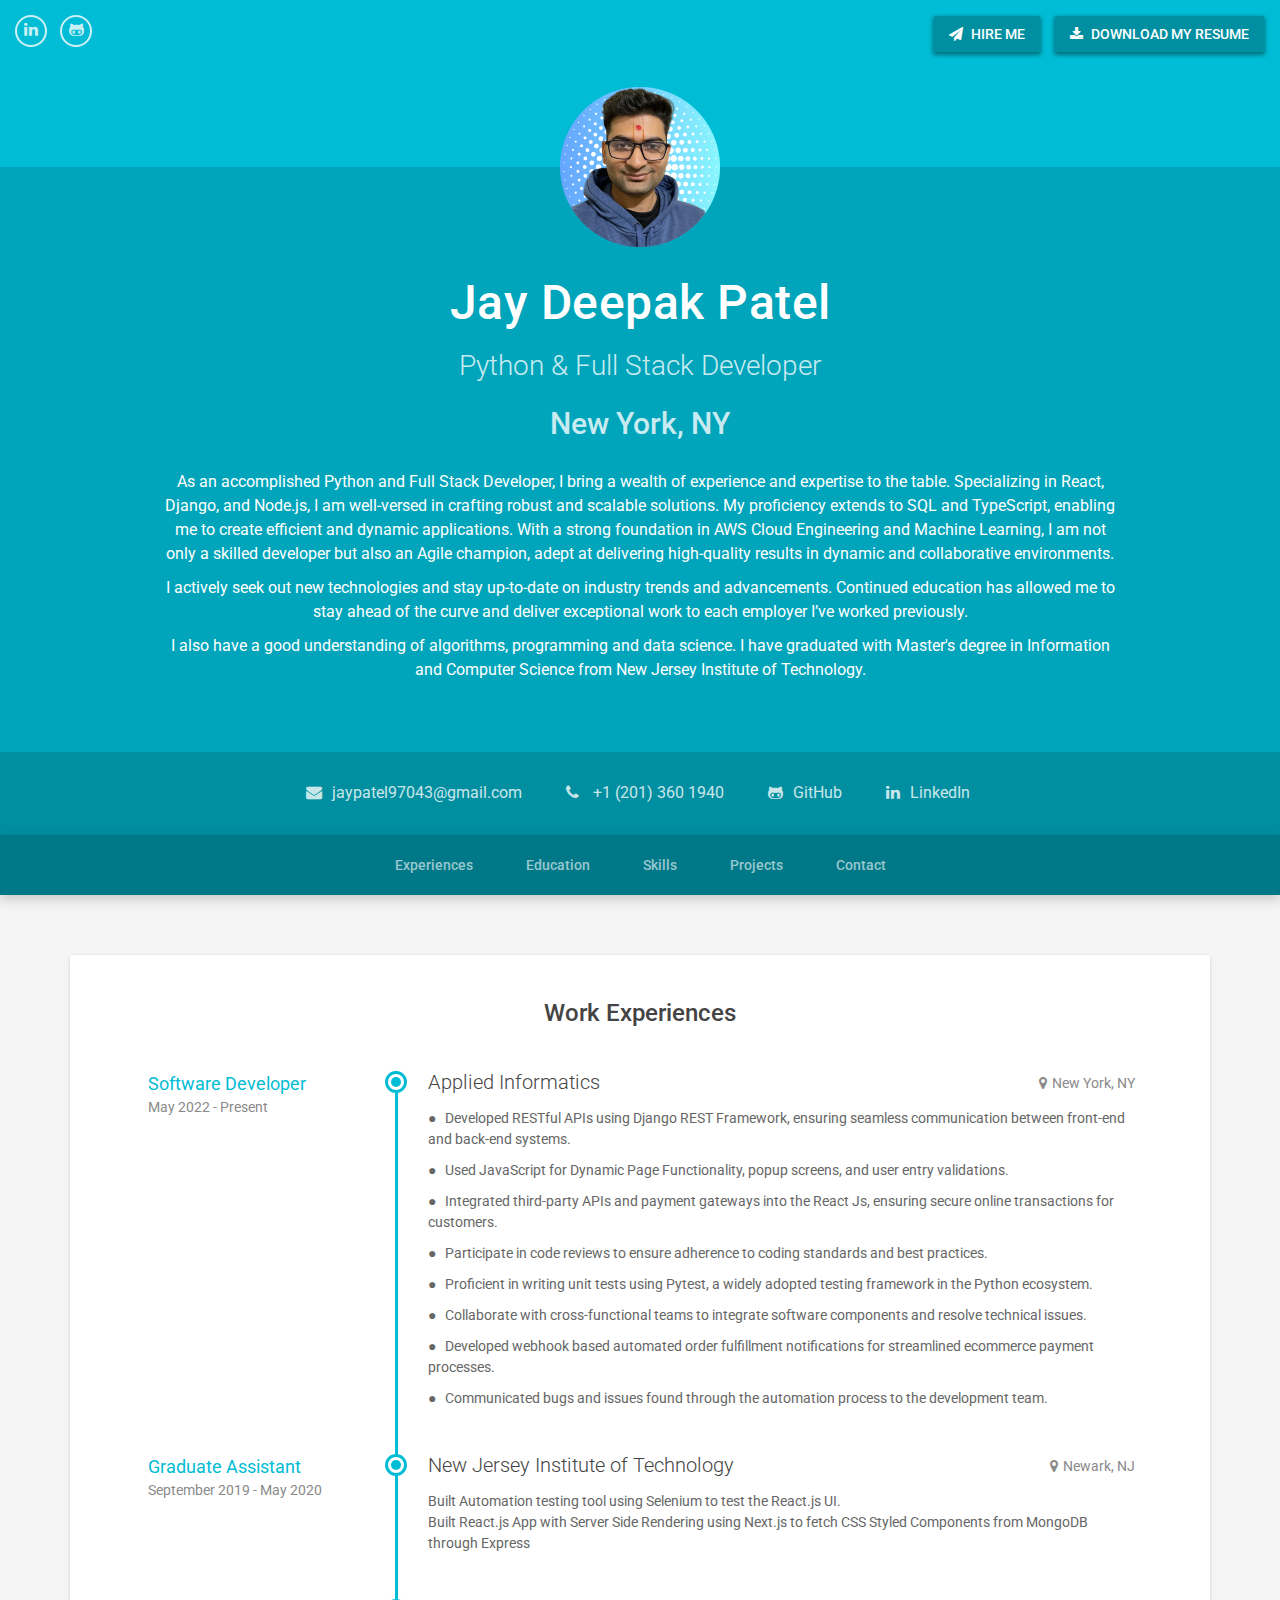
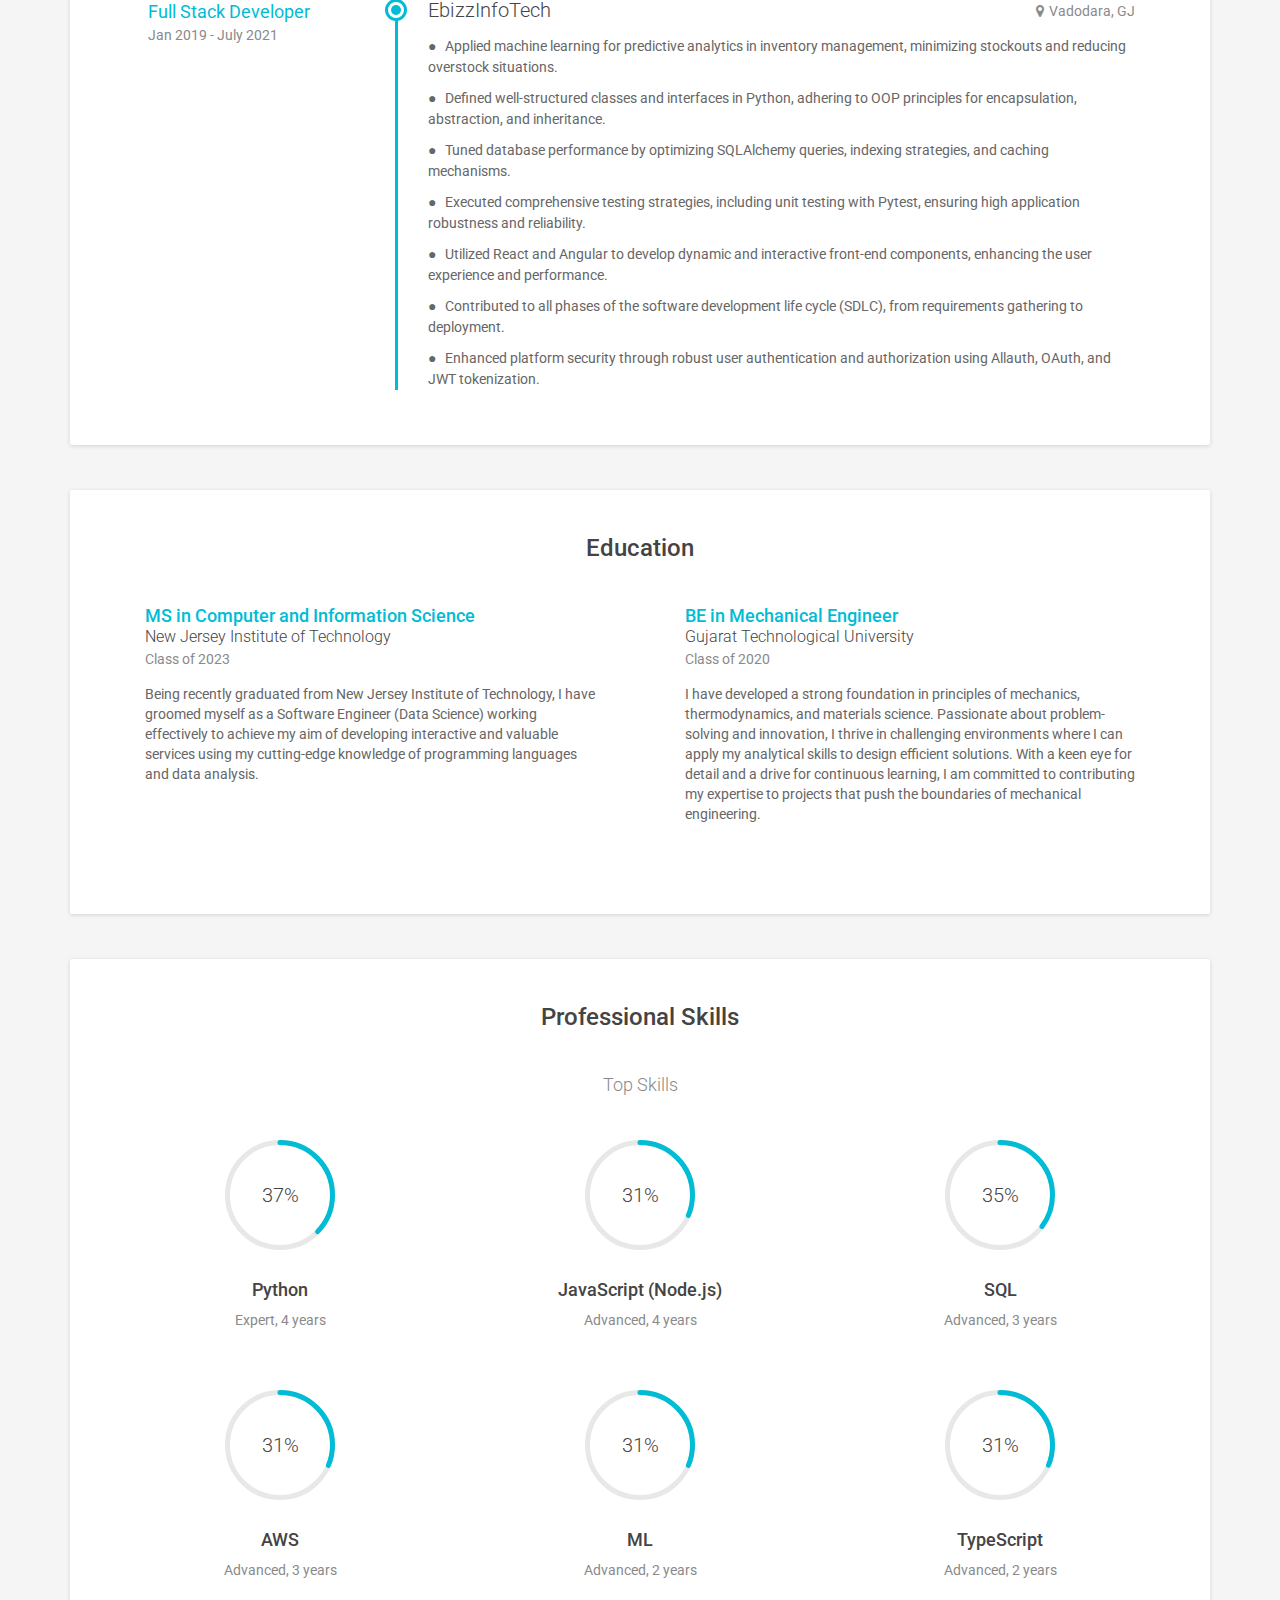
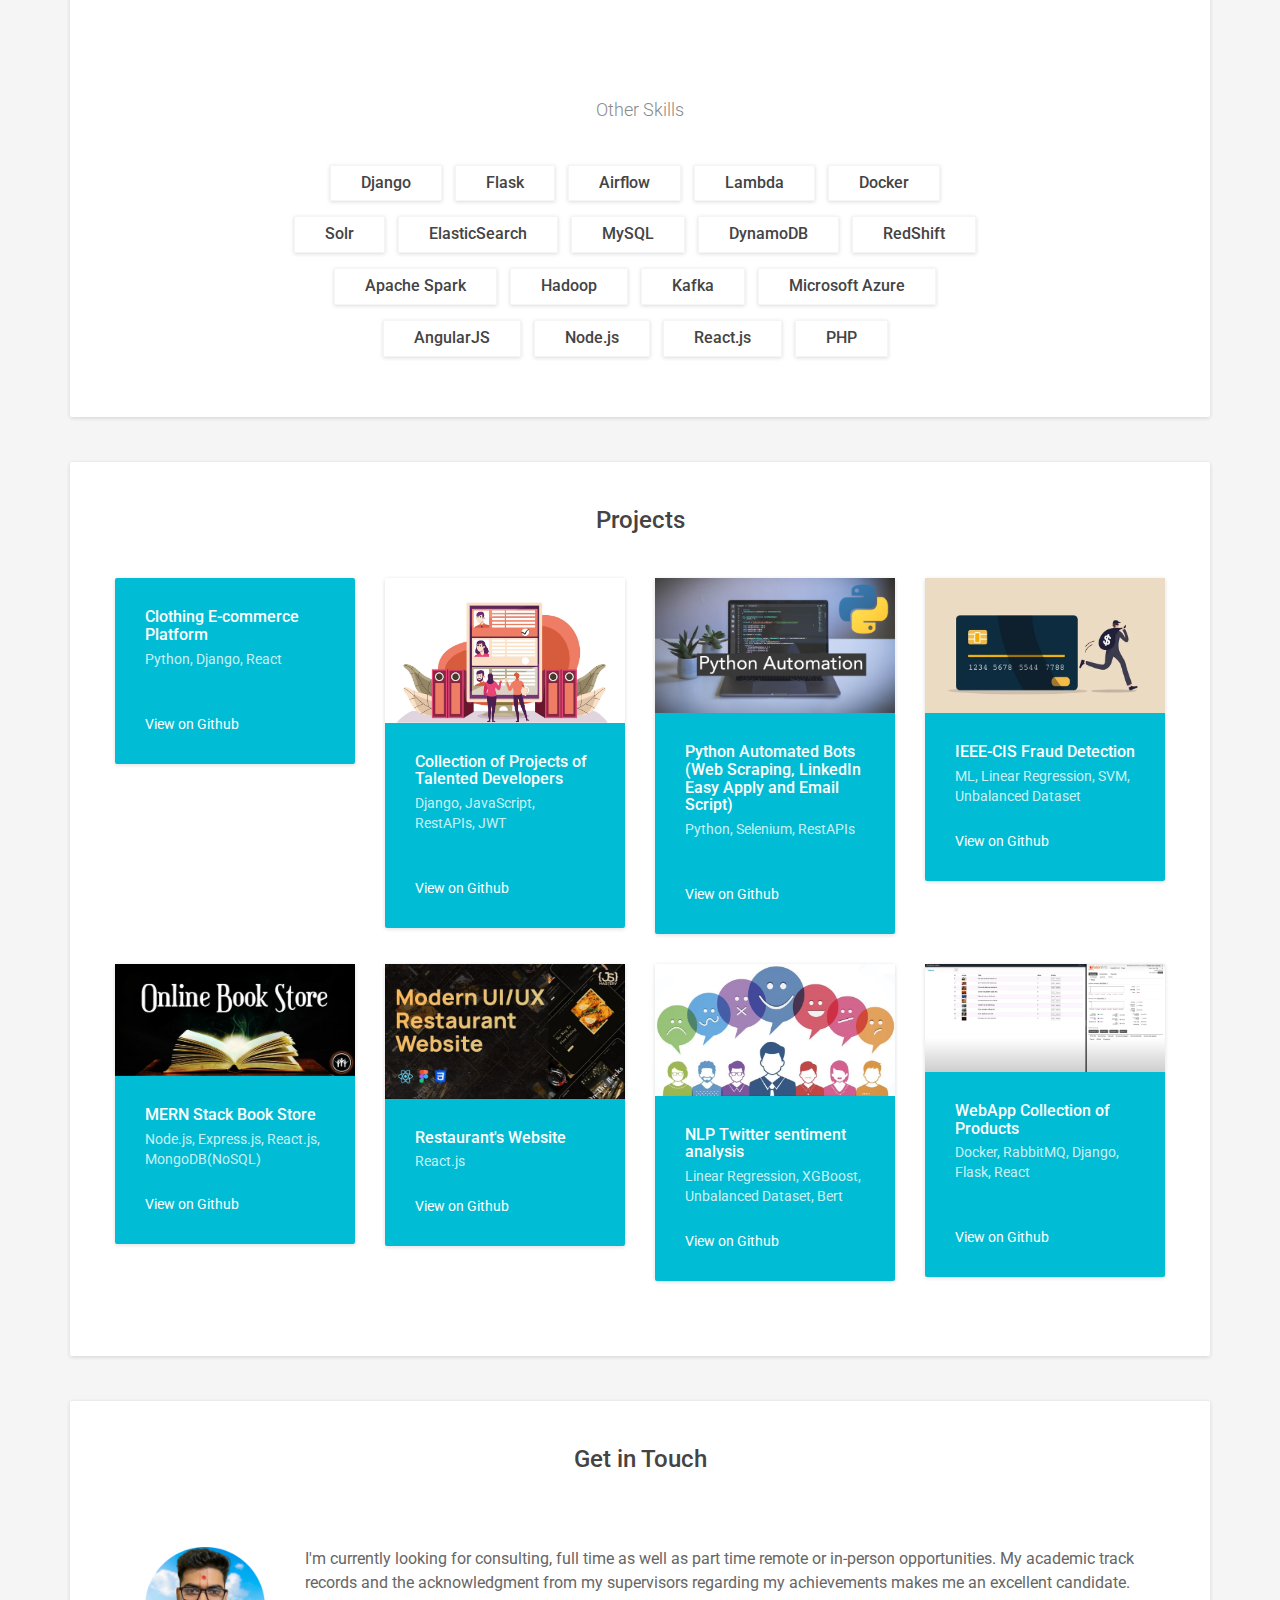
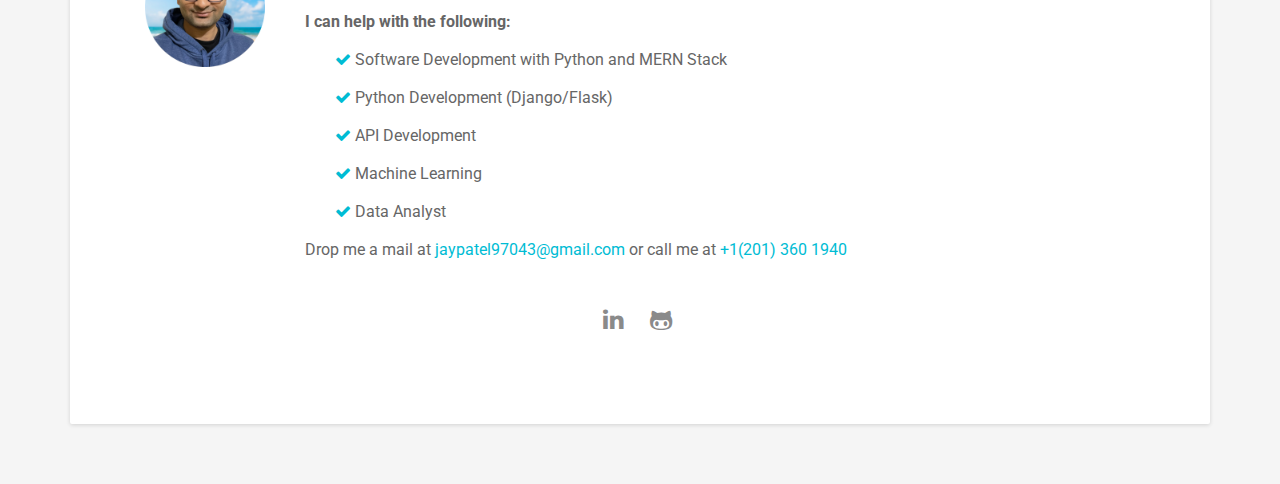
==== index.html @ b61241a7 "feature" ====
<!DOCTYPE html>
<html lang="en"> 
<head>
    <title>Jay Patel Portfolio</title>
    <!-- Meta -->
    <meta charset="utf-8">
    <meta http-equiv="X-UA-Compatible" content="IE=edge">
    <meta name="viewport" content="width=device-width, initial-scale=1.0">
    <meta name="description" content="Responsive Resume/CV     ／Portfolio Template">
    <meta name="author" content="Hardik Jivani at PeopleReign">    
    <link rel="shortcut icon" href="favicon.ico">  
    <link href='https://fonts.googleapis.com/css?family=Roboto:400,500,400italic,300italic,300,500italic,700,700italic,900,900italic' rel='stylesheet' type='text/css'>
    <!-- Global CSS -->
    <link rel="stylesheet" href="assets/plugins/bootstrap/css/bootstrap.min.css">   
    <!-- Plugins CSS -->
    <link rel="stylesheet" href="assets/plugins/font-awesome/css/font-awesome.css">

    <!-- Theme CSS -->  
    <link id="theme-style" rel="stylesheet" href="assets/css/styles.css">
</head> 
<body>
    <header class="header">
        <div class="top-bar container-fluid">
            <div class="actions">
                <a class="btn hidden-xs" href="mailto:jaypatel97043@gmail.com"><i class="fa fa-paper-plane" aria-hidden="true"></i> Hire Me</a>
                <a class="btn" href="assets/Jay_patel_Resume.pdf" target="_blank"><i class="fa fa-download" aria-hidden="true"></i> Download My Resume</a>
            </div><!--//actions-->
            <ul class="social list-inline">
                <li><a href="https://www.linkedin.com/in/jayp96/" target="_blank"><i class="fa fa-linkedin" aria-hidden="true"></i></a></li>
                <li><a href="https://github.com/jaypatel123" target="_blank"><i class="fa fa-github-alt" aria-hidden="true"></i></a></li>
            </ul><!--//social-->
        </div><!--//top-bar-->

        <div class="intro">
            <div class="container text-center">
                <img class="profile-image" src="assets/images/jaypatel1.png" alt="">
                <h1 class="name">Jay Deepak Patel</h1>
                <div class="title">
                  <p>Python & Full Stack Developer</p>
                  <h2> New York, NY </h2>
                </div>
                <div class="profile">
                    <p>As an accomplished Python and Full Stack Developer, 
                        I bring a wealth of experience and expertise to the table. Specializing in React, Django, and Node.js, 
                        I am well-versed in crafting robust and scalable solutions. 
                        My proficiency extends to SQL and TypeScript, 
                        enabling me to create efficient and dynamic applications. 
                        With a strong foundation in AWS Cloud Engineering and Machine Learning, 
                        I am not only a skilled developer but also an Agile champion, 
                        adept at delivering high-quality results in dynamic and collaborative environments.
                    </p>
                    <p>
                        I actively seek out new technologies and stay up-to-date 
                        on industry trends and advancements. 
                        Continued education has allowed me to stay ahead of the curve 
                        and deliver exceptional work to each employer I’ve worked previously.
                    </p>
                    <p>
                        I also have a good understanding of algorithms, 
                        programming and data science. 
                        I have graduated with Master's degree in Information and 
                        Computer Science from New Jersey Institute of Technology.
                    </p>
                </div><!--//profile-->
            </div><!--//container-->
        </div><!--//intro-->
        <div class="contact-info">
            <div class="container text-center">
                <ul class="list-inline">
                    <li class="email"><i class="fa fa-envelope"></i><a href="mailto:jaypatel97043@gmail.com">jaypatel97043@gmail.com</a></li>
                    <li><i class="fa fa-phone"></i> <a href="tel: +12013601940">+1 (201) 360 1940</a></li>
                    <li class="website"><i class="fa fa-github-alt"></i><a href="https://github.com/jaypatel123" target="_blank">GitHub</a></li>
                    <li class="website"><i class="fa fa-linkedin"></i><a href="https://www.linkedin.com/in/jayp96/" target="_blank">LinkedIn</a></li>
                </ul>
            </div><!--//container-->
        </div><!--//contact-info-->

        <div class="page-nav-space-holder hidden-xs">
            <div id="page-nav-wrapper" class="page-nav-wrapper text-center">
                <div class="container">
                    <ul id="page-nav" class="nav page-nav list-inline">
                        <li><a class="scrollto" href="#experiences-section">Experiences</a></li>
                        <li><a class="scrollto" href="#education-section">Education</a></li>
                        <li><a class="scrollto" href="#skills-section">Skills</a></li>
                        <li><a class="scrollto" href="#portfolio-section">Projects</a></li>
                        <li><a class="scrollto" href="#contact-section">Contact</a></li>
                    </ul><!--//page-nav-->
                </div>
            </div><!--//page-nav-wrapper-->
        </div>

    </header><!--//header-->

    <div class="wrapper container">
        <section id="experiences-section" class="experiences-section section">
            <h2 class="section-title">Work Experiences</h2>
            <div class="timeline">

                <div class="item">
                    <div class="work-place">
                        <h3 class="place">Applied Informatics</h3>
                        <div class="location"><i class="fa fa-map-marker" aria-hidden="true"></i>New York, NY</div>
                    </div>
                    <div class="job-meta">
                        <div class="title">Software Developer</div>
                        <div class="time">May 2022 - Present</div>
                    </div><!--//job-meta-->
                    <div class="job-desc">
                        <p>● &nbsp; Developed RESTful APIs using Django REST Framework, ensuring seamless communication between front-end and back-end systems.</p>
                        <p>● &nbsp; Used JavaScript for Dynamic Page Functionality, popup screens, and user entry validations.</p>
                        <p>● &nbsp; Integrated third-party APIs and payment gateways into the React Js, ensuring secure online transactions for customers.</p>
                        <p>● &nbsp; Participate in code reviews to ensure adherence to coding standards and best practices.</p>
                        <p>● &nbsp; Proficient in writing unit tests using Pytest, a widely adopted testing framework in the Python ecosystem.</p>
                        <p>● &nbsp; Collaborate with cross-functional teams to integrate software components and resolve technical issues.</p>
                        <p>● &nbsp; Developed webhook based automated order fulfillment notifications for streamlined ecommerce payment processes.</p>
                        <p>● &nbsp; Communicated bugs and issues found through the automation process to the development team.</p>
                    </div><!--//job-desc-->
                </div><!--//item-->

                <div class="item">
                    <div class="work-place">
                        <h3 class="place">New Jersey Institute of Technology</h3>
                        <div class="location"><i class="fa fa-map-marker" aria-hidden="true"></i>Newark, NJ</div>
                    </div>
                    <div class="job-meta">
                        <div class="title">Graduate Assistant</div>
                        <div class="time">September 2019 - May 2020</div>
                    </div><!--//job-meta-->
                    <div class="job-desc">
                        <p>Built Automation testing tool using Selenium to test the React.js UI. 
                            <br>Built React.js App with Server Side Rendering using Next.js to fetch CSS Styled Components from MongoDB through Express</p> 
                    </div><!--//job-desc-->
                </div><!--//item-->


                <div class="item">
                    <div class="work-place">
                        <h3 class="place">EbizzInfoTech</h3>
                        <div class="location"><i class="fa fa-map-marker" aria-hidden="true"></i>Vadodara, GJ</div>
                    </div>
                    <div class="job-meta">
                        <div class="title">Full Stack Developer</div>
                        <div class="time">Jan 2019 - July 2021</div>
                    </div><!--//job-meta-->
                    <div class="job-desc">
                        <p>● &nbsp; Applied machine learning for predictive analytics in inventory management, minimizing stockouts and reducing overstock situations.</p>
                        <p>● &nbsp; Defined well-structured classes and interfaces in Python, adhering to OOP principles for encapsulation, abstraction, and inheritance.</p>
                        <p>● &nbsp; Tuned database performance by optimizing SQLAlchemy queries, indexing strategies, and caching mechanisms.</p>
                        <p>● &nbsp; Executed comprehensive testing strategies, including unit testing with Pytest, ensuring high application robustness and reliability.</p>
                        <p>● &nbsp; Utilized React and Angular to develop dynamic and interactive front-end components, enhancing the user experience and performance.</p>
                        <p>● &nbsp; Contributed to all phases of the software development life cycle (SDLC), from requirements gathering to deployment.</p>
                        <p>● &nbsp; Enhanced platform security through robust user authentication and authorization using Allauth, OAuth, and JWT tokenization.</p>
                    </div><!--//job-desc-->
                </div><!--//item--> 
            </div><!--//timeline-->
        </section><!--//section-->

        <section id="education-section" class="education-section section">
            <h2 class="section-title">Education</h2>
            <div class="row">
                <div class="item col-xs-12 col-sm-6">
                    <div class="item-inner">
                        <h3 class="degree">MS in Computer and Information Science</h3>
                        <div class="education-body">
                            New Jersey Institute of Technology
                        </div><!--//education-body-->
                        <div class="time">Class of 2023</div>
                        <div class="desc">
                            Being recently graduated from New Jersey Institute of Technology, I have groomed myself as a Software Engineer (Data Science) working effectively to achieve my aim of developing interactive and valuable services using my cutting-edge knowledge of programming languages and data analysis. 
                        </div>
                    </div><!--//item-inner-->
                </div><!--//item-->
                <div class="item col-xs-12 col-sm-6">
                    <div class="item-inner">
                        <h3 class="degree">BE in Mechanical Engineer</h3>
                        <div class="education-body">
                            Gujarat Technological University
                        </div><!--//education-body-->
                        <div class="time">Class of 2020</div>
                        <div class="desc">
                            I have developed a strong foundation in principles of mechanics, thermodynamics, and materials science. Passionate about problem-solving and innovation, I thrive in challenging environments where I can apply my analytical skills to design efficient solutions. With a keen eye for detail and a drive for continuous learning, I am committed to contributing my expertise to projects that push the boundaries of mechanical engineering.
                        </div>
                    </div><!--//item-inner-->
                </div><!--//item-->
            </div><!--//row-->
        </section><!--//section-->
        <section id="skills-section" class="skills-section section text-center">
            <h2 class="section-title">Professional Skills</h2>
            <div class="top-skills">
                <h3 class="subtitle">Top Skills</h3>
                <div class="row">
                    <div class="item col-xs-12 col-sm-4">
                        <div class="item-inner">
                            <div class="chart-easy-pie text-center">
                                <div class="chart-theme-1 chart" data-percent="95"><span>95</span>%</div>
                            </div>
                            <h4 class="skill-name">Python</h4>
                            <div class="level">Expert, 4 years</div>                        
                        </div><!--//item-inner-->
                    </div><!--//item-->
                    <div class="item col-xs-12 col-sm-4">
                        <div class="item-inner">
                            <div class="chart-easy-pie text-center">
                                <div class="chart-theme-1 chart" data-percent="80"><span>90</span>%</div>
                            </div>
                            <h4 class="skill-name">JavaScript (Node.js)</h4>
                            <div class="level">Advanced, 4 years</div>
                        </div><!--//item-inner-->
                    </div><!--//item-->
                    <div class="item col-xs-12 col-sm-4">
                        <div class="item-inner">
                            <div class="chart-easy-pie text-center">
                                <div class="chart-theme-1 chart" data-percent="90"><span>90</span>%</div>
                            </div>
                            <h4 class="skill-name">SQL</h4>
                            <div class="level">Advanced, 3 years</div>

                        </div><!--//item-inner-->
                    </div><!--//item-->
                    <div class="item col-xs-12 col-sm-4">
                        <div class="item-inner">
                            <div class="chart-easy-pie text-center">
                                <div class="chart-theme-1 chart" data-percent="80"><span>80</span>%</div>
                            </div>
                            <h4 class="skill-name">AWS</h4>
                            <div class="level">Advanced, 3 years</div>
                        </div><!--//item-inner-->
                    </div><!--//item-->
                    <div class="item col-xs-12 col-sm-4">
                        <div class="item-inner">
                            <div class="chart-easy-pie text-center">
                                <div class="chart-theme-1 chart" data-percent="80"><span>80</span>%</div>
                            </div>
                            <h4 class="skill-name">ML</h4>
                            <div class="level">Advanced, 2 years</div>
                        </div><!--//item-inner-->
                    </div><!--//item-->
                    <div class="item col-xs-12 col-sm-4">
                        <div class="item-inner">
                            <div class="chart-easy-pie text-center">
                                <div class="chart-theme-1 chart" data-percent="80"><span>80</span>%</div>
                            </div>
                            <h4 class="skill-name">TypeScript</h4>
                            <div class="level">Advanced, 2 years</div>
                        </div><!--//item-inner-->
                    </div><!--//item-->
                </div><!--//row-->
            </div><!--//top-skills-->

            <div class="other-skills">
                <h3 class="subtitle">Other Skills</h3>
                <div class="misc-skills">
                    <span class="skill-tag">Django</span>
                    <span class="skill-tag">Flask</span>
                    <span class="skill-tag">Airflow</span>
                    <span class="skill-tag">Lambda</span>
                    <span class="skill-tag">Docker</span>
                    <br>
                    <span class="skill-tag">Solr</span>
                    <span class="skill-tag">ElasticSearch</span>
                    <span class="skill-tag">MySQL</span>
                    <span class="skill-tag">DynamoDB</span>
                    <span class="skill-tag">RedShift</span>
                    <br>
                    <span class="skill-tag">Apache Spark</span>
                    <span class="skill-tag">Hadoop</span>
                    <span class="skill-tag">Kafka</span>
                    <span class="skill-tag">Microsoft Azure</span>
                    <br>
                    <span class="skill-tag">AngularJS</span>
                    <span class="skill-tag">Node.js</span>
                    <span class="skill-tag">React.js</span>
                    <span class="skill-tag">PHP</span>
                </div>
            </div><!--//other-skills-->

        </section><!--//skills-section-->


        <section id="portfolio-section" class="portfolio-section section">
            <h2 class="section-title">Projects</h2>

            <div class="items-wrapper isotope row">
                <div class="item frontend col-md-3 col-xs-6 ">
                    <div class="item-inner">
                        <figure class="figure">
                            <img class="img-responsive" src="assets/images/portfolio/1 e-commerce.jpg" alt="" />
                        </figure>
                        <div class="content text-left">
                            <h3 class="sub-title">Clothing E-commerce Platform</h3>
                            <div class="meta">Python, Django, React</div><br>
                            <div class="action"><a href="https://github.com/Jaypatel123/Django-E-commerce" target="_blank">View on Github</a></div>
                        </div><!--//content-->    
                    </div><!--//item-inner-->
                </div><!--//item-->
                <div class="item backend col-md-3 col-xs-6 ">
                    <div class="item-inner">
                        <figure class="figure">
                            <img class="img-responsive" src="assets/images/portfolio/2 Developer search.png" alt="" />
                        </figure>
                        <div class="content text-left">
                            <h3 class="sub-title">Collection of Projects of Talented Developers </h3>
                            <div class="meta">Django, JavaScript, RestAPIs, JWT</div><br>
                            <div class="action"><a href="https://github.com/Jaypatel123/dev-search" target="_blank">View on Github</a></div>
                        </div><!--//content-->    
                    </div><!--//item-inner-->
                </div><!--//item-->
                <div class="item backend col-md-3 col-xs-6">
                    <div class="item-inner">
                        <figure class="figure">
                            <img class="img-responsive" src="assets/images/portfolio/3 Python automation.jpeg" alt="" />
                        </figure>
                        <div class="content text-left">
                            <h3 class="sub-title">Python Automated Bots (Web Scraping, LinkedIn Easy Apply and Email Script)</h3>
                            <div class="meta">Python, Selenium, RestAPIs</div><br>
                            <div class="action"><a href="https://github.com/Jaypatel123" target="_blank">View on Github</a></div>
                        </div><!--//content-->    
                    </div><!--//item-inner-->
                </div><!--//item-->
                <div class="item frontend col-md-3 col-xs-6 ">
                    <div class="item-inner">
                        <figure class="figure">
                            <img class="img-responsive" src="assets/images/portfolio/7 ML-credit-card-fraud.webp" alt="" />
                        </figure>
                        <div class="content text-left">
                            <h3 class="sub-title">IEEE-CIS Fraud Detection</h3>
                            <div class="meta">ML, Linear Regression, SVM, Unbalanced Dataset</div>
                            <div class="action"><a href="https://github.com/Jaypatel123/machine-Learning-Project-On-Credit-Fraud-Detection" target="_blank" >View on Github</a></div>
                        </div><!--//content-->    
                    </div><!--//item-inner-->
                </div><!--//item-->

            </div>
            <div class="items-wrapper isotope row">
                <div class="item frontend col-md-3 col-xs-6 ">
                    <div class="item-inner">
                        <figure class="figure">
                            <img class="img-responsive" src="assets/images/portfolio/8 ONline-book-store.jpg" alt="" />
                        </figure>
                        <div class="content text-left">
                            <h3 class="sub-title">MERN Stack Book Store</h3>
                            <div class="meta">Node.js, Express.js, React.js, MongoDB(NoSQL)</div>
                            <div class="action"><a href="https://github.com/Jaypatel123/BookStore-Application" target="_blank" >View on Github</a></div>
                        </div><!--//content-->    
                    </div><!--//item-inner-->
                </div><!--//item-->
                <div class="item frontend col-md-3 col-xs-6 ">
                    <div class="item-inner">
                        <figure class="figure">
                            <img class="img-responsive" src="assets/images/portfolio/5 React Restaurant.jpeg" alt="" />
                        </figure>
                        <div class="content text-left">
                            <h3 class="sub-title">Restaurant's Website</h3>
                            <div class="meta">React.js</div>
                            <div class="action"><a href="https://github.com/Jaypatel123/Restaurant" target="_blank" >View on Github</a></div>
                        </div><!--//content-->    
                    </div><!--//item-inner-->
                </div><!--//item-->
                <div class="item frontend col-md-3 col-xs-6 ">
                    <div class="item-inner">
                        <figure class="figure">
                            <img class="img-responsive" src="assets/images/portfolio/6 NLP-Tweets.jpeg" alt="" />
                        </figure>
                        <div class="content text-left">
                            <h3 class="sub-title">NLP Twitter sentiment analysis</h3>
                            <div class="meta">Linear Regression, XGBoost, Unbalanced Dataset, Bert</div>
                            <div class="action"><a href="https://github.com/Jaypatel123/NLP_Project" target="_blank" >View on Github</a></div>
                        </div><!--//content-->    
                    </div><!--//item-inner-->
                </div><!--//item-->

                <div class="item backend frontend col-md-3 col-xs-6 ">
                    <div class="item-inner">
                        <figure class="figure">
                            <img class="img-responsive" src="assets/images/portfolio/4 WebApp.png" alt="" />
                        </figure>
                        <div class="content text-left">
                            <h3 class="sub-title">WebApp Collection of Products</h3>
                            <div class="meta">Docker, RabbitMQ, Django, Flask, React</div><br>
                            <div class="action"><a href="https://github.com/Jaypatel123/WEB-APP--Django-Flask-React-Docker-RabbitMQ-" target="_blank">View on Github</a></div>
                        </div><!--//content-->    
                    </div><!--//item-inner-->
                </div><!--//item-->


            </div><!--//item-wrapper-->

        </section><!--//section-->

        <section id="contact-section" class="contact-section section">
            <h2 class="section-title">Get in Touch</h2>
            <div class="intro">
                <img class="profile-image" src="assets/images/jaypatel2.png" alt="">
                <div class="dialog">
                    <p>I'm currently looking for consulting, full time as well as part time remote or in-person opportunities. My academic track records and the acknowledgment from my supervisors regarding my achievements makes me an excellent candidate.</p>                    
                    <p><strong>I can help with the following:</strong></p>
                    <ul class="list-unstyled service-list">
                        <li><i class="fa fa-check" aria-hidden="true"></i> Software Development with Python and MERN Stack</li>
                        <li><i class="fa fa-check" aria-hidden="true"></i> Python Development (Django/Flask)</li>
                        <li><i class="fa fa-check" aria-hidden="true"></i> API Development </li>
                        <li><i class="fa fa-check" aria-hidden="true"></i> Machine Learning </li>
                        <li><i class="fa fa-check" aria-hidden="true"></i> Data Analyst</li>
                    </ul>
                    <p>Drop me a mail at <a href="mailto:hardik.jivani@nyu.edu">jaypatel97043@gmail.com</a> or call me at <a href="tel:+12013601940">+1(201) 360 1940</a></p>

                </div><!--//diaplog-->
            </div><!--//intro-->
                    <h2 class="section-title">
                            <ul class="social list-inline">
                            <li><a href="https://www.linkedin.com/in/hardikaj96/" target="_blank"><i class="fa fa-linkedin" aria-hidden="true"></i></a></li>
                            <li><a href="https://github.com/hardikaj96" target="_blank"><i class="fa fa-github-alt" aria-hidden="true"></i></a></li>
                        </ul><!--//social-->
                    </h2>

        </section><!--//section-->

    </div><!--//wrapper-->

    <!-- *****CONFIGURE STYLE (REMOVE ON YOUR PRODUCTION SITE)****** -->  


    <!-- Javascript -->          
    <script type="text/javascript" src="assets/plugins/jquery-1.12.4.min.js"></script>
    <script type="text/javascript" src="assets/plugins/bootstrap/js/bootstrap.min.js"></script>  
    <script type="text/javascript" src="assets/plugins/back-to-top.js"></script>
    <script type="text/javascript" src="assets/plugins/jquery-scrollTo/jquery.scrollTo.min.js"></script> 
    <script type="text/javascript" src="assets/plugins/easy-pie-chart/dist/jquery.easypiechart.min.js"></script>
    <script type="text/javascript" src="assets/plugins/imagesloaded.pkgd.min.js"></script> 
    <script type="text/javascript" src="assets/plugins/isotope.pkgd.min.js"></script>  

    <!-- custom js -->
    <script type="text/javascript" src="assets/js/main.js"></script>

    <!-- Style Switcher (REMOVE ON YOUR PRODUCTION SITE) -->
    <script src="assets/js/demo/style-switcher.js"></script>     


</body>
</html>
---- assets/css/styles.css ----
/*   
 * Template Name: Sphere - Responsive website template for CV/Resume/Portfolio
 * Version: 1.0
 * Author: Xiaoying Riley at 3rd Wave Media
 * Website: http://themes.3rdwavemedia.com/
 * Twitter: @3rdwave_themes
*/
/* ======= Base ======= */
body {
  font-family: 'Roboto', sans-serif;
  color: #666;
  background: #f5f5f5;
  font-size: 14px;
  -webkit-font-smoothing: antialiased;
  -moz-osx-font-smoothing: grayscale;
  color: #444;
  overflow-x: hidden;
}
h1,
h2,
h3,
h4,
h5,
h6 {
  font-weight: 500;
}
a {
  color: #00BCD4;
  -webkit-transition: all 0.4s ease-in-out;
  -moz-transition: all 0.4s ease-in-out;
  -ms-transition: all 0.4s ease-in-out;
  -o-transition: all 0.4s ease-in-out;
}
a:hover {
  text-decoration: underline;
  color: #007888;
}
a:focus {
  text-decoration: none;
}
p {
  line-height: 1.5;
}
.btn,
a.btn {
  background: #008fa1;
  color: #fff;
  padding: 8px 15px;
  -webkit-border-radius: 2px;
  -moz-border-radius: 2px;
  -ms-border-radius: 2px;
  -o-border-radius: 2px;
  border-radius: 2px;
  -moz-background-clip: padding;
  -webkit-background-clip: padding-box;
  background-clip: padding-box;
  -webkit-box-shadow: 0 2px 4px 0 rgba(0, 0, 0, 0.4);
  -moz-box-shadow: 0 2px 4px 0 rgba(0, 0, 0, 0.4);
  box-shadow: 0 2px 4px 0 rgba(0, 0, 0, 0.4);
  text-transform: uppercase;
  font-weight: 500;
  font-size: 14px;
}
.btn:hover,
a.btn:hover {
  color: #fff;
  background: #00a5bb;
}
#topcontrol {
  -webkit-transition: all 0.4s ease-in-out;
  -moz-transition: all 0.4s ease-in-out;
  -ms-transition: all 0.4s ease-in-out;
  -o-transition: all 0.4s ease-in-out;
  background: #008fa1;
  color: #fff;
  text-align: center;
  display: inline-block;
  z-index: 30;
  width: 36px;
  height: 36px;
  -webkit-border-radius: 50%;
  -moz-border-radius: 50%;
  -ms-border-radius: 50%;
  -o-border-radius: 50%;
  border-radius: 50%;
  -moz-background-clip: padding;
  -webkit-background-clip: padding-box;
  background-clip: padding-box;
  -webkit-box-shadow: 0 6px 10px 0 rgba(0, 0, 0, 0.3);
  -moz-box-shadow: 0 6px 10px 0 rgba(0, 0, 0, 0.3);
  box-shadow: 0 6px 10px 0 rgba(0, 0, 0, 0.3);
}
#topcontrol:hover {
  background: #007888;
  color: #fff;
}
#topcontrol .fa {
  position: relative;
  top: 3px;
  font-size: 25px;
  font-weight: normal;
}
.header {
  background: #00BCD4;
  color: #fff;
}
.header a {
  color: #fff;
}
.header .top-bar {
  position: relative;
  padding-top: 15px;
  padding-bottom: 120px;
}
.header .social {
  margin-bottom: 0;
}
.header .social a {
  color: rgba(255, 255, 255, 0.8);
  display: inline-block;
  text-align: center;
  width: 32px;
  height: 32px;
  -webkit-border-radius: 50%;
  -moz-border-radius: 50%;
  -ms-border-radius: 50%;
  -o-border-radius: 50%;
  border-radius: 50%;
  -moz-background-clip: padding;
  -webkit-background-clip: padding-box;
  background-clip: padding-box;
  padding-top: 2px;
  font-size: 16px;
  border: 2px solid rgba(255, 255, 255, 0.8);
}
.header .social a:hover {
  color: #fff;
  border-color: #fff;
}
.header .actions {
  position: absolute;
  right: 15px;
  top: 15px;
}
.header .actions .fa {
  margin-right: 5px;
}
.header .actions a {
  margin-right: 10px;
  color: #fff;
}
.header .actions a:last-child {
  margin-right: 0;
}
.header .profile-image {
  position: absolute;
  width: 160px;
  height: 160px;
  top: -80px;
  margin-left: -80px;
  left: 50%;
}
.header .name {
  font-size: 48px;
  margin-bottom: 15px;
  letter-spacing: 0.5px;
}
.header .title {
  font-size: 28px;
  font-weight: 300;
  color: rgba(255, 255, 255, 0.8);
  margin-bottom: 30px;
}
.header .intro {
  background: #00a5bb;
  padding-top: 90px;
  padding-bottom: 60px;
  position: relative;
  font-size: 16px;
}
.header .profile {
  max-width: 950px;
  margin: 0 auto;
}
.profile ul{
  list-style-type: none; /* Remove default bullet points */
  padding-left: 0; /* Remove default padding */
}


.profile ul li:before {
  content: "*  "; /* Add custom bullet point */
  padding-right: 5px; /* Add some space between bullet point and text */
}
.header .contact-info {
  background: #008fa1;
  padding-top: 30px;
  padding-bottom: 30px;
  font-size: 16px;
}
.header .contact-info ul {
  margin-bottom: 0;
}
.header .contact-info li {
  margin-right: 30px;
  color: rgba(255, 255, 255, 0.8);
}
.header .contact-info li a {
  color: rgba(255, 255, 255, 0.8);
}
.header .contact-info li a:hover {
  color: #fff;
}
.header .contact-info li:last-child {
  margin-right: 0;
}
.header .contact-info li .fa {
  margin-right: 10px;
}
/* Page Nav */
.page-nav-space-holder {
  height: 60px;
  position: relative;
}
.page-nav-wrapper {
  background: #007888;
  padding-top: 20px;
  padding-bottom: 20px;
  position: absolute;
  width: 100%;
  left: 0;
  -webkit-box-shadow: 0 4px 12px rgba(0, 0, 0, 0.2);
  -moz-box-shadow: 0 4px 12px rgba(0, 0, 0, 0.2);
  box-shadow: 0 4px 12px rgba(0, 0, 0, 0.2);
}
.page-nav-wrapper.fixed {
  position: fixed;
  top: 0;
  left: 0;
  width: 100%;
  z-index: 100;
  background: #00BCD4;
}
.page-nav-wrapper a {
  color: rgba(255, 255, 255, 0.6);
  text-decoration: none;
  font-weight: 500;
}
.page-nav-wrapper .page-nav {
  margin: 0 auto;
  display: inline-block;
}
.page-nav-wrapper .page-nav li {
  margin-right: 30px;
  display: inline-block;
  background: none;
}
.page-nav-wrapper .page-nav li:hover,
.page-nav-wrapper .page-nav li:active {
  background: none;
}
.page-nav-wrapper .page-nav li.active a {
  color: #fff;
  background: none;
}
.page-nav-wrapper .page-nav li a {
  color: rgba(255, 255, 255, 0.6);
  padding: inherit;
}
.page-nav-wrapper .page-nav li a:hover {
  color: #fff;
}
.page-nav-wrapper .page-nav li a:hover,
.page-nav-wrapper .page-nav li a:active,
.page-nav-wrapper .page-nav li a:focus {
  background: none;
}
.page-nav-wrapper .page-nav li:last-child {
  margin-right: 0;
}
.wrapper {
  padding-top: 60px;
  padding-bottom: 60px;
}
.section {
  -webkit-box-shadow: 0 1px 4px 0 rgba(0, 0, 0, 0.14);
  -moz-box-shadow: 0 1px 4px 0 rgba(0, 0, 0, 0.14);
  box-shadow: 0 1px 4px 0 rgba(0, 0, 0, 0.14);
  padding: 45px;
  background: #fff;
  margin-bottom: 45px;
  -webkit-border-radius: 2px;
  -moz-border-radius: 2px;
  -ms-border-radius: 2px;
  -o-border-radius: 2px;
  border-radius: 2px;
  -moz-background-clip: padding;
  -webkit-background-clip: padding-box;
  background-clip: padding-box;
}
.section:last-child {
  margin-bottom: 0;
}
.section-title {
  margin-top: 0;
  margin-bottom: 45px;
  font-size: 24px;
  text-align: center;
}
.timeline {
  border-left: 3px solid #00BCD4;
  border-bottom-right-radius: 2px;
  border-top-right-radius: 2px;
  position: relative;
  padding: 0 30px;
  margin-left: 280px;
}
.timeline .item {
  position: relative;
  margin-bottom: 45px;
}
.timeline .item:last-child {
  margin-bottom: 0;
}
.timeline .item:before {
  content: "";
  position: absolute;
  left: -43px;
  top: 0;
  display: inline-block;
  width: 22px;
  height: 22px;
  -webkit-border-radius: 50%;
  -moz-border-radius: 50%;
  -ms-border-radius: 50%;
  -o-border-radius: 50%;
  border-radius: 50%;
  -moz-background-clip: padding;
  -webkit-background-clip: padding-box;
  background-clip: padding-box;
  background: #fff;
  border: 3px solid #00BCD4;
}
.timeline .item:after {
  content: "";
  position: absolute;
  left: -37px;
  top: 6px;
  display: inline-block;
  width: 10px;
  height: 10px;
  -webkit-border-radius: 50%;
  -moz-border-radius: 50%;
  -ms-border-radius: 50%;
  -o-border-radius: 50%;
  border-radius: 50%;
  -moz-background-clip: padding;
  -webkit-background-clip: padding-box;
  background-clip: padding-box;
  background: #00BCD4;
  z-index: 10;
}
.timeline .work-place {
  position: relative;
}
.timeline .location {
  position: absolute;
  right: 0;
  top: 2px;
  color: #8a8a8a;
}
.timeline .location .fa {
  margin-right: 5px;
}
.timeline .place {
  margin-top: 0;
  margin-bottom: 15px;
  font-size: 20px;
  font-weight: 300;
}
.timeline .job-meta {
  position: absolute;
  left: -280px;
  top: 0;
}
.timeline .job-meta .title {
  font-size: 18px;
  color: #00BCD4;
}
.timeline .job-meta .time {
  color: #8a8a8a;
}
.timeline .job-desc {
  color: #666;
}
.education-section .item {
  margin-bottom: 45px;
}
.education-section .item-inner {
  padding: 0 30px;
}
.education-section .degree {
  font-size: 18px;
  color: #00BCD4;
  margin-top: 0;
  margin-bottom: 0px;
}
.education-section .education-body {
  font-weight: 500;
  margin-bottom: 0px;
  font-size: 16px;
  font-weight: 300;
}
.education-section .time {
  color: #8a8a8a;
  margin-bottom: 15px;
}
.education-section .desc {
  color: #666;
}
.skills-section .subtitle {
  font-size: 18px;
  color: #8a8a8a;
  margin-top: 0;
  margin-bottom: 45px;
  font-weight: 300;
}
.skills-section .top-skills {
  margin-bottom: 60px;
}
.skills-section .top-skills .item {
  margin-bottom: 45px;
}
.skills-section .level {
  color: #8a8a8a;
  margin-bottom: 15px;
}
.skills-section .desc {
  color: #666;
}
.skills-section .skill-tag {
  -webkit-box-shadow: 0 1px 4px 0 rgba(0, 0, 0, 0.14);
  -moz-box-shadow: 0 1px 4px 0 rgba(0, 0, 0, 0.14);
  box-shadow: 0 1px 4px 0 rgba(0, 0, 0, 0.14);
  padding: 6px 30px;
  display: inline-block;
  margin-right: 10px;
  border: 1px solid #f5f5f5;
  font-weight: 500;
  margin-bottom: 15px;
  font-size: 16px;
}
.chart-easy-pie {
  positon: relative;
}
.chart {
  width: 110px;
  height: 110px;
  vertical-align: middle;
  position: relative;
  margin: 0 auto;
  text-align: center;
  font-size: 20px;
  font-weight: 300;
  margin-bottom: 30px;
}
.chart span {
  line-height: 110px;
}
.chart canvas {
  position: absolute;
  left: 0;
  top: 0;
}
.testimonials-section .testimonials-carousel {
  max-width: 800px;
  margin: 0 auto;
}
.testimonials-section .item {
  padding-left: 60px;
  margin-bottom: 45px;
}
.testimonials-section .quote {
  border-left: none;
  padding: 0;
  font-size: 22px;
  color: #666;
  font-weight: 300;
  position: relative;
}
.testimonials-section .source .name {
  font-size: 16px;
}
.testimonials-section .source .position {
  color: #8a8a8a;
}
.testimonials-section .fa-quote-left {
  position: absolute;
  left: -60px;
  top: 0;
  width: 36px;
  height: 36px;
  display: inline-block;
  background: #00BCD4;
  color: #fff;
  -webkit-border-radius: 50%;
  -moz-border-radius: 50%;
  -ms-border-radius: 50%;
  -o-border-radius: 50%;
  border-radius: 50%;
  -moz-background-clip: padding;
  -webkit-background-clip: padding-box;
  background-clip: padding-box;
  text-align: center;
  padding-top: 10px;
  font-size: 16px;
}
.testimonials-section .carousel-indicators {
  bottom: 0;
  margin-bottom: 0;
}
.testimonials-section .carousel-indicators li {
  background-color: #bdbdbd;
  border: none;
  width: 10px;
  height: 10px;
  margin: 0;
  margin-right: 5px;
}
.testimonials-section .carousel-indicators li.active {
  background-color: #00BCD4;
  width: 10px;
  height: 10px;
  margin: 0;
  margin-right: 5px;
}
.portfolio-section .filters {
  list-style: none;
  margin: 0 auto;
  margin-bottom: 60px;
  text-align: center;
  border-bottom: 1px solid #e8e8e8;
}
.portfolio-section .filters .type {
  margin-right: 30px;
  list-style: none;
  display: inline-block;
  padding: 8px 15px;
  color: #8a8a8a;
  cursor: pointer;
  font-size: 14px;
  text-transform: uppercase;
  font-weight: 500;
}
.portfolio-section .filters .type:last-child {
  margin-right: 0;
}
.portfolio-section .filters .type.active {
  color: #00BCD4;
  border-bottom: 2px solid #00BCD4;
}
.portfolio-section .item {
  margin-bottom: 30px;
}
.portfolio-section .item-inner {
  background: #00BCD4;
  color: #fff;
  -webkit-border-radius: 2px;
  -moz-border-radius: 2px;
  -ms-border-radius: 2px;
  -o-border-radius: 2px;
  border-radius: 2px;
  -moz-background-clip: padding;
  -webkit-background-clip: padding-box;
  background-clip: padding-box;
  position: relative;
  -webkit-box-shadow: 0 1px 4px 0 rgba(0, 0, 0, 0.14);
  -moz-box-shadow: 0 1px 4px 0 rgba(0, 0, 0, 0.14);
  box-shadow: 0 1px 4px 0 rgba(0, 0, 0, 0.14);
}
.portfolio-section .item-inner:hover {
  background: #00c5de;
}
.portfolio-section .item-inner:hover img {
  -webkit-opacity: 0.9;
  -moz-opacity: 0.9;
  opacity: 0.9;
}
.portfolio-section .item-inner .content {
  padding: 30px;
  padding-bottom: 75px;
  position: relative;
}
.portfolio-section .item-inner .content a {
  color: #fff;
}
.portfolio-section .item-inner .content .sub-title {
  font-size: 16px;
  margin-top: 0;
  margin-bottom: 5px;
}
.portfolio-section .item-inner .content .meta {
  color: rgba(255, 255, 255, 0.8);
  font-size: 14px;
}
.portfolio-section .item-inner .content .action {
  position: absolute;
  bottom: 30px;
  left: 30px;
}
.portfolio-section .item-inner .link-mask {
  display: block;
  position: absolute;
  width: 100%;
  height: 100%;
  left: 0;
  top: 0;
}
.contact-section .intro {
  position: relative;
  padding: 30px;
  padding-left: 190px;
  font-size: 16px;
  color: #666;
}
.contact-section .intro .profile-image {
  width: 120px;
  height: 120px;
  position: absolute;
  left: 30px;
}
.contact-section .intro p {
  margin-bottom: 15px;
}
.contact-section .service-list {
  margin-left: 30px;
  margin-bottom: 15px;
}
.contact-section .service-list li {
  margin-bottom: 15px;
}
.contact-section .service-list .fa {
  color: #00BCD4;
}
.contact-section .social {
  margin-bottom: 0;
}
.contact-section .social li {
  margin-right: 10px;
}
.contact-section .social li:last-child {
  margin-right: 0;
}
.contact-section .social a {
  display: inline-block;
  text-align: center;
  font-size: 24px;
  color: #8a8a8a;
}
.contact-section .social a:hover {
  color: #00BCD4;
}
.footer .container {
  padding: 10px;
  color: #8a8a8a;
  letter-spacing: 0.5px;
}
.footer .container a {
  color: #8a8a8a;
}
/* Extra small devices (phones, less than 768px) */
@media (max-width: 767px) {
  .header .social {
    margin: 0 auto;
    text-align: center;
  }
  .header .actions {
    position: static;
    margin: 0 auto;
    margin-bottom: 30px;
    text-align: center;
  }
  .header .actions .btn {
    margin-bottom: 15px;
    font-size: 12px;
    display: inline-block;
    width: 100%;
  }
  .header .actions .btn:last-child {
    margin-bottom: 0;
  }
  .header .name {
    font-size: 36px;
  }
  .header .title {
    font-size: 22px;
  }
  .header .contact-info li {
    margin-right: 0;
    margin-bottom: 15px;
    font-size: 14px;
    width: 100%;
    display: inline-block;
  }
  .header .contact-info li:last-child {
    margin-bottom: 0;
  }
  .section {
    padding: 30px;
  }
  .section-title {
    font-size: 20px;
  }
  .timeline {
    margin-left: 0;
    padding-right: 0;
  }
  .timeline .place {
    margin-bottom: 5px;
  }
  .timeline .job-meta {
    position: static;
    margin-bottom: 15px;
  }
  .education-section .item {
    padding: 0;
  }
  .portfolio-section .filters .type {
    font-size: 12px;
    margin-right: 5px;
    padding: 8px 5px;
  }
  .portfolio-section .item-inner .content {
    padding: 15px;
  }
  .portfolio-section .item-inner .content .sub-title {
    font-size: 14px;
    max-width: 120px;
    overflow: hidden;
    text-overflow: ellipsis;
    white-space: nowrap;
  }
  .portfolio-section .item-inner .content .meta {
    margin-bottom: 30px;
    max-width: 120px;
    overflow: hidden;
    text-overflow: ellipsis;
    white-space: nowrap;
  }
  .portfolio-section .item-inner .content .action {
    position: static;
    font-size: 12px;
  }
  .contact-section .intro {
    padding: 0;
    text-align: center;
  }
  .contact-section .intro .profile-image {
    position: static;
    margin: 0 auto;
    margin-bottom: 30px;
    text-align: center;
  }
  .contact-section .service-list {
    margin-left: 0;
  }
  .contact-section .social {
    margin: 0 auto;
  }
}
/* Small devices (tablets, 768px and up) */
/* Medium devices (desktops, 992px and up) */
/* Large devices (large desktops, 1200px and up) */
/* X-Large devices (large desktops, 1400px and up) */
/* ======= Configure Style (Remove in production) ======= */
.config-trigger {
  position: absolute;
  top: 30px;
  left: -36px;
  width: 36px;
  height: 36px;
  background: #222;
  color: #fff;
  text-align: center;
  -webkit-border-top-right-radius: 0;
  -webkit-border-bottom-right-radius: 0;
  -webkit-border-bottom-left-radius: 4px;
  -webkit-border-top-left-radius: 4px;
  -moz-border-radius-topright: 0;
  -moz-border-radius-bottomright: 0;
  -moz-border-radius-bottomleft: 4px;
  -moz-border-radius-topleft: 4px;
  border-top-right-radius: 0;
  border-bottom-right-radius: 0;
  border-bottom-left-radius: 4px;
  border-top-left-radius: 4px;
  -moz-background-clip: padding;
  -webkit-background-clip: padding-box;
  background-clip: padding-box;
  text-decoration: none;
}
.config-trigger:hover {
  background: #000;
  text-decoration: none;
}
.config-trigger:hover .fa {
  color: #fff;
}
.config-trigger .fa {
  font-size: 22px;
  padding-top: 7px;
  display: block;
  color: rgba(255, 255, 255, 0.8);
}
.config-panel {
  position: absolute;
  top: 160px;
  right: -190px;
  z-index: 30;
  width: 190px;
}
.config-panel .panel-inner {
  position: relative;
  background: #222;
  color: #fff;
  padding: 15px;
  -webkit-border-top-right-radius: 0;
  -webkit-border-bottom-right-radius: 0;
  -webkit-border-bottom-left-radius: 4px;
  -webkit-border-top-left-radius: 4px;
  -moz-border-radius-topright: 0;
  -moz-border-radius-bottomright: 0;
  -moz-border-radius-bottomleft: 4px;
  -moz-border-radius-topleft: 4px;
  border-top-right-radius: 0;
  border-bottom-right-radius: 0;
  border-bottom-left-radius: 4px;
  border-top-left-radius: 4px;
  -moz-background-clip: padding;
  -webkit-background-clip: padding-box;
  background-clip: padding-box;
}
.config-panel .panel-title {
  font-weight: 600;
  margin-bottom: 15px;
  font-size: 14px;
  text-transform: uppercase;
}
.config-panel label {
  color: #fff;
}
.config-panel #color-options {
  margin-bottom: 0px;
}
.config-panel #color-options li a {
  display: block;
  width: 28px;
  height: 20px;
  border: 2px solid transparent;
  margin-bottom: 10px;
}
.config-panel #color-options li a:hover {
  -webkit-opacity: 0.9;
  -moz-opacity: 0.9;
  opacity: 0.9;
  border: 2px solid rgba(255, 255, 255, 0.8);
}
.config-panel #color-options li.active a {
  border: 2px solid #fff;
}
.config-panel #color-options li.theme-1 a {
  background: #00BCD4;
}
.config-panel #color-options li.theme-2 a {
  background-color: #03A9F4;
}
.config-panel #color-options li.theme-3 a {
  background-color: #009688;
}
.config-panel #color-options li.theme-4 a {
  background-color: #4CAF50;
}
.config-panel #color-options li.theme-5 a {
  background-color: #8BC34A;
}
.config-panel #color-options li.theme-6 a {
  background-color: #C0CA33;
}
.config-panel #color-options li.theme-7 a {
  background-color: #FFC107;
}
.config-panel #color-options li.theme-8 a {
  background-color: #FF9800;
}
.config-panel #color-options li.theme-9 a {
  background-color: #FF5722;
}
.config-panel #color-options li.theme-10 a {
  background-color: #795548;
}
.config-panel #color-options li.theme-11 a {
  background-color: #607D8B;
}
.config-panel #color-options li.theme-12 a {
  background-color: #673AB7;
}
.config-panel #color-options li.theme-13 a {
  background-color: #3F51B5;
}
.config-panel #color-options li.theme-14 a {
  background-color: #2196F3;
}
.config-panel #color-options li.theme-15 a {
  background-color: #9C27B0;
}
.config-panel #color-options li.theme-16 a {
  background-color: #E91E63;
}
.config-panel .close {
  position: absolute;
  right: 5px;
  top: 5px;
  color: #fff;
}
.config-panel .close .fa {
  color: #fff;
}
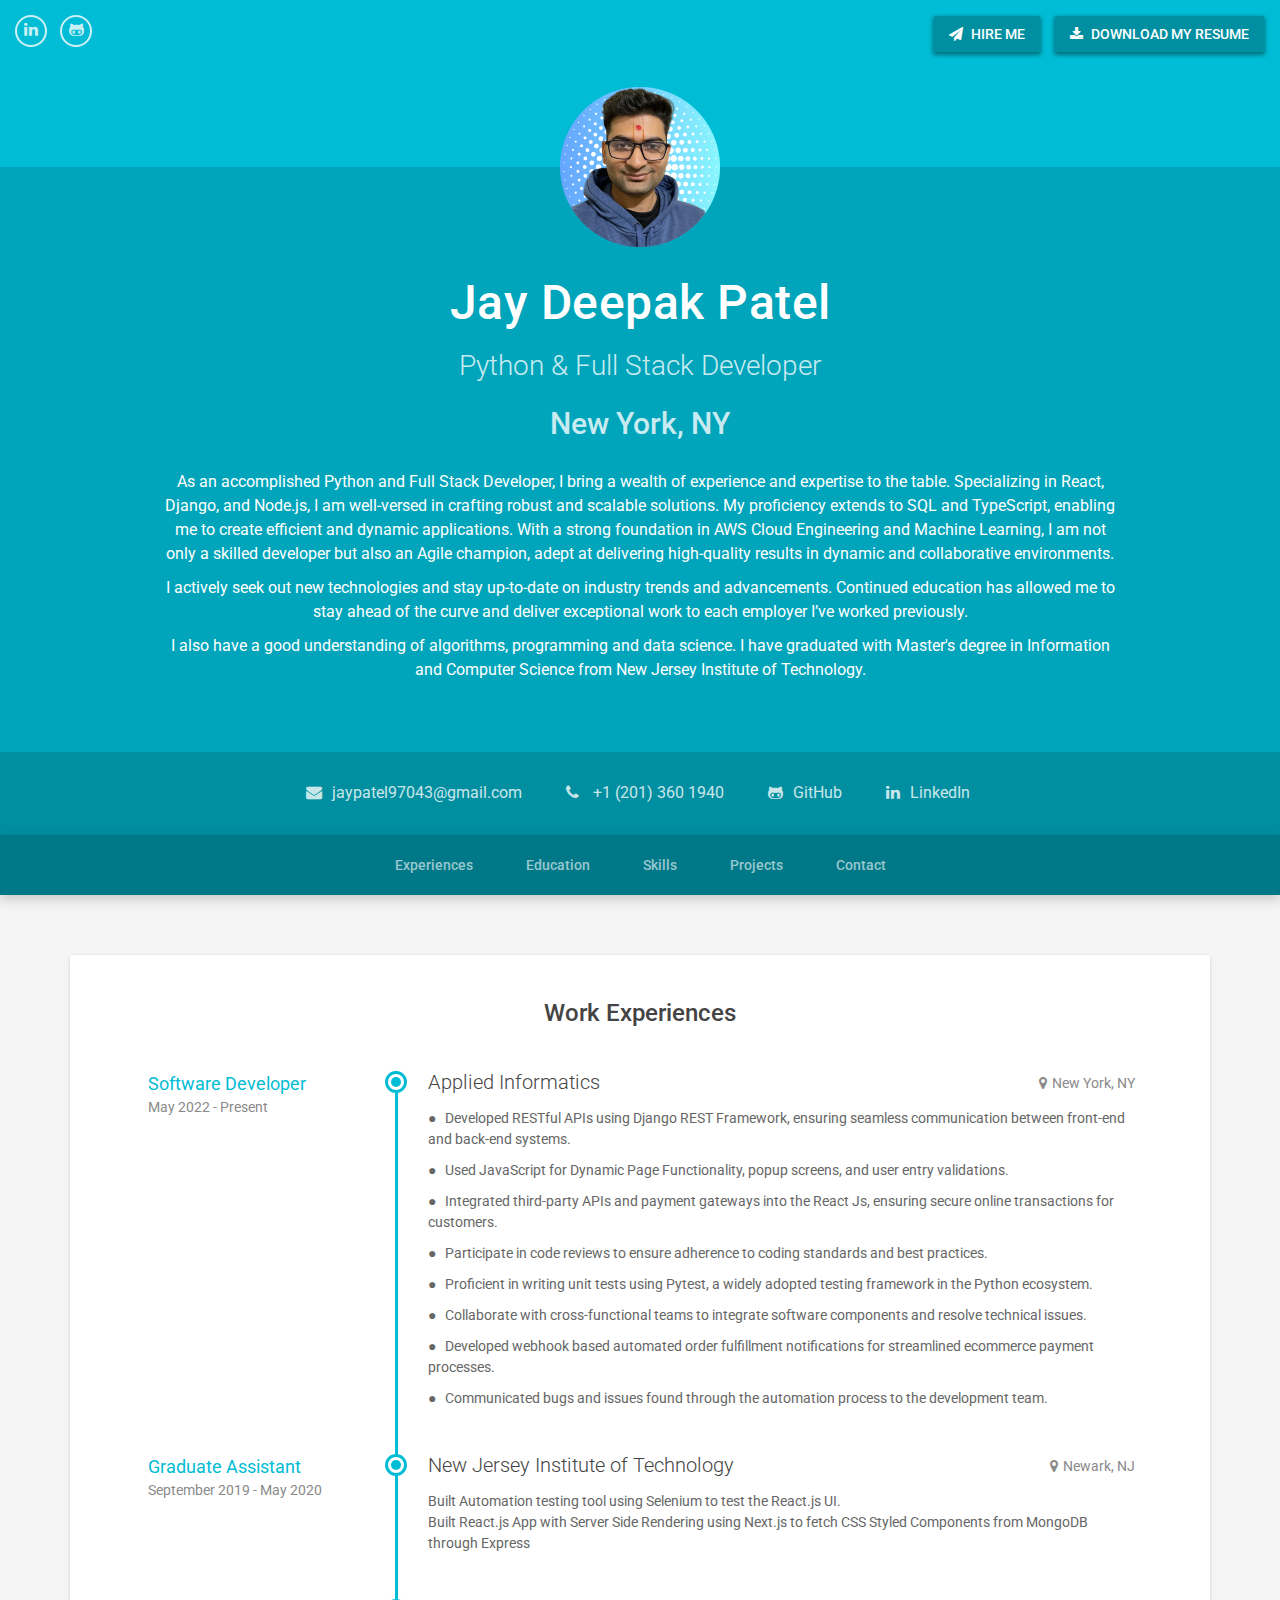
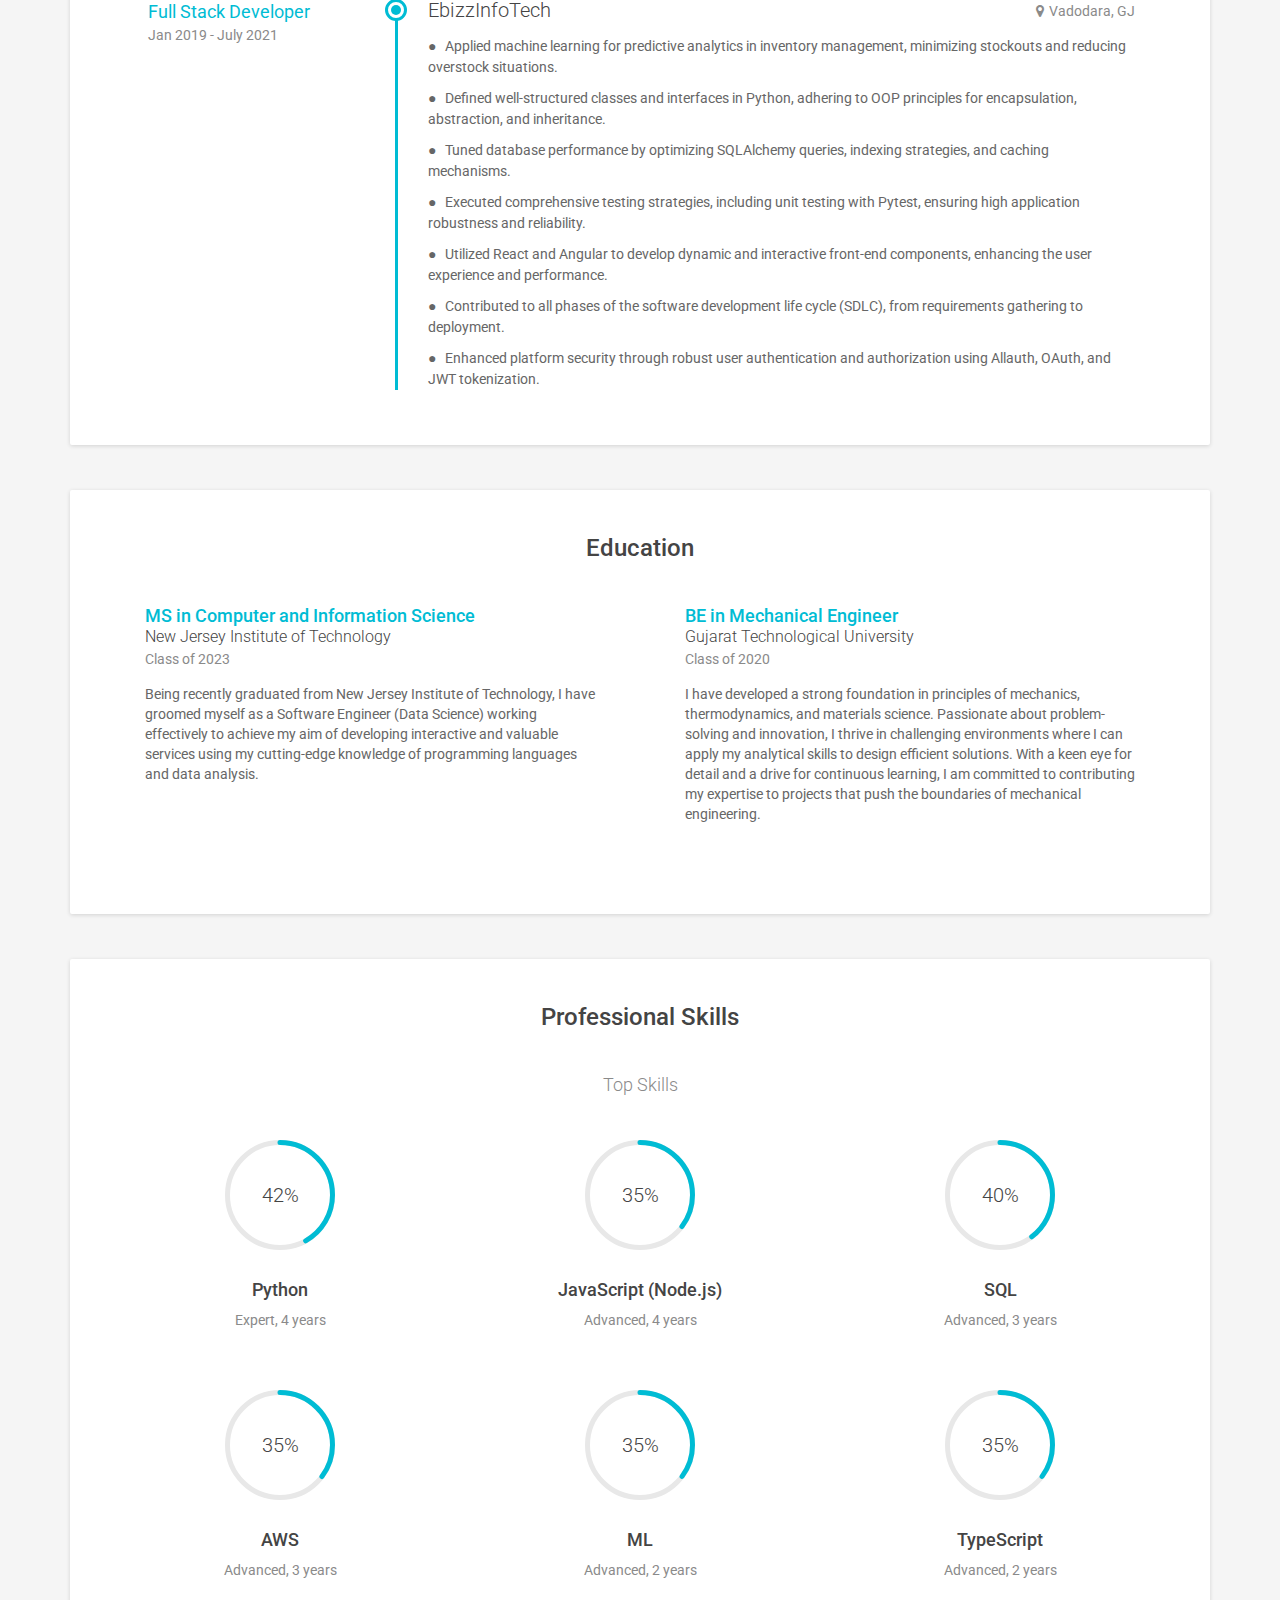
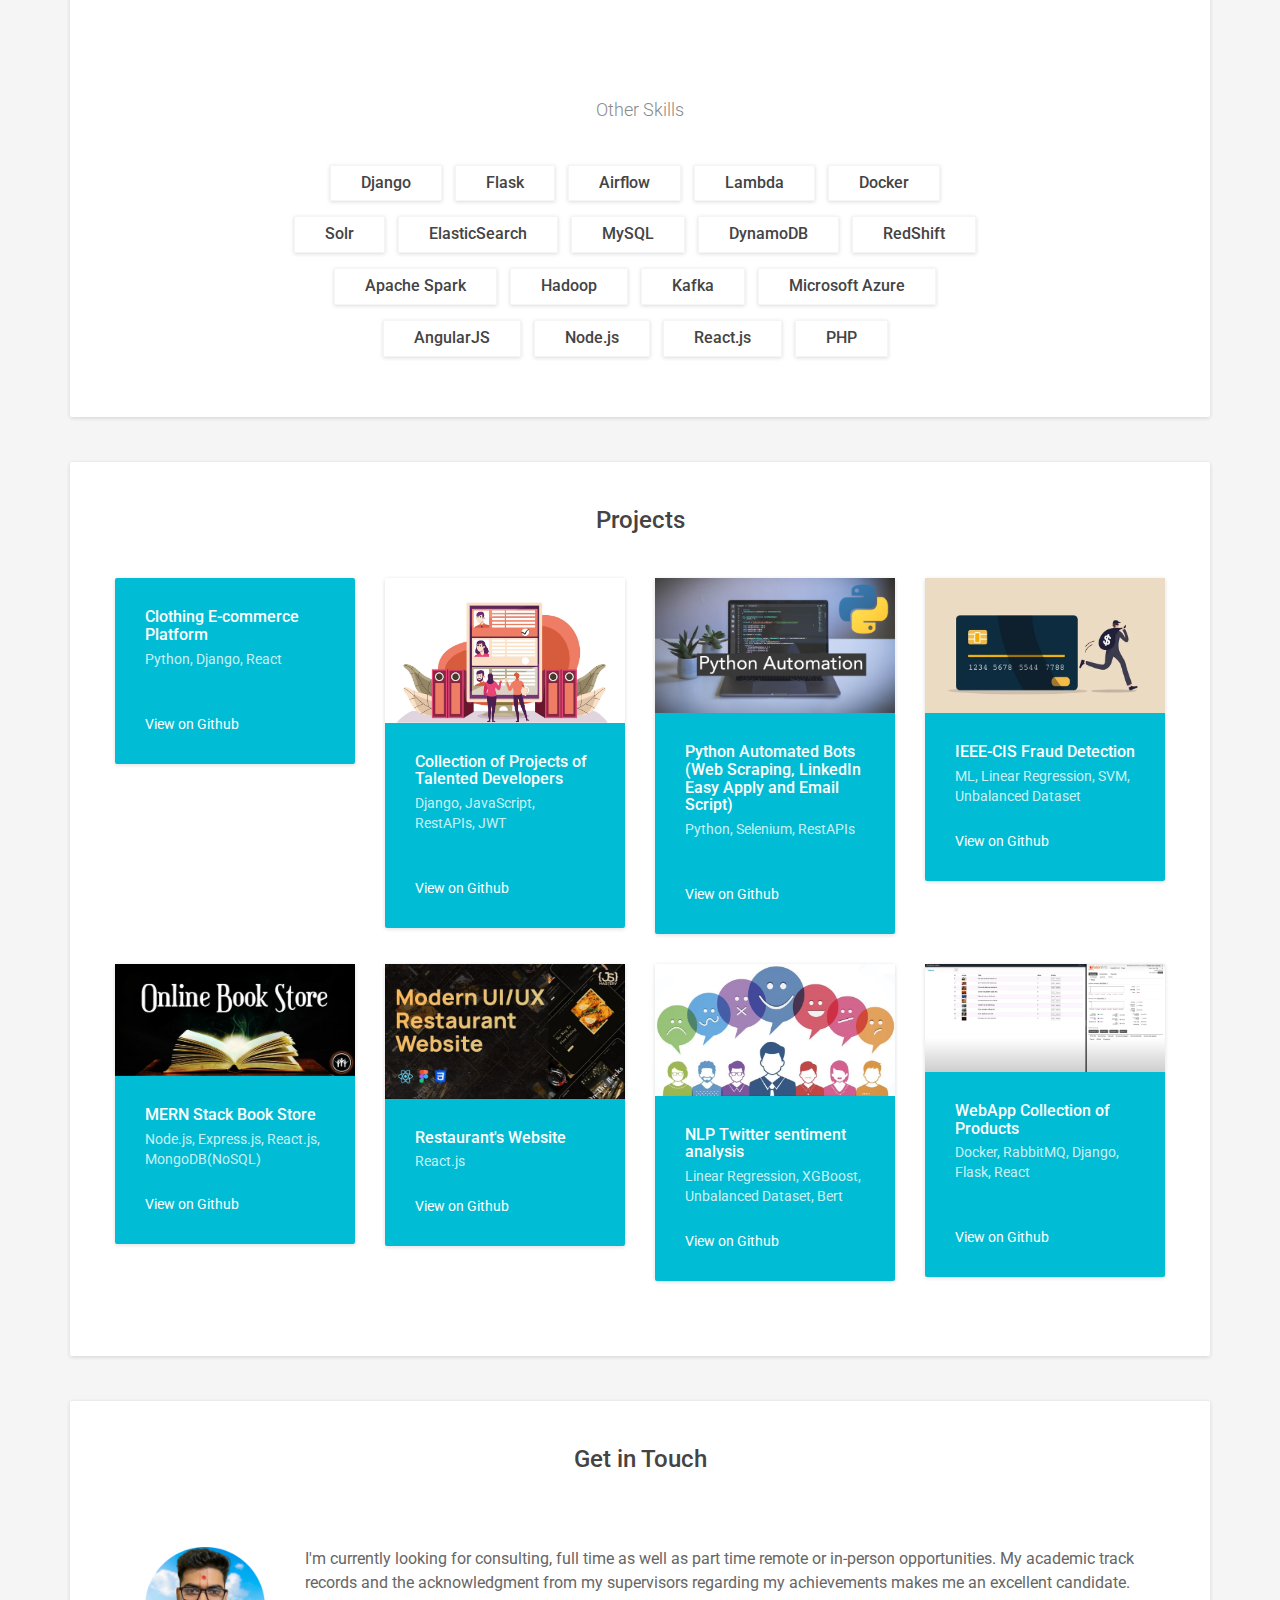
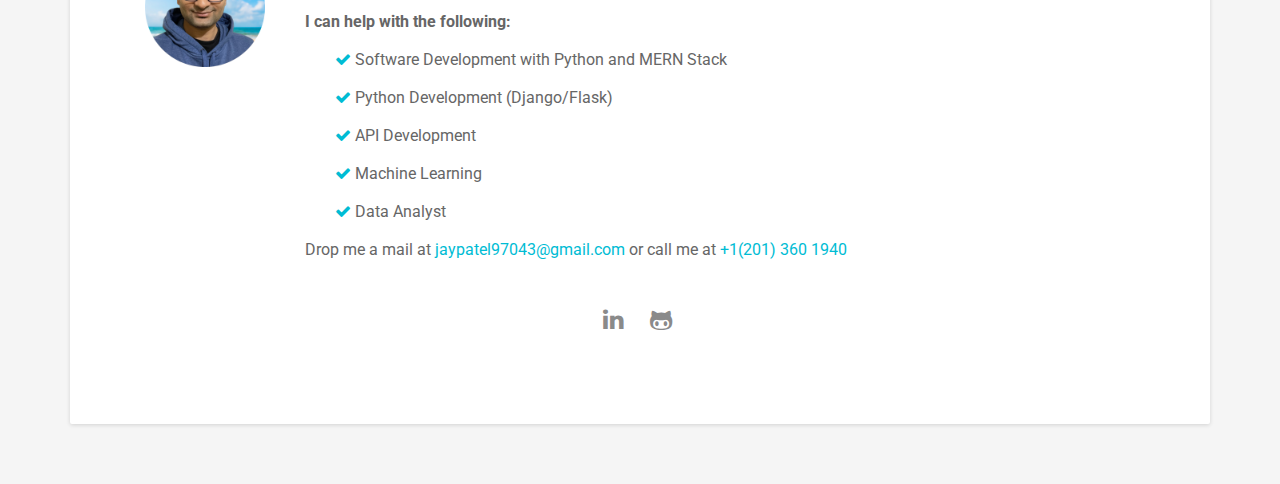
==== commit c5c0cdb7: "customized detailes" ====
--- a/index.html
+++ b/index.html
@@ -401,14 +401,14 @@
                         <li><i class="fa fa-check" aria-hidden="true"></i> Machine Learning </li>
                         <li><i class="fa fa-check" aria-hidden="true"></i> Data Analyst</li>
                     </ul>
-                    <p>Drop me a mail at <a href="mailto:hardik.jivani@nyu.edu">jaypatel97043@gmail.com</a> or call me at <a href="tel:+12013601940">+1(201) 360 1940</a></p>
+                    <p>Drop me a mail at <a href="mailto:jaypatel97043@gmail.com">jaypatel97043@gmail.com</a> or call me at <a href="tel:+12013601940">+1(201) 360 1940</a></p>
 
                 </div><!--//diaplog-->
             </div><!--//intro-->
                     <h2 class="section-title">
                             <ul class="social list-inline">
-                            <li><a href="https://www.linkedin.com/in/hardikaj96/" target="_blank"><i class="fa fa-linkedin" aria-hidden="true"></i></a></li>
-                            <li><a href="https://github.com/hardikaj96" target="_blank"><i class="fa fa-github-alt" aria-hidden="true"></i></a></li>
+                            <li><a href="https://www.linkedin.com/in/jayp96/" target="_blank"><i class="fa fa-linkedin" aria-hidden="true"></i></a></li>
+                            <li><a href="https://github.com/Jaypatel123" target="_blank"><i class="fa fa-github-alt" aria-hidden="true"></i></a></li>
                         </ul><!--//social-->
                     </h2>
 
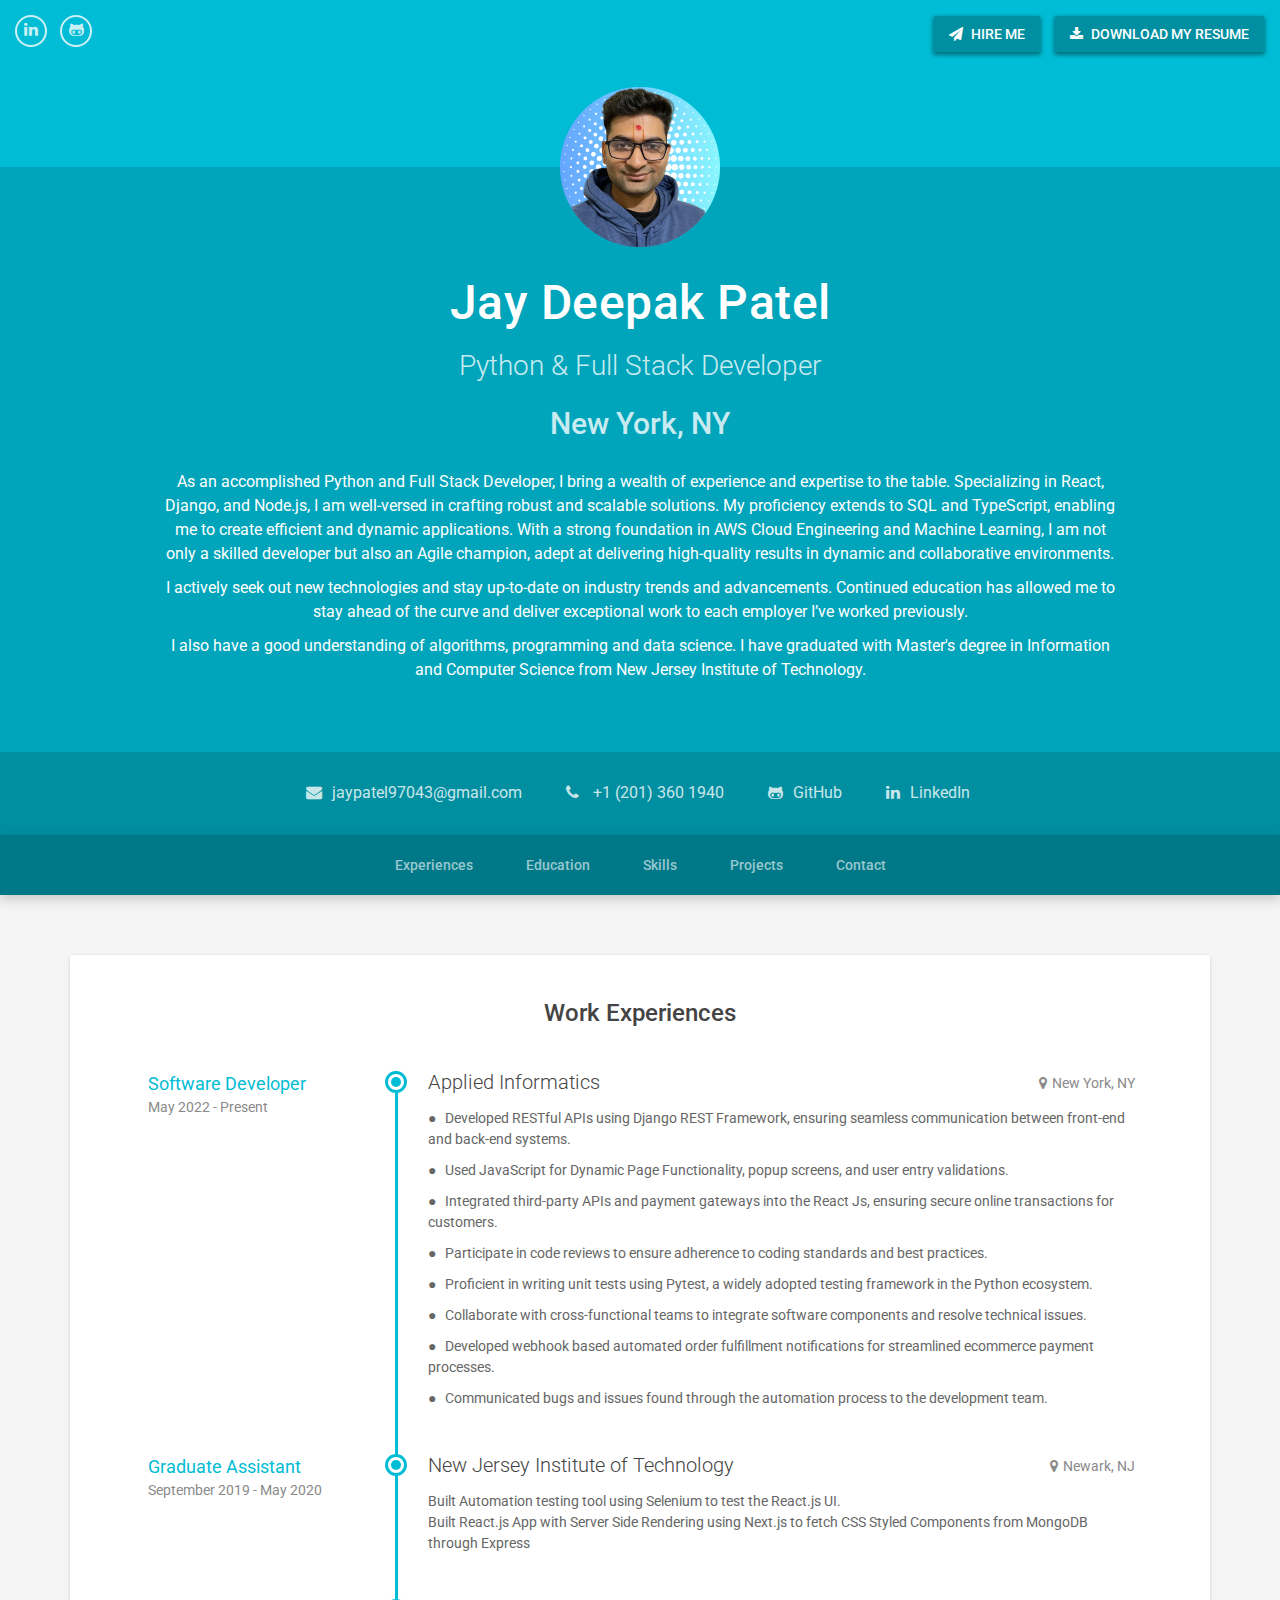
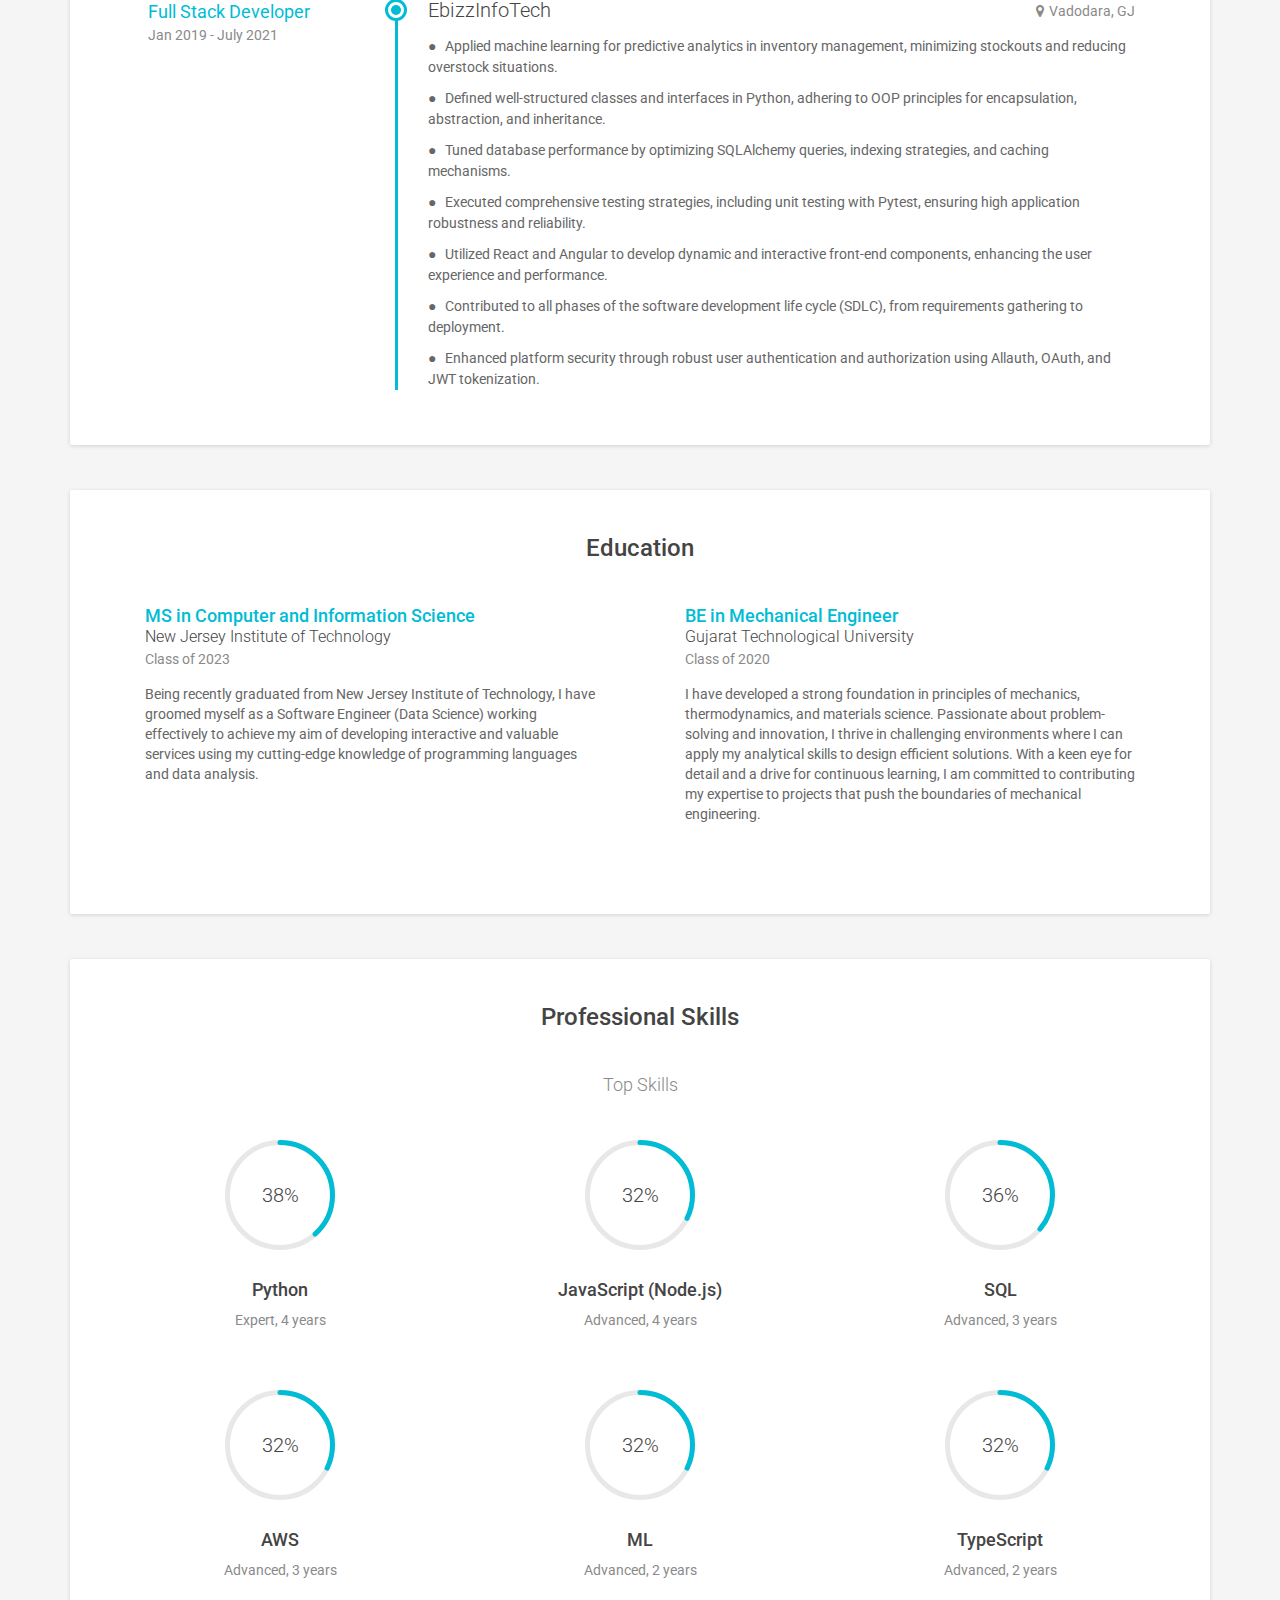
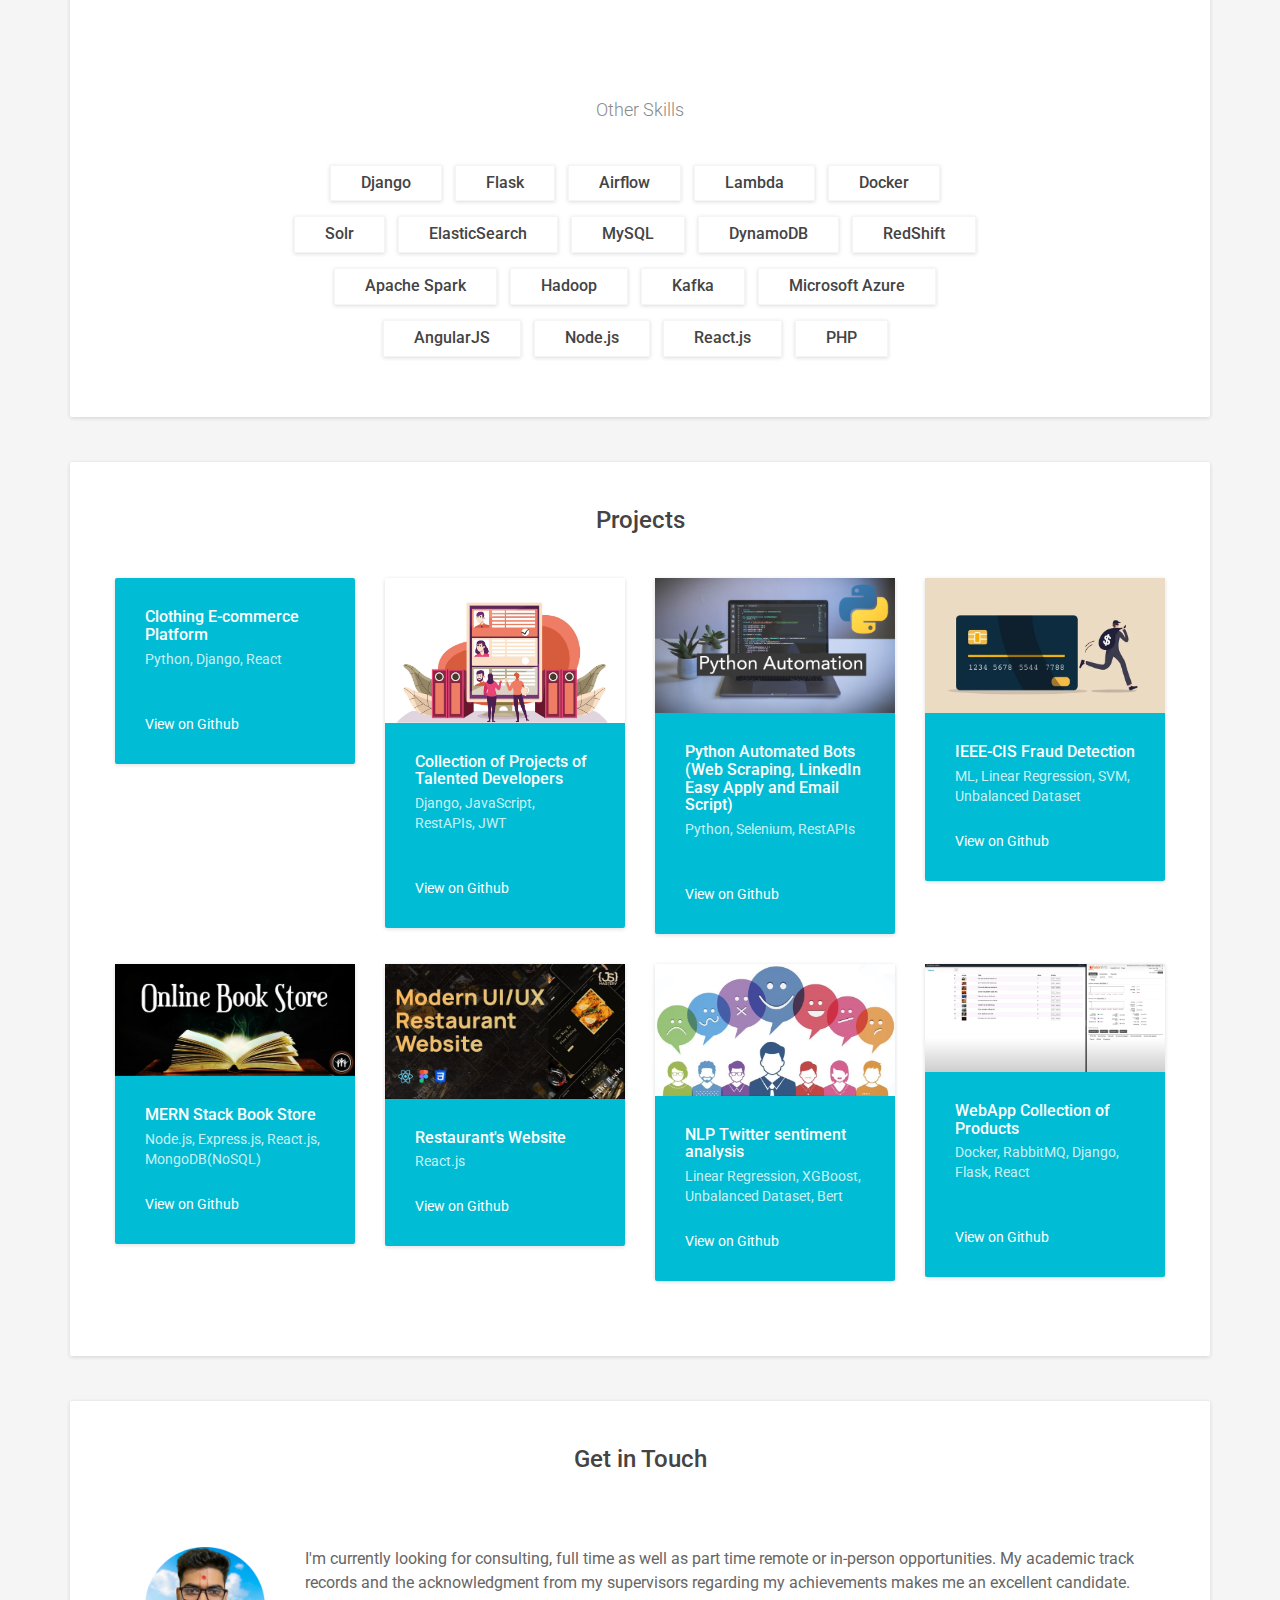
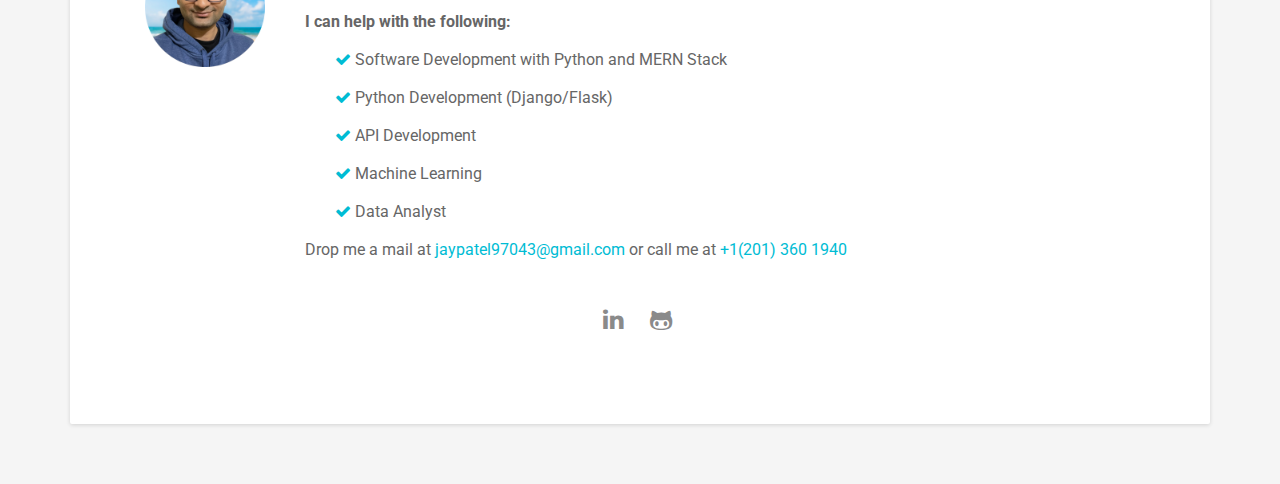
==== commit 1802a4b8: "feature" ====
--- a/index.html
+++ b/index.html
@@ -41,7 +41,8 @@
                 </div>
                 <div class="profile">
                     <p>As an accomplished Python and Full Stack Developer, 
-                        I bring a wealth of experience and expertise to the table. Specializing in React, Django, and Node.js, 
+                        I bring a wealth of experience and expertise to the table. 
+                        Specializing in React, Django, and Node.js, 
                         I am well-versed in crafting robust and scalable solutions. 
                         My proficiency extends to SQL and TypeScript, 
                         enabling me to create efficient and dynamic applications. 
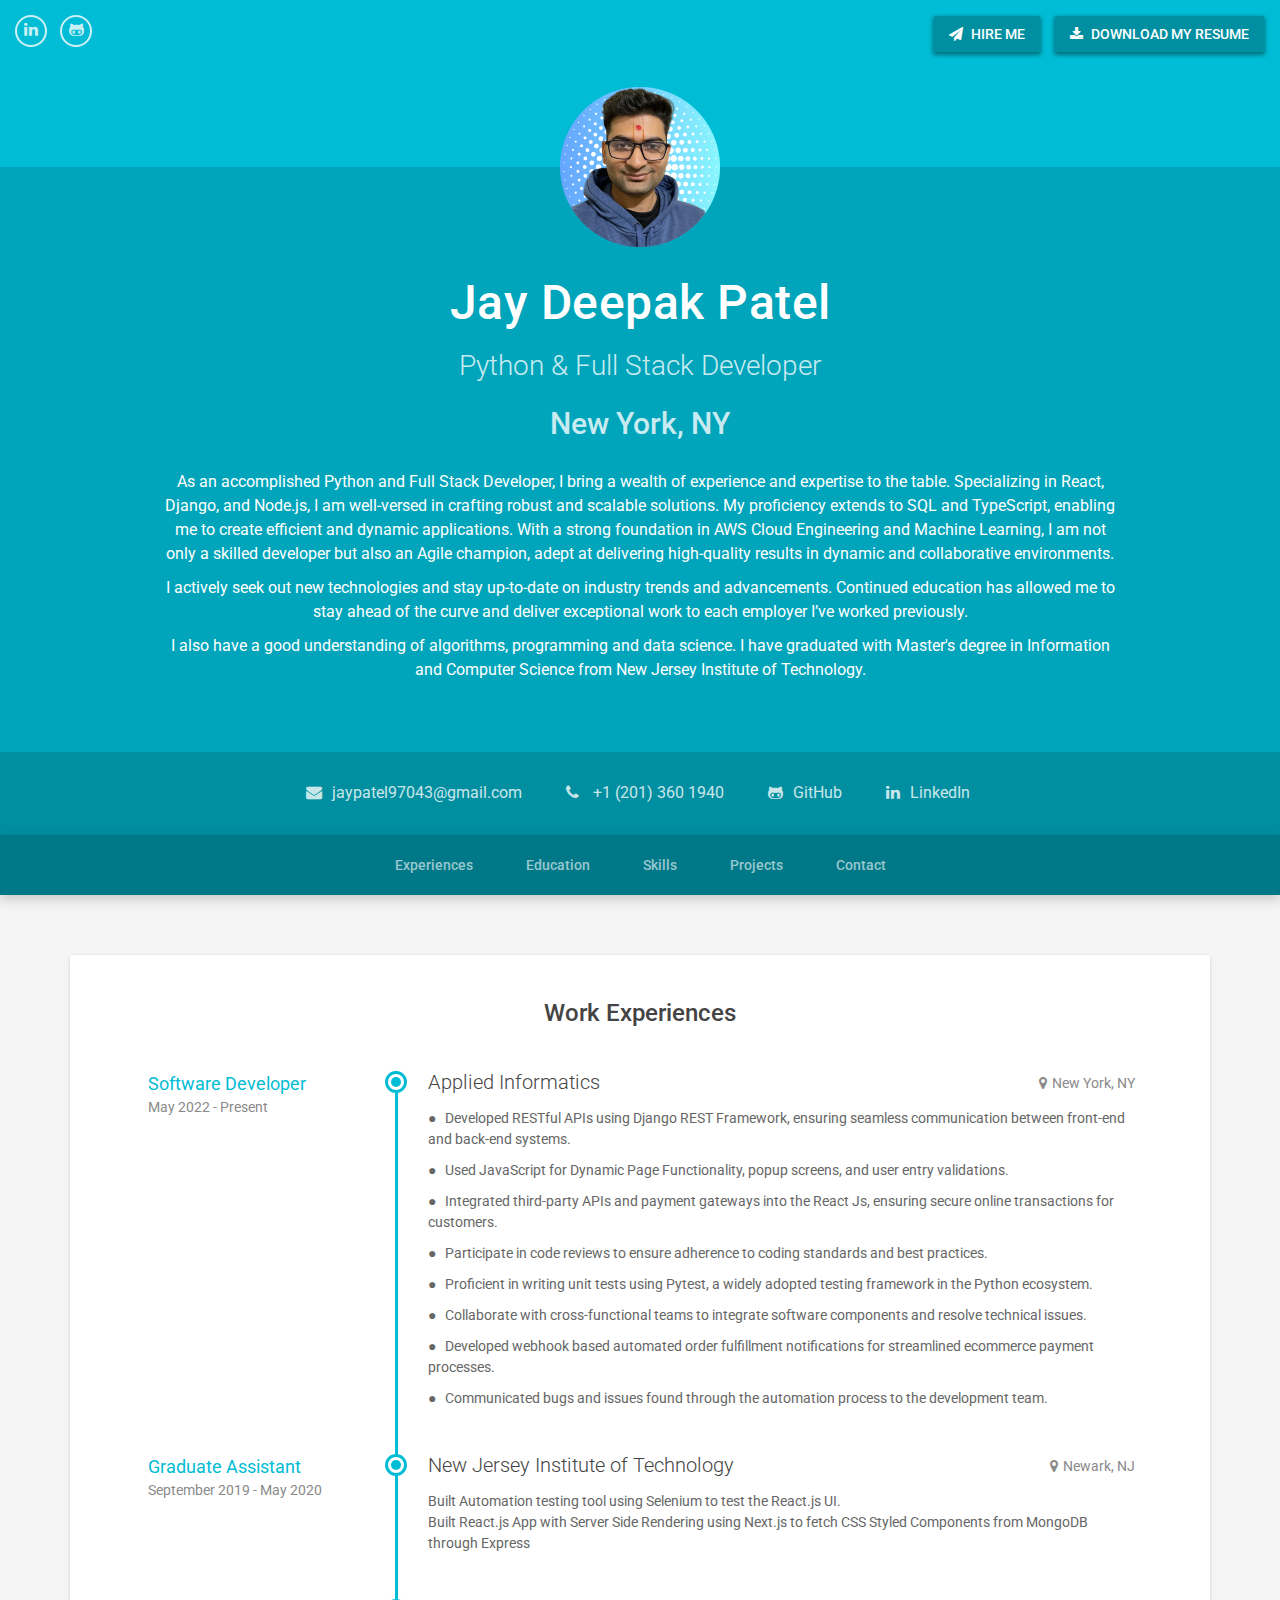
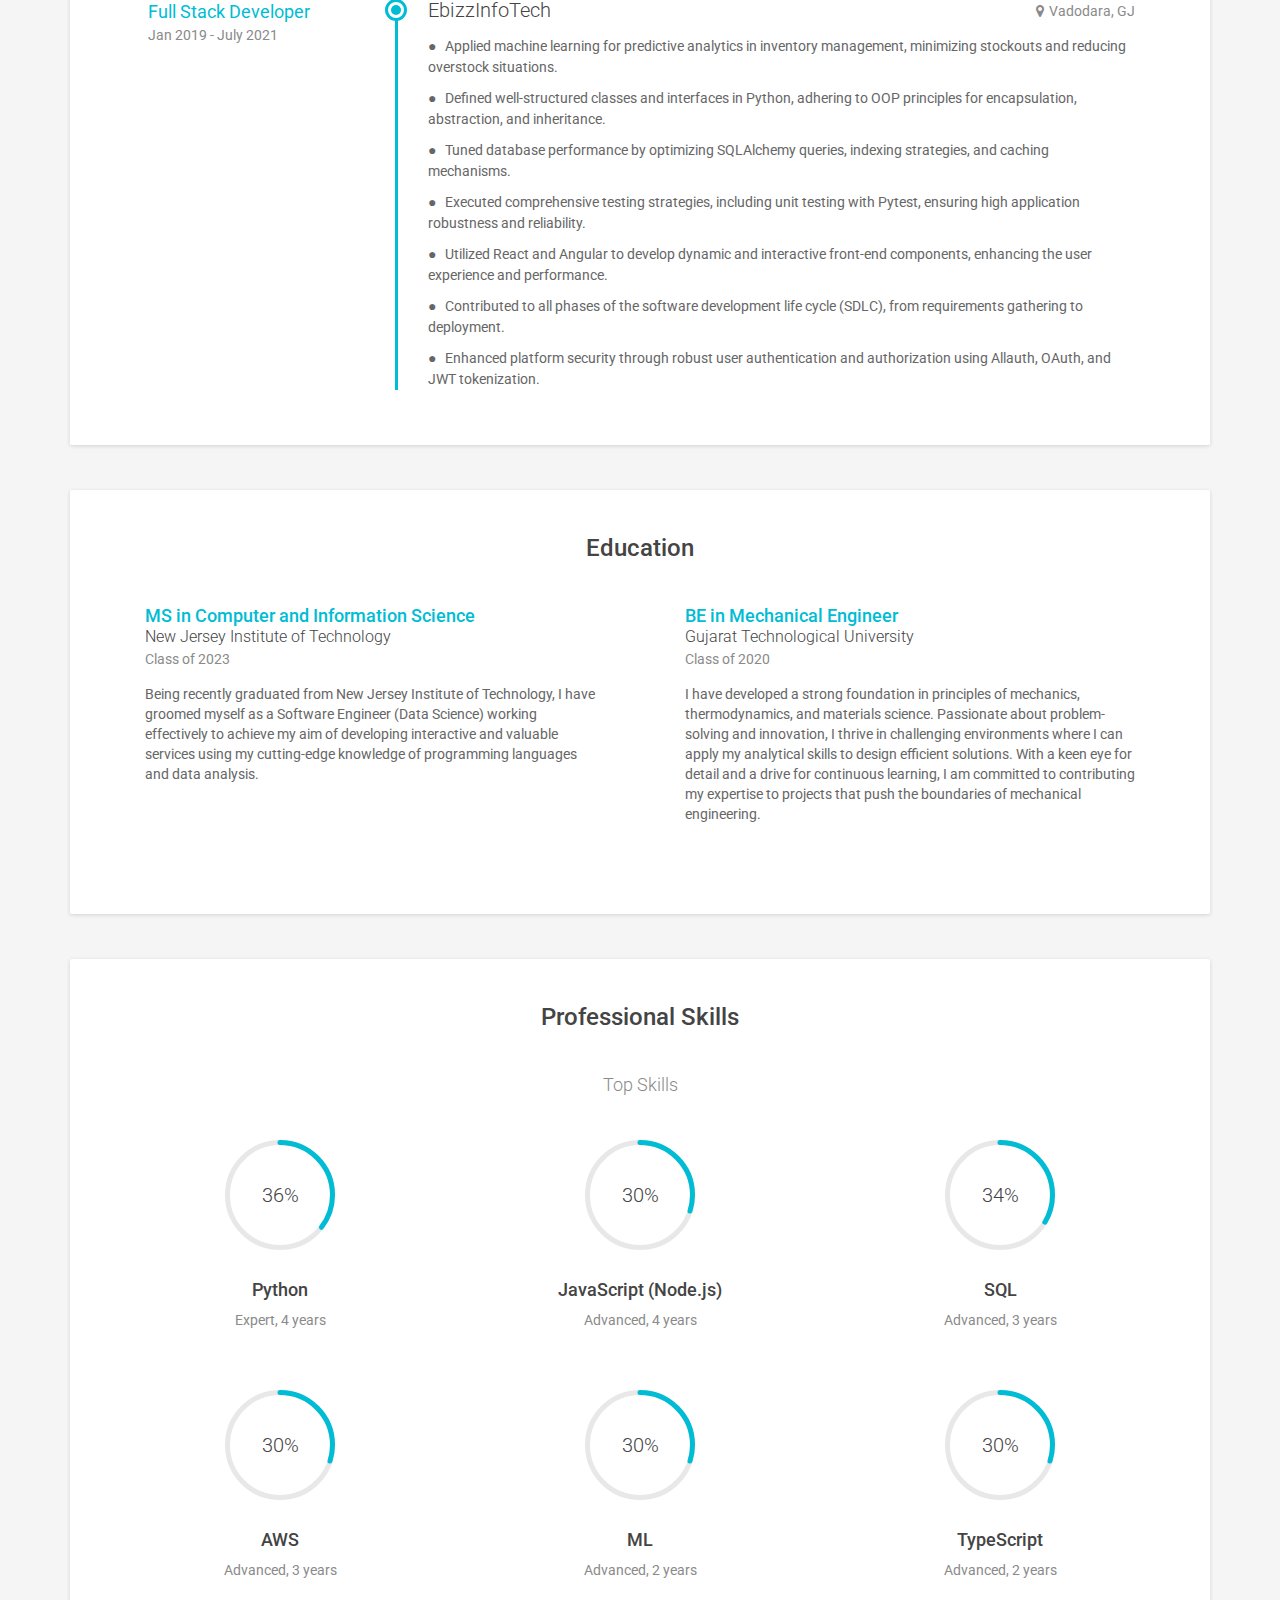
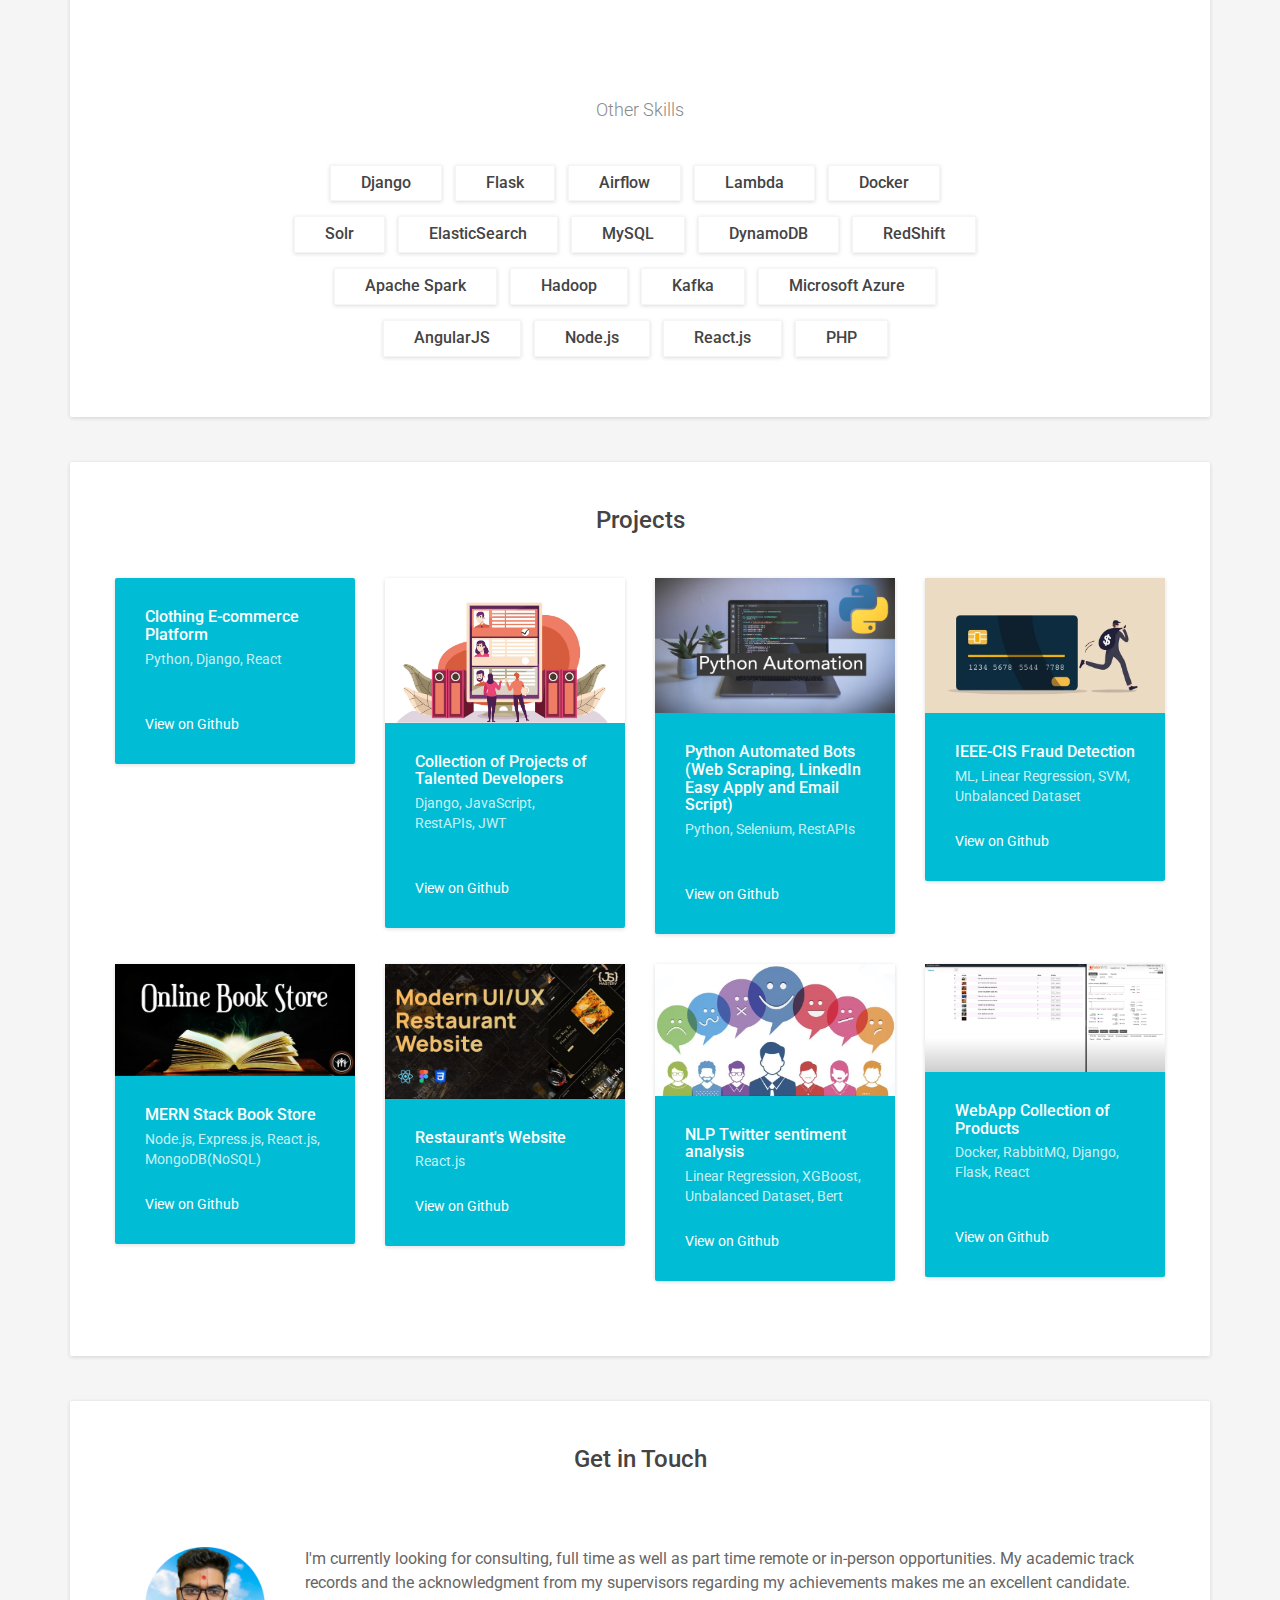
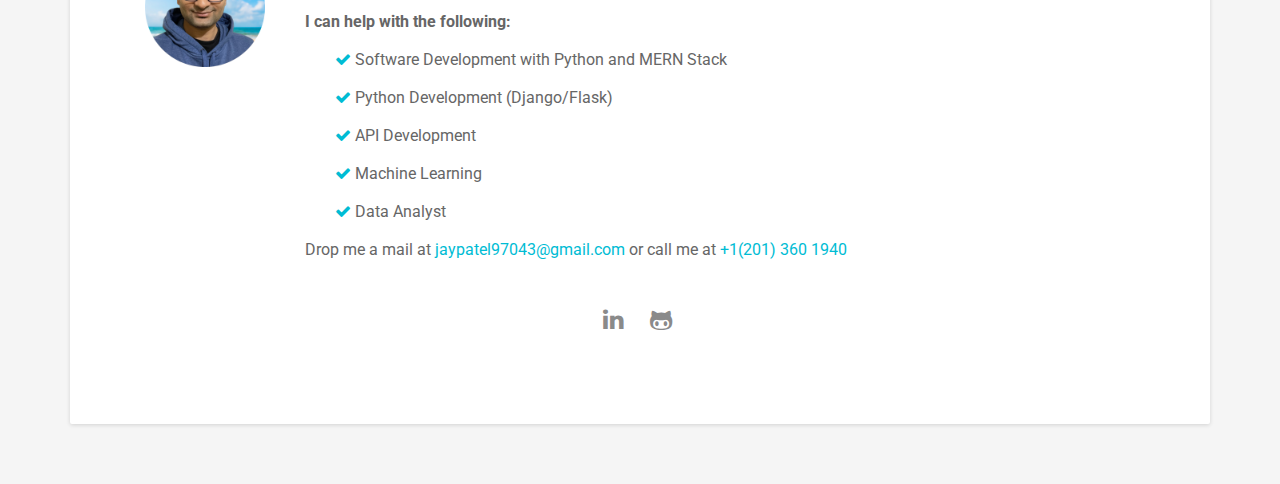
==== commit 2cfc1dd7: "merge it" ====
--- a/index.html
+++ b/index.html
@@ -41,8 +41,7 @@
                 </div>
                 <div class="profile">
                     <p>As an accomplished Python and Full Stack Developer, 
-                        I bring a wealth of experience and expertise to the table. 
-                        Specializing in React, Django, and Node.js, 
+                        I bring a wealth of experience and expertise to the table. Specializing in React, Django, and Node.js, 
                         I am well-versed in crafting robust and scalable solutions. 
                         My proficiency extends to SQL and TypeScript, 
                         enabling me to create efficient and dynamic applications. 
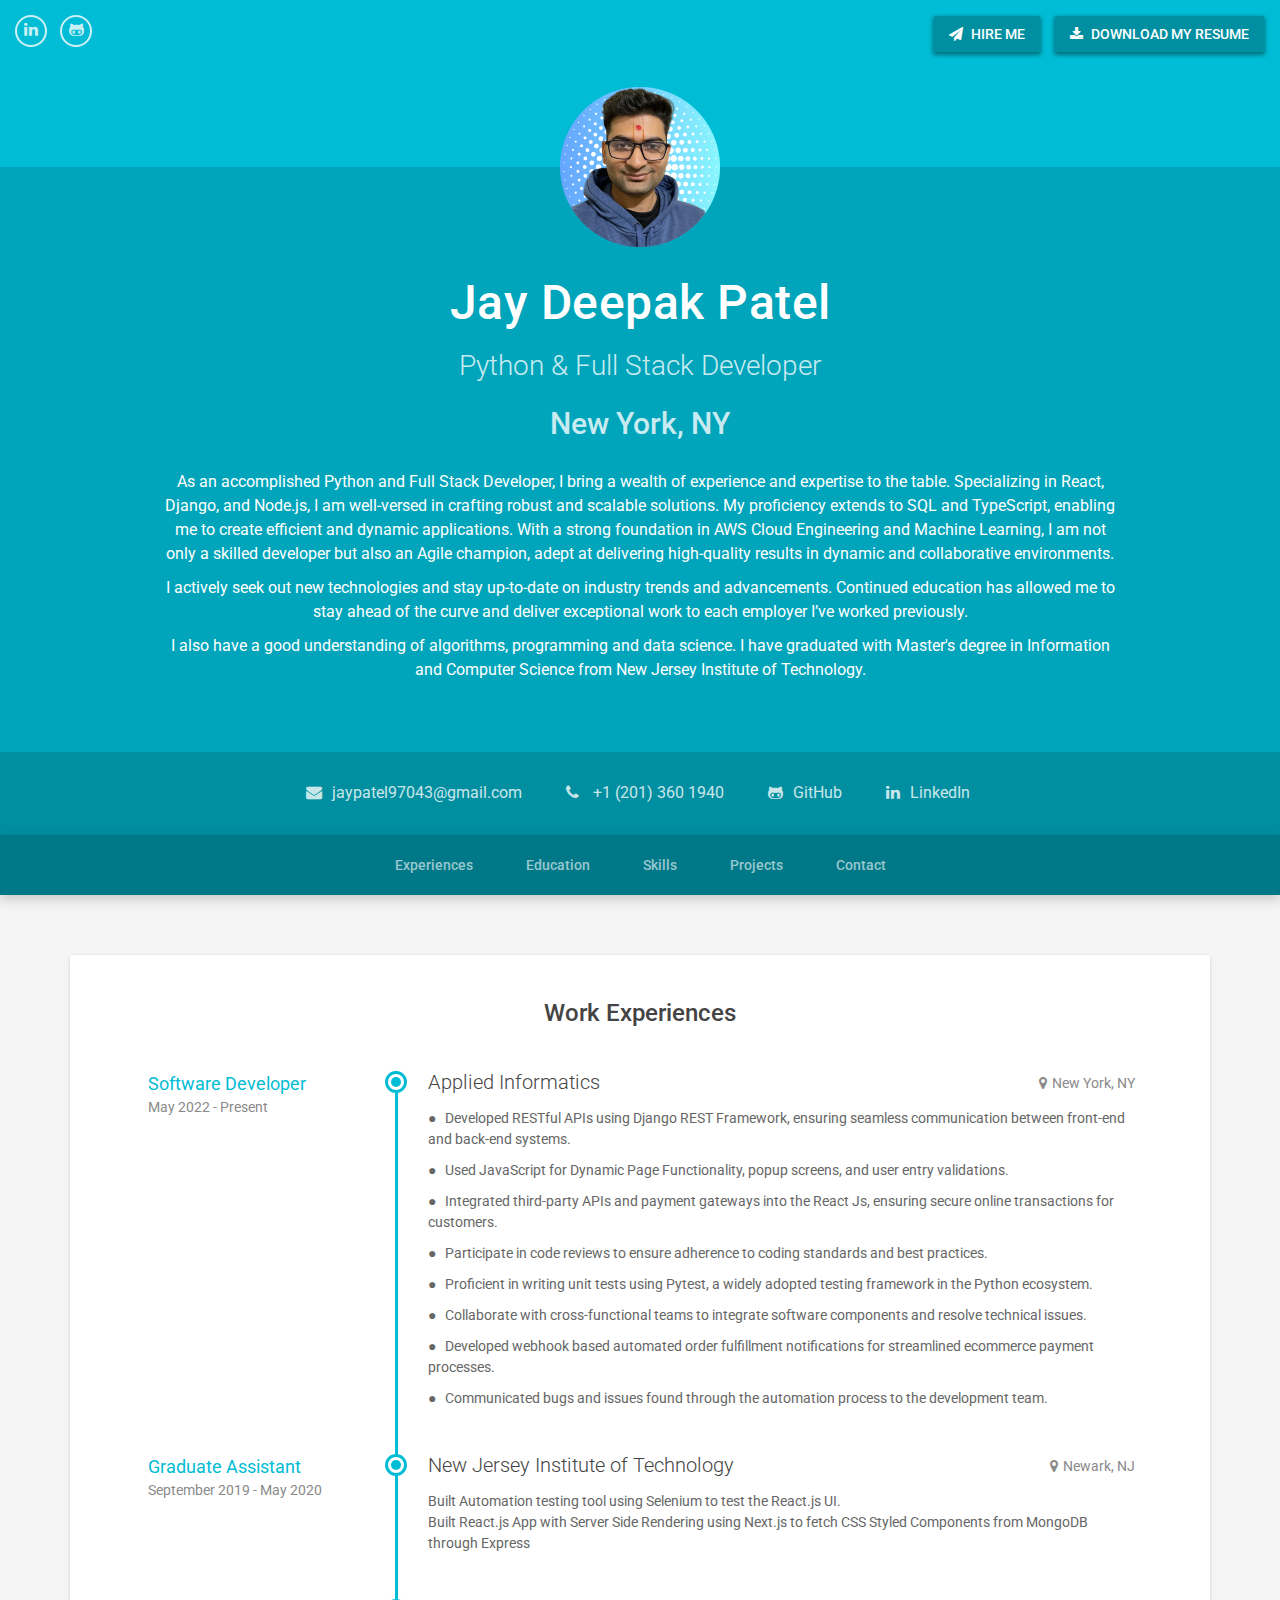
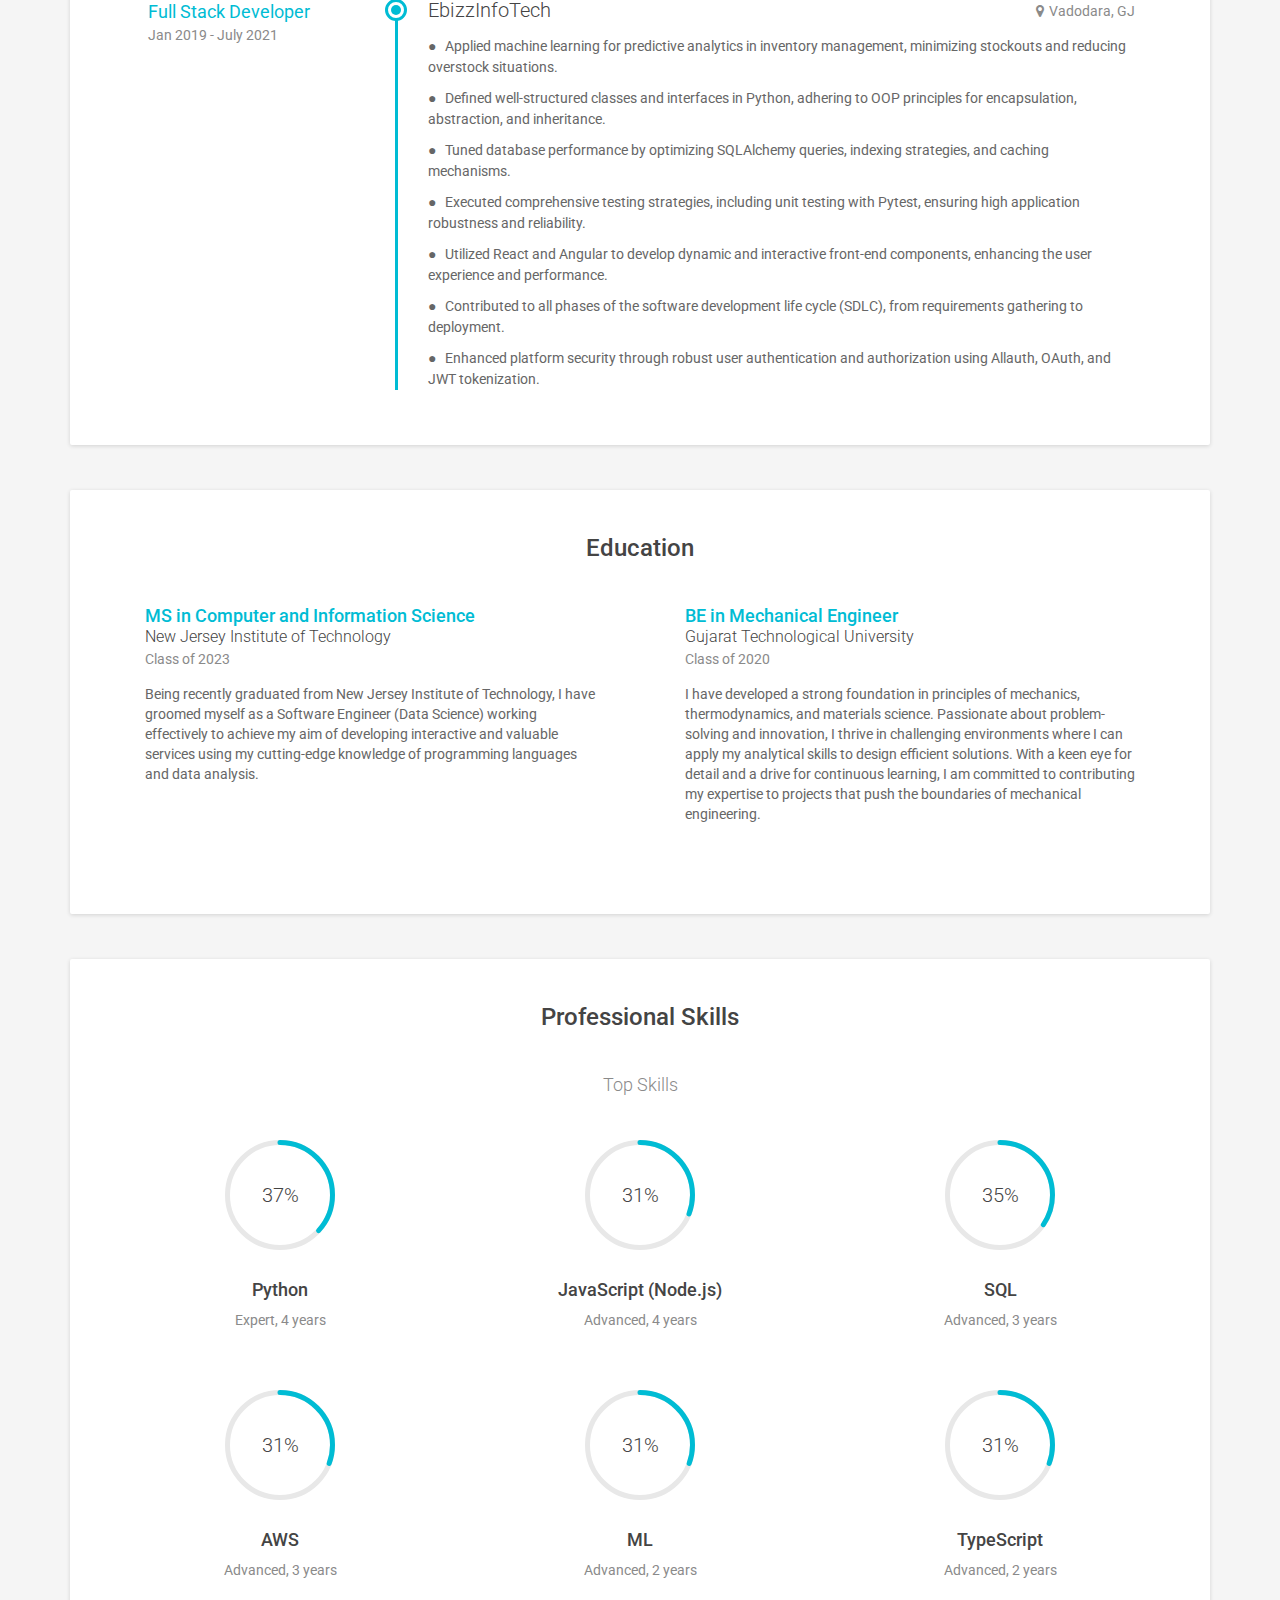
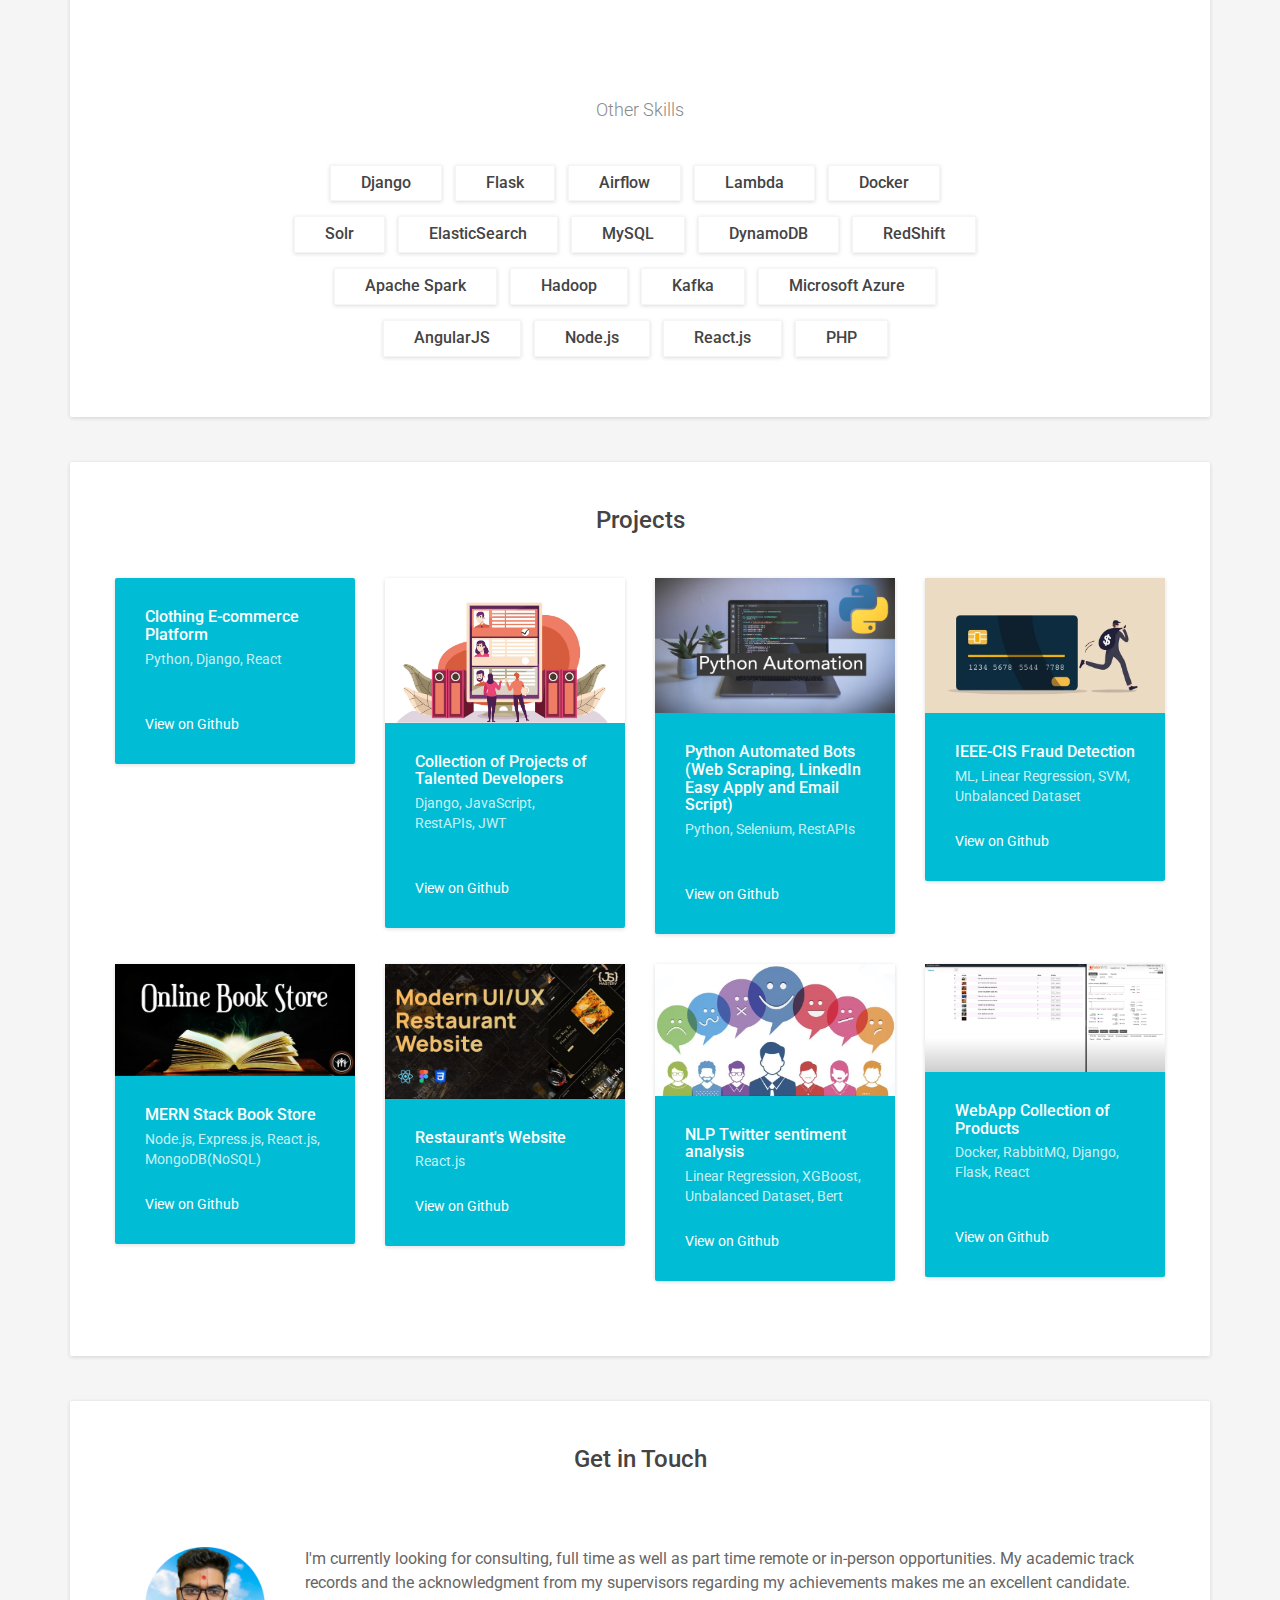
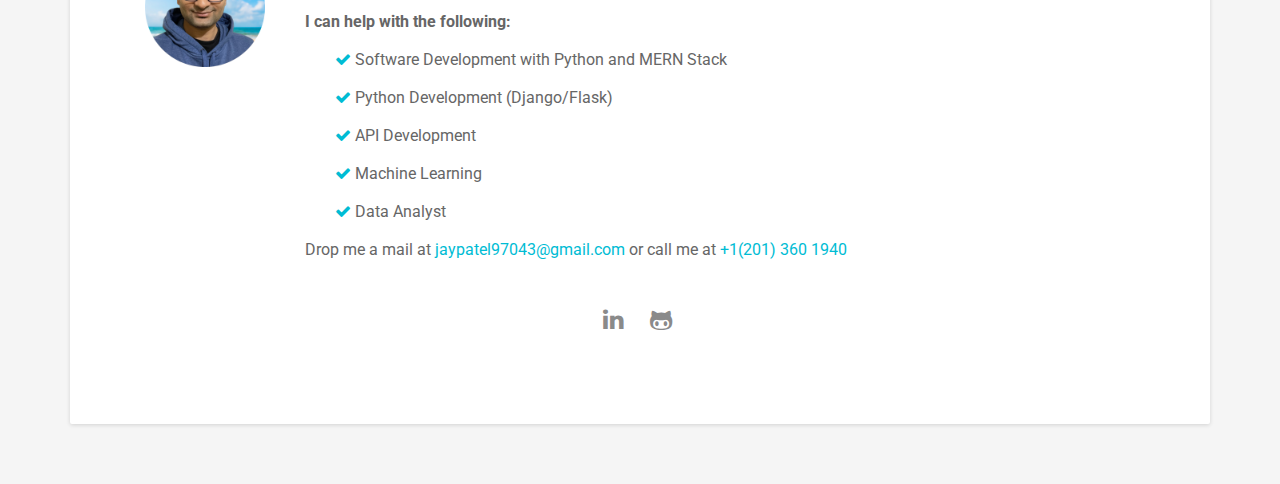
==== commit ae8b1c52: "connecting back git server" ====
--- a/index.html
+++ b/index.html
@@ -7,7 +7,6 @@
     <meta http-equiv="X-UA-Compatible" content="IE=edge">
     <meta name="viewport" content="width=device-width, initial-scale=1.0">
     <meta name="description" content="Responsive Resume/CV     ／Portfolio Template">
-    <meta name="author" content="Hardik Jivani at PeopleReign">    
     <link rel="shortcut icon" href="favicon.ico">  
     <link href='https://fonts.googleapis.com/css?family=Roboto:400,500,400italic,300italic,300,500italic,700,700italic,900,900italic' rel='stylesheet' type='text/css'>
     <!-- Global CSS -->
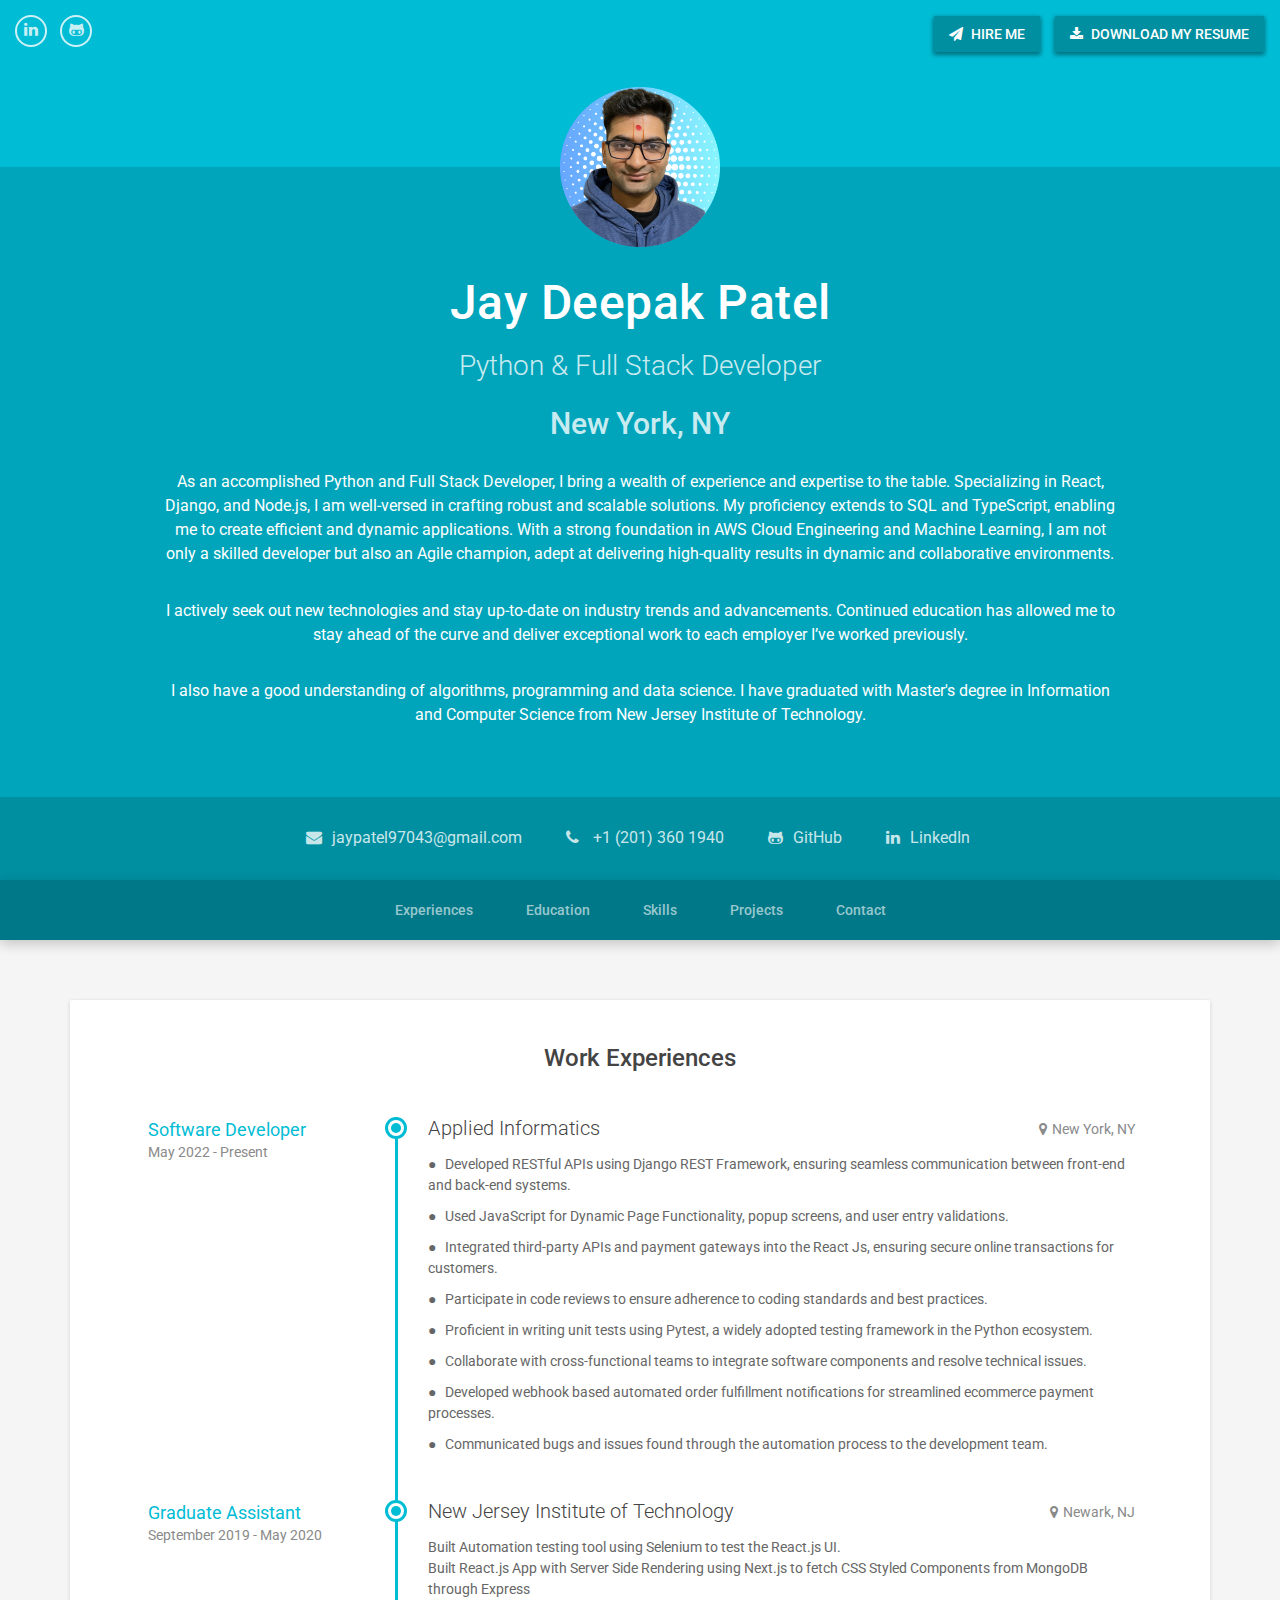
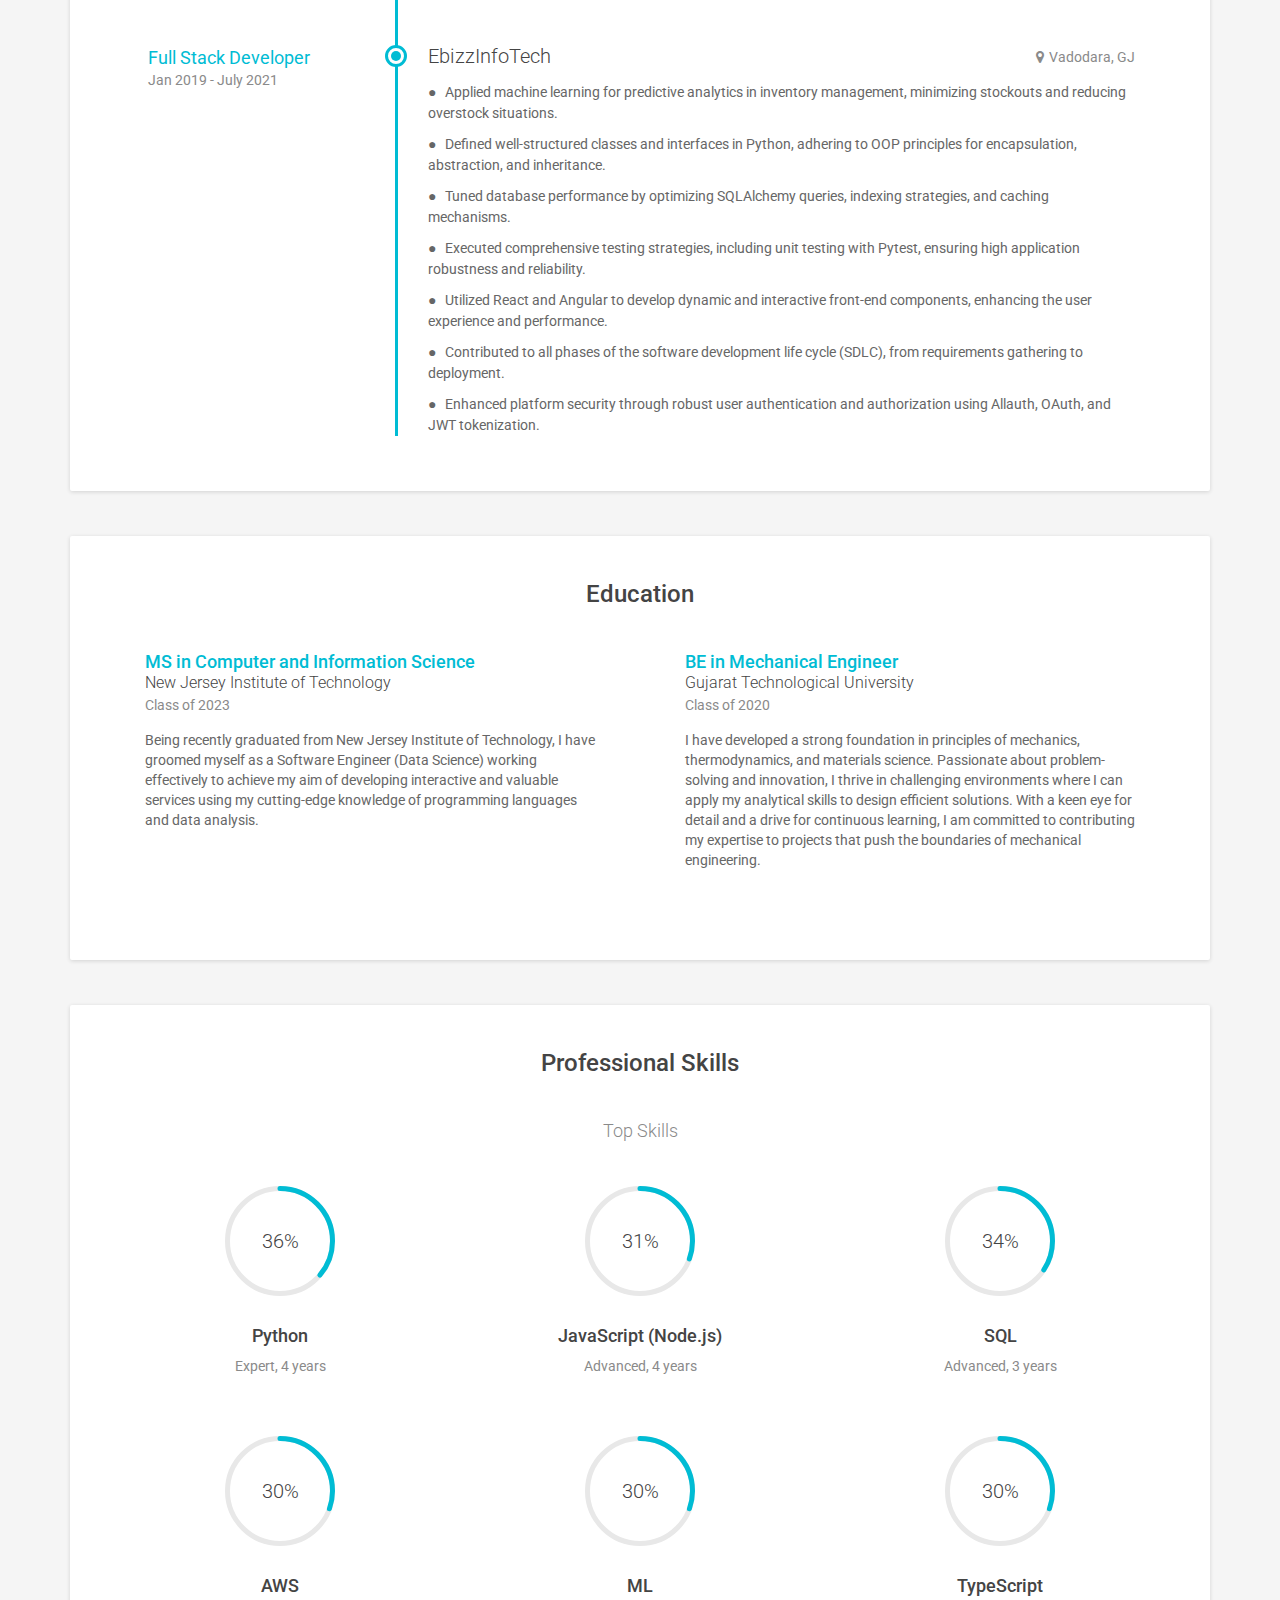
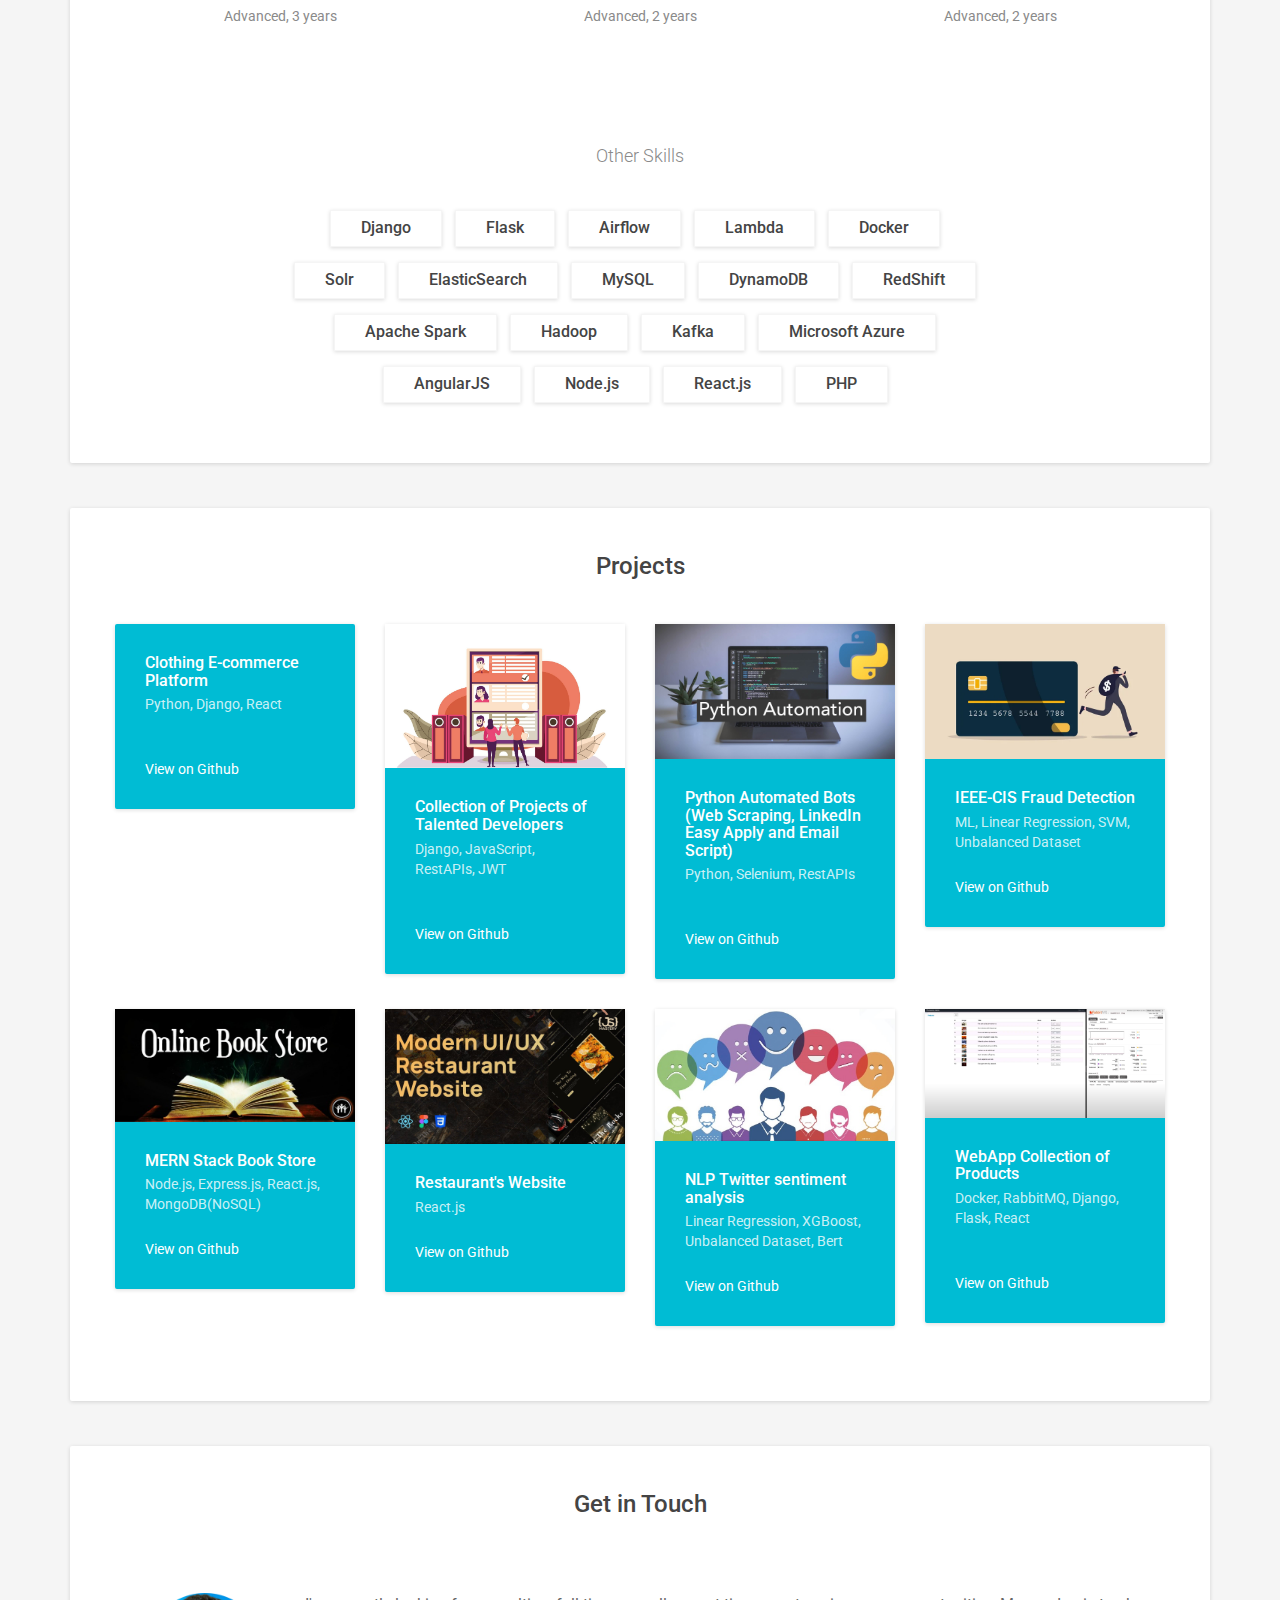
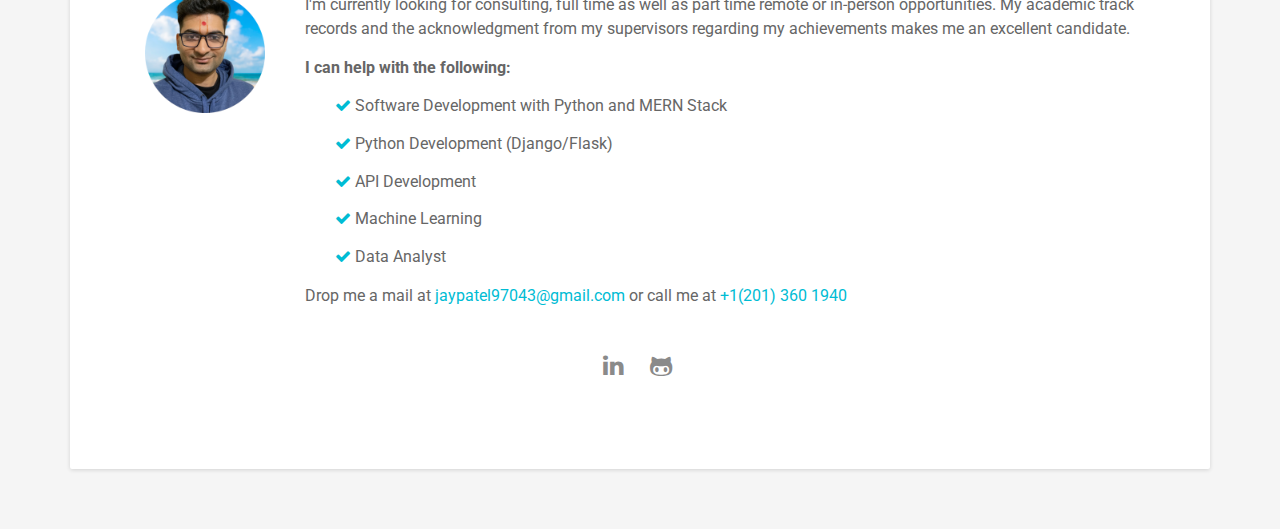
==== commit 7588b4e7: "making changes" ====
--- a/index.html
+++ b/index.html
@@ -48,12 +48,14 @@
                         I am not only a skilled developer but also an Agile champion, 
                         adept at delivering high-quality results in dynamic and collaborative environments.
                     </p>
+                    <br>
                     <p>
                         I actively seek out new technologies and stay up-to-date 
                         on industry trends and advancements. 
                         Continued education has allowed me to stay ahead of the curve 
                         and deliver exceptional work to each employer I’ve worked previously.
                     </p>
+                    <br>
                     <p>
                         I also have a good understanding of algorithms, 
                         programming and data science. 
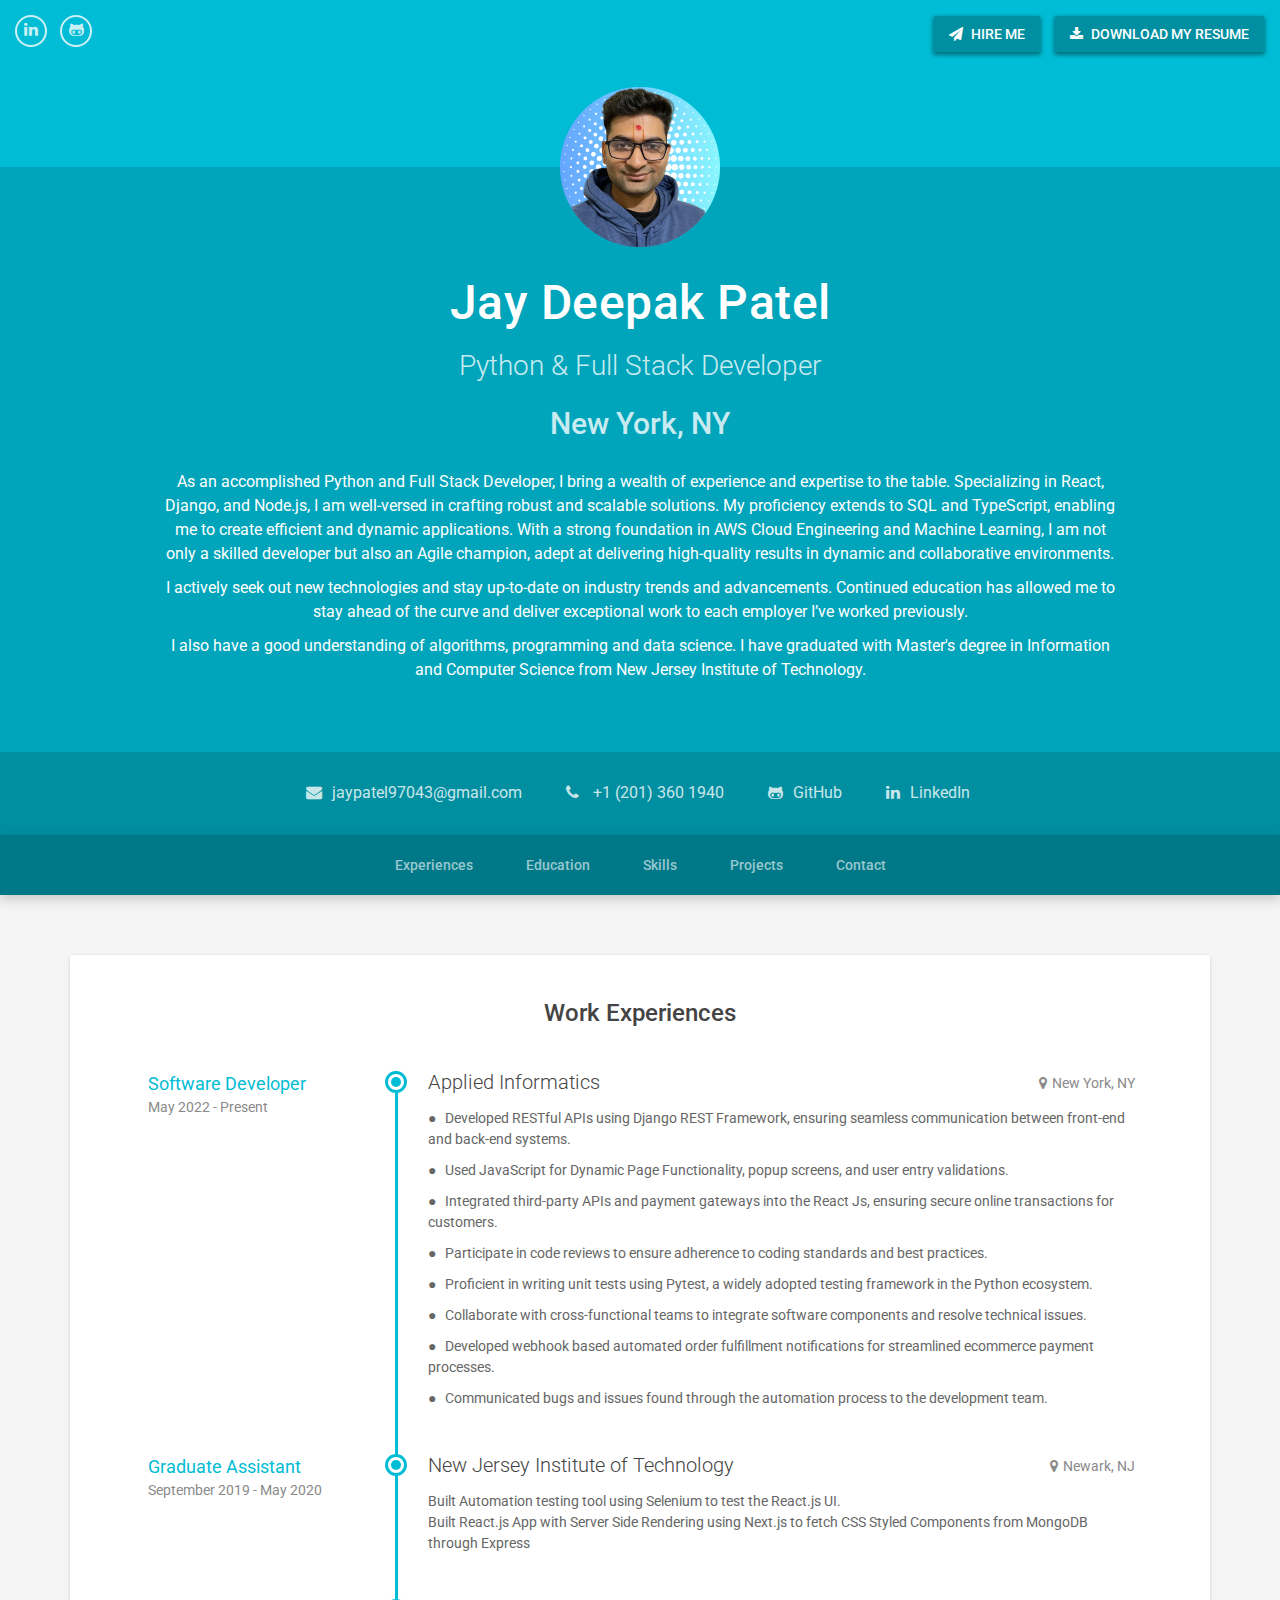
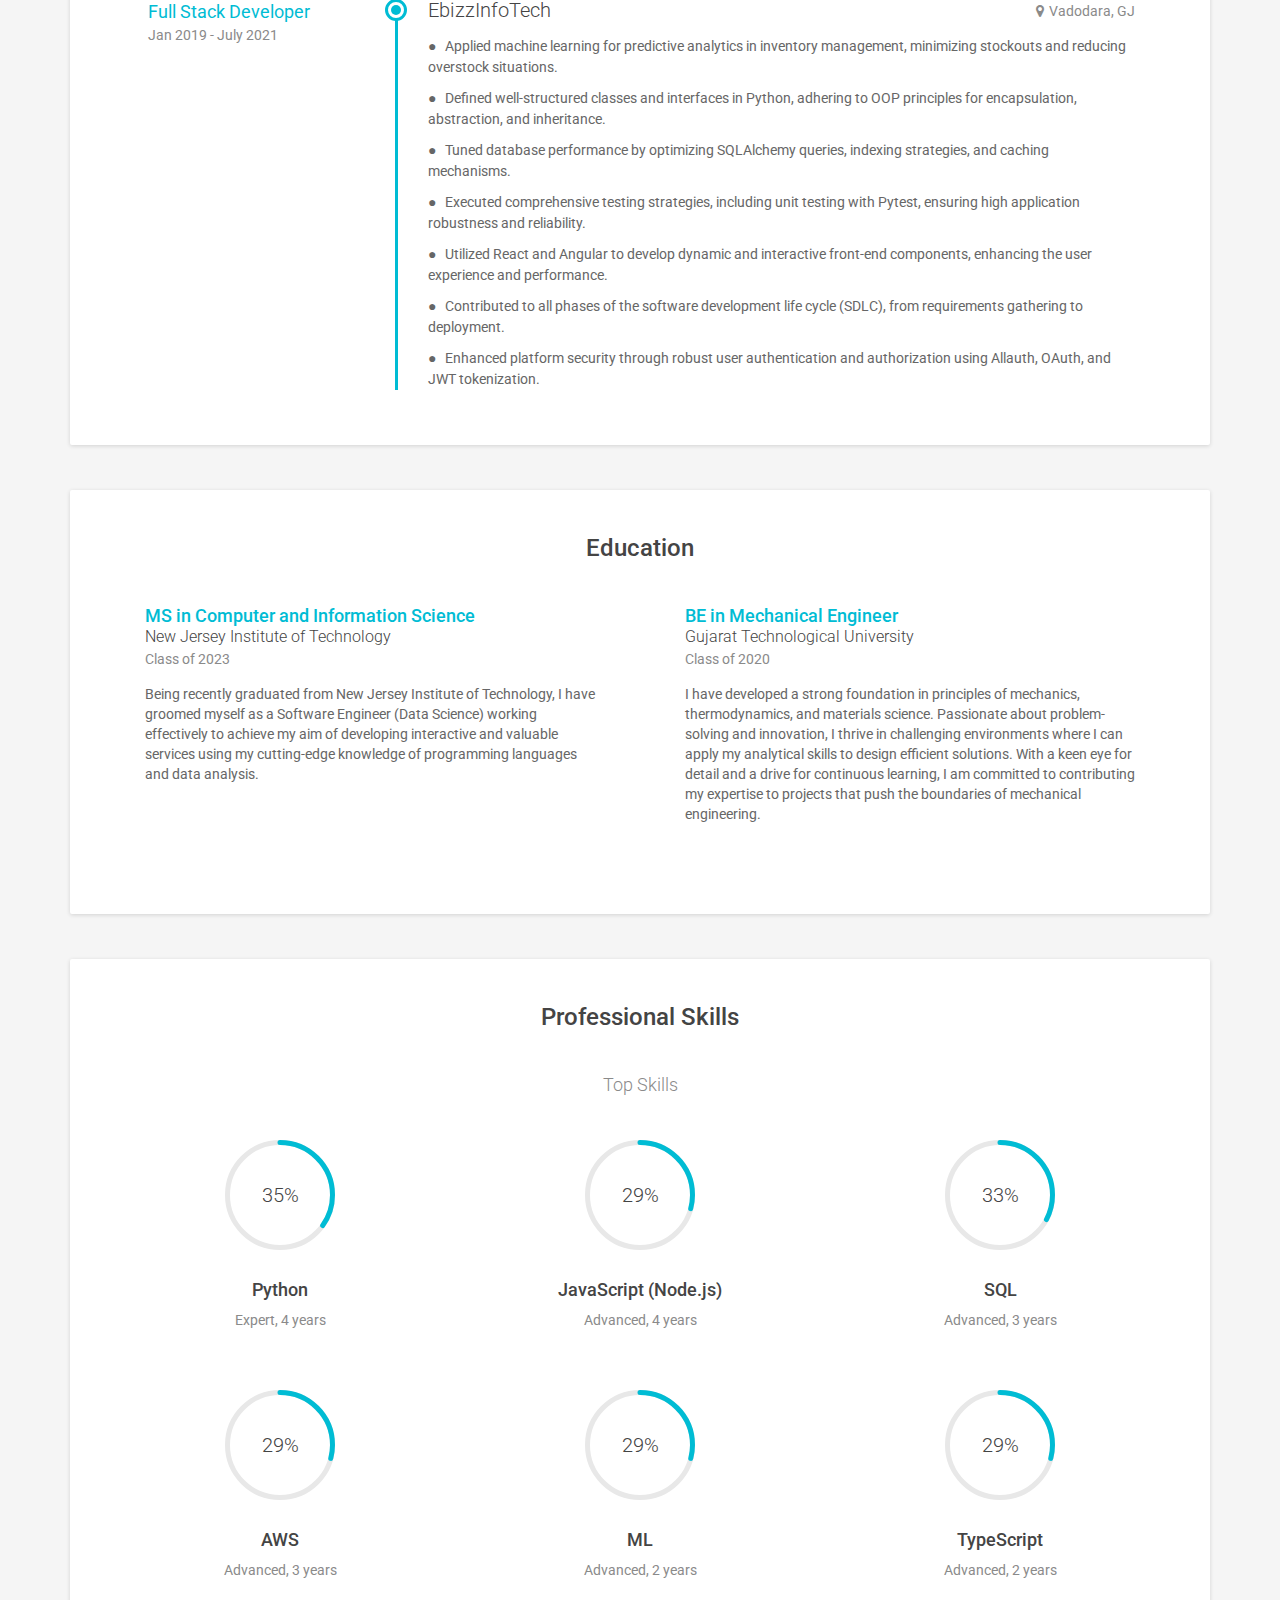
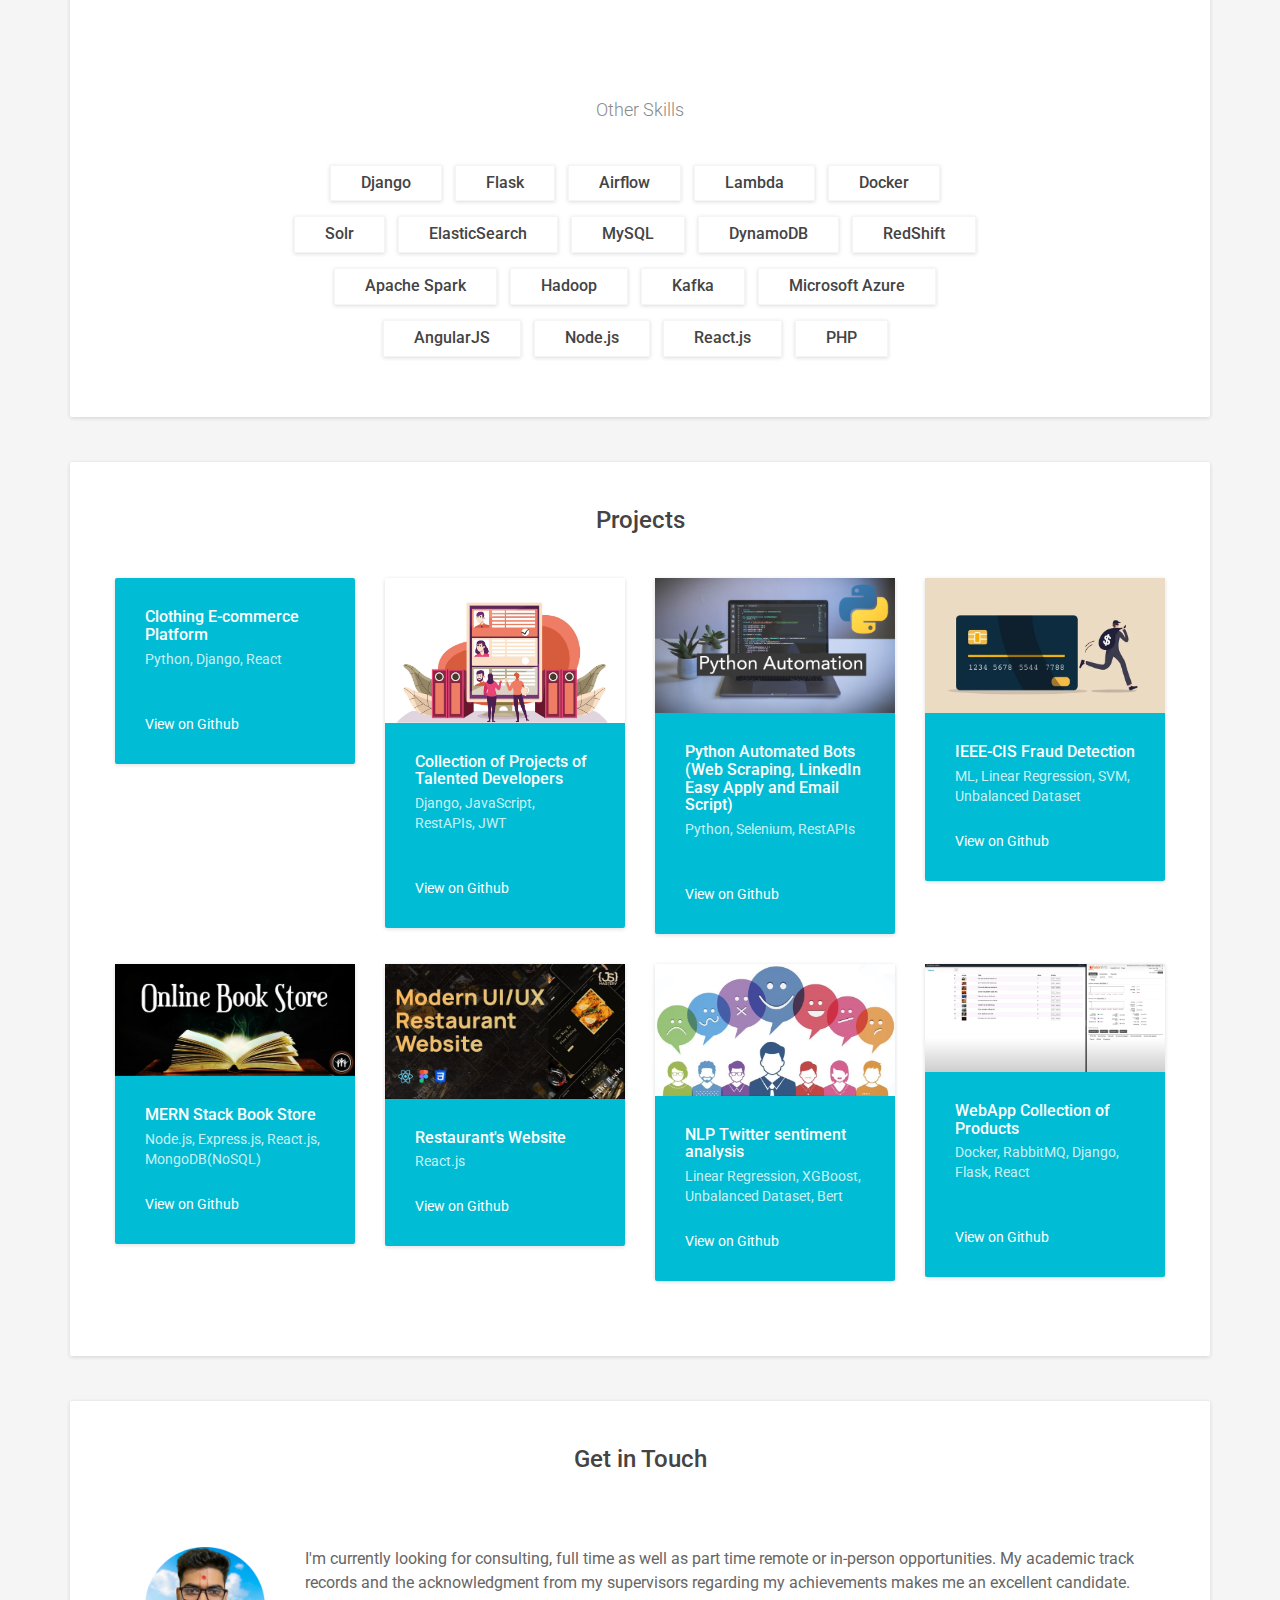
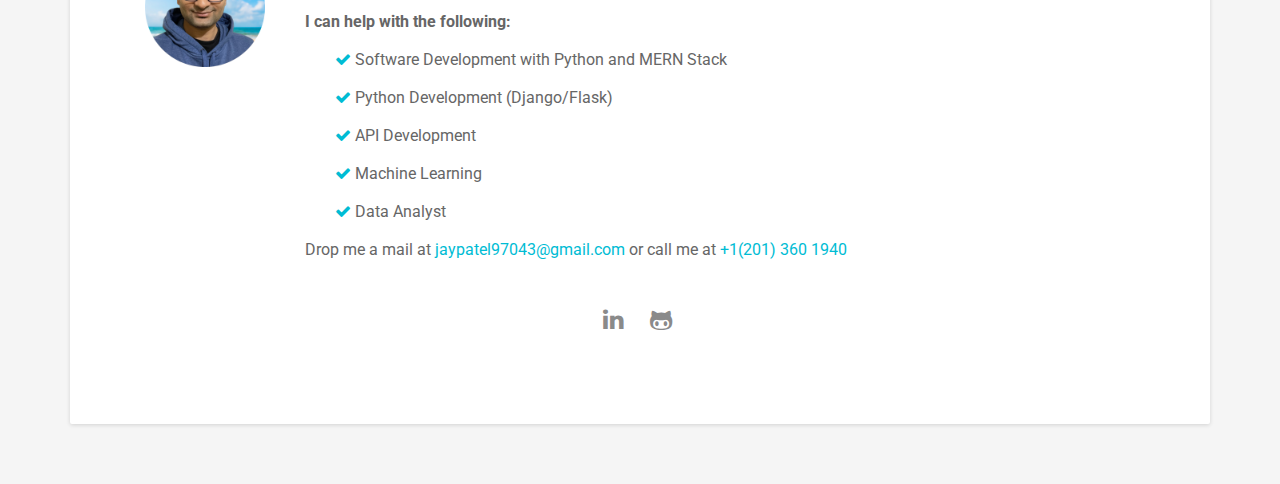
==== commit 2da30961: "removing ugs" ====
--- a/index.html
+++ b/index.html
@@ -48,19 +48,19 @@
                         I am not only a skilled developer but also an Agile champion, 
                         adept at delivering high-quality results in dynamic and collaborative environments.
                     </p>
-                    <br>
+                </div><!--//profile-->
+                <div class="profile">
                     <p>
                         I actively seek out new technologies and stay up-to-date 
                         on industry trends and advancements. 
                         Continued education has allowed me to stay ahead of the curve 
                         and deliver exceptional work to each employer I’ve worked previously.
                     </p>
-                    <br>
+                </div><!--//profile-->
+                <div class="profile">
                     <p>
-                        I also have a good understanding of algorithms, 
-                        programming and data science. 
-                        I have graduated with Master's degree in Information and 
-                        Computer Science from New Jersey Institute of Technology.
+                        I also have a good understanding of algorithms, programming and data science. 
+                        I have graduated with Master's degree in Information and Computer Science from New Jersey Institute of Technology.
                     </p>
                 </div><!--//profile-->
             </div><!--//container-->
--- a/assets/css/styles.css
+++ b/assets/css/styles.css
@@ -182,12 +182,10 @@
   max-width: 950px;
   margin: 0 auto;
 }
-.profile ul{
-  list-style-type: none; /* Remove default bullet points */
-  padding-left: 0; /* Remove default padding */
-}
 
-
+.profile {
+  text-align: center;
+}
 .profile ul li:before {
   content: "*  "; /* Add custom bullet point */
   padding-right: 5px; /* Add some space between bullet point and text */
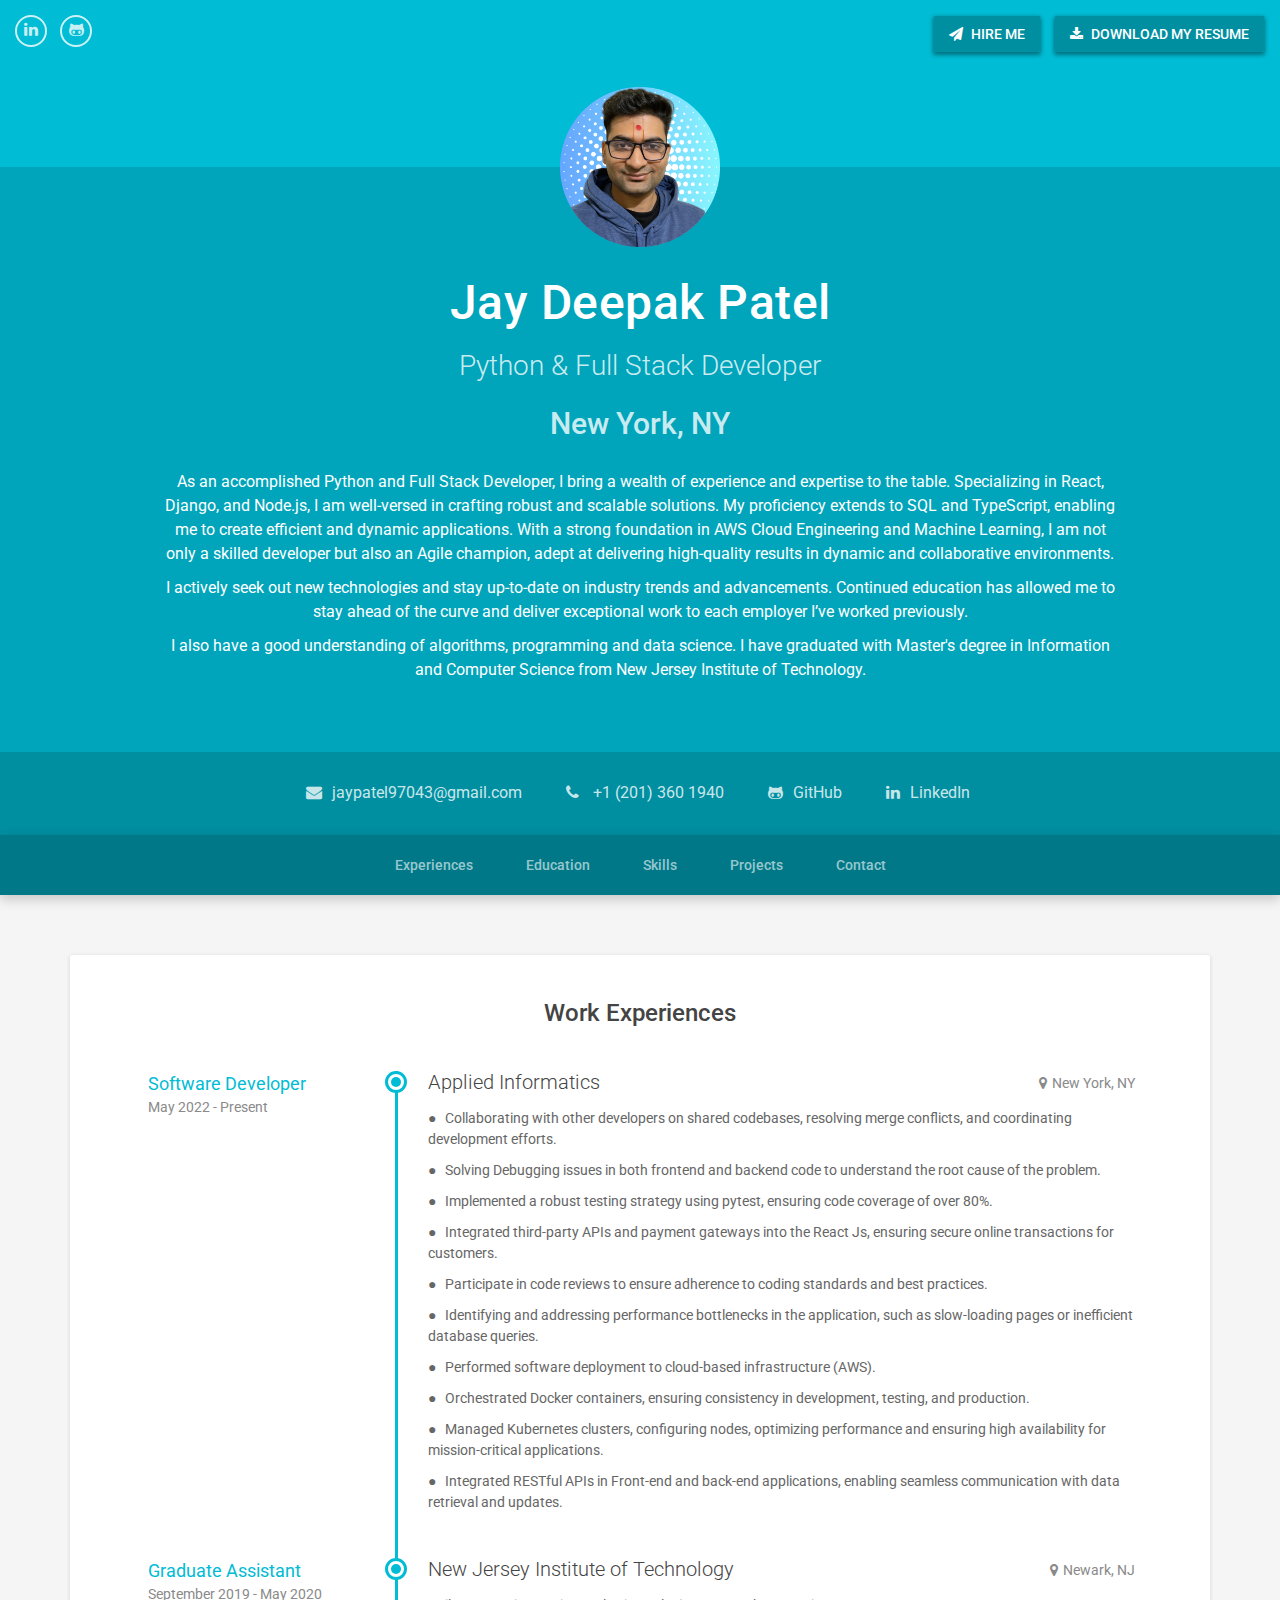
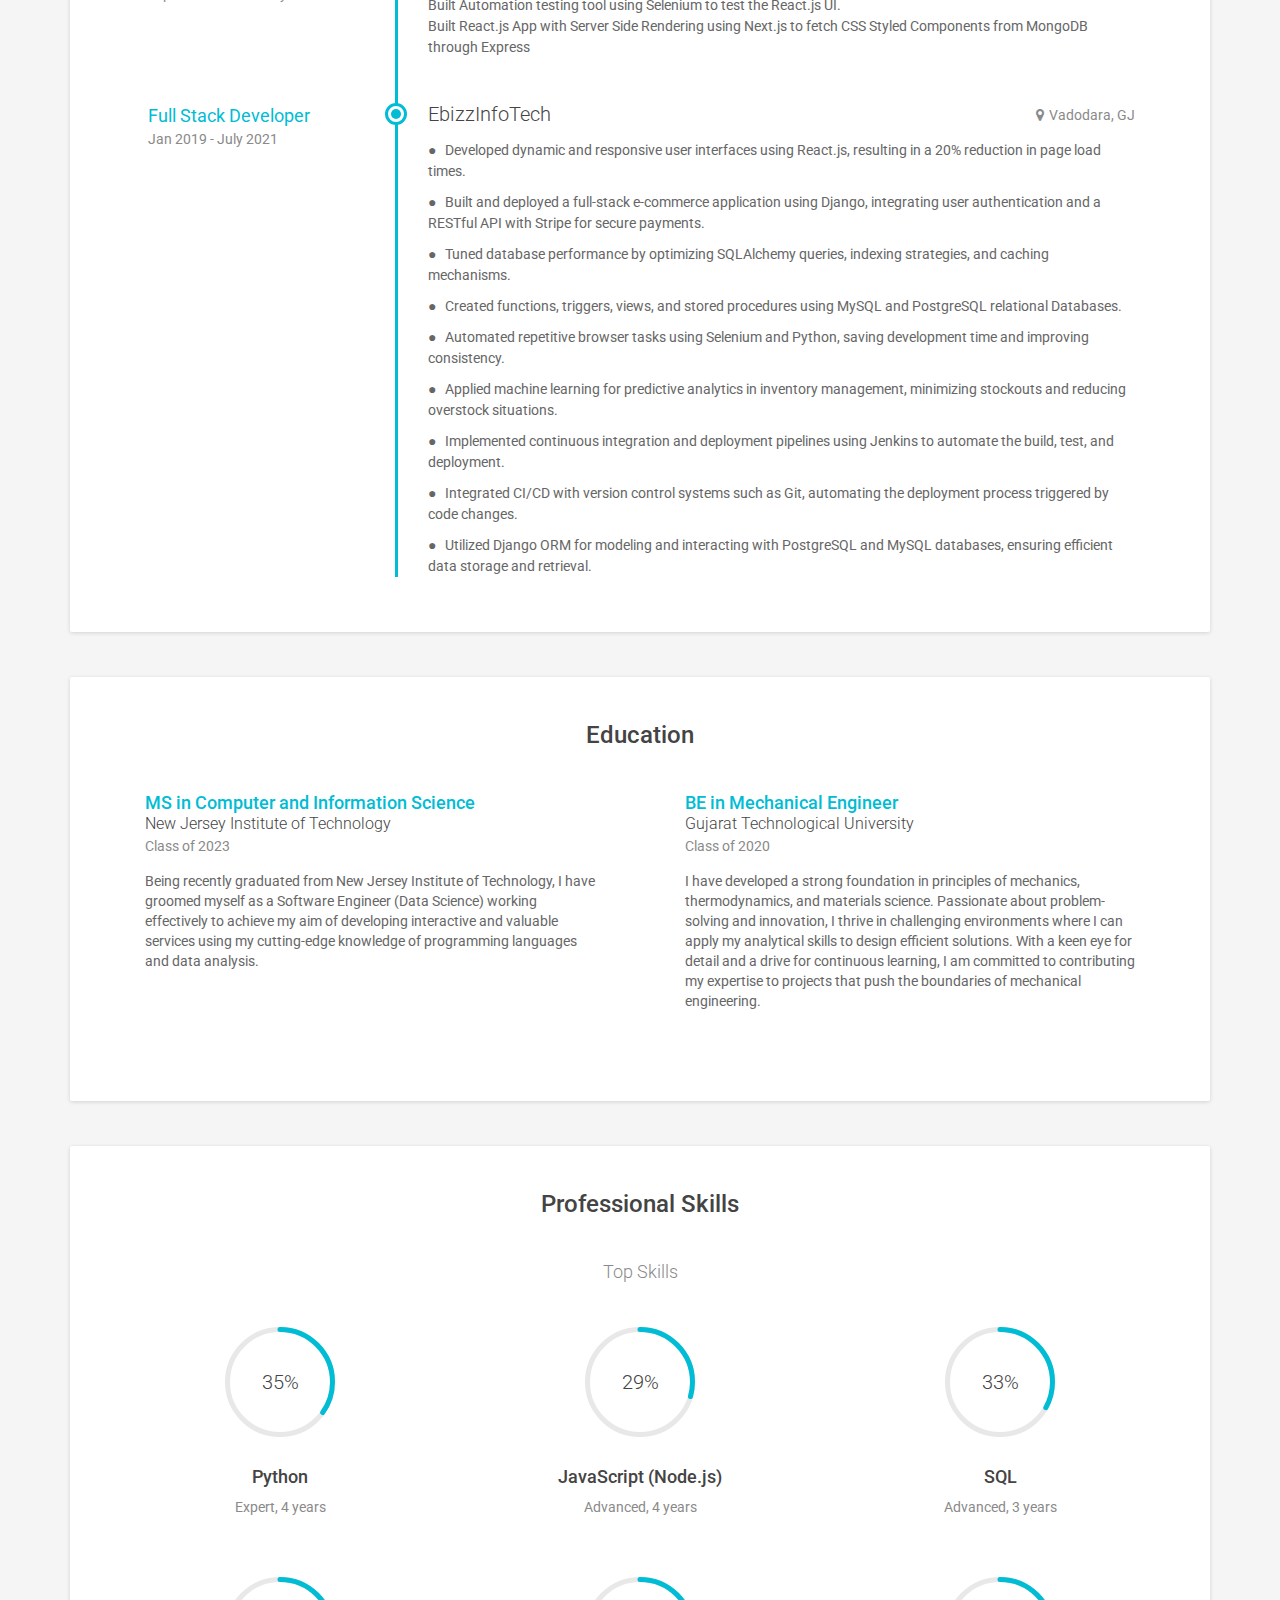
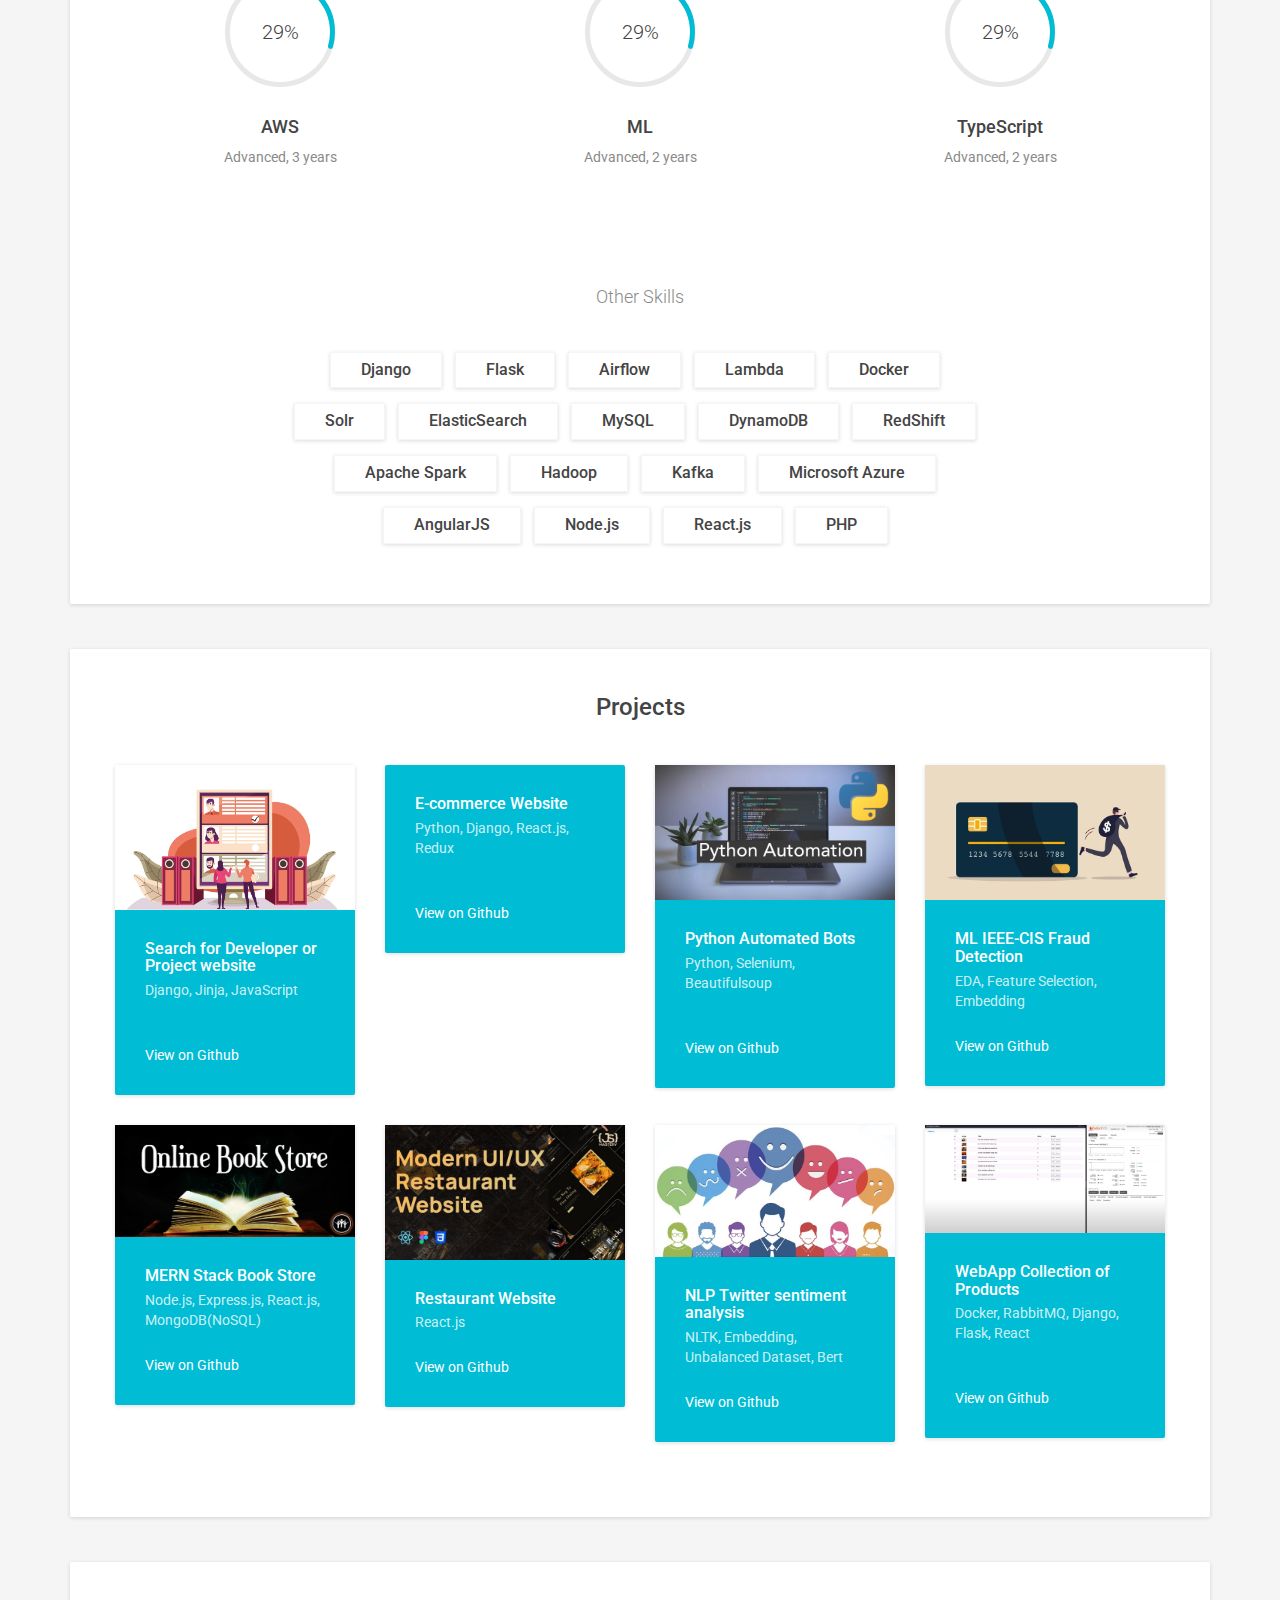
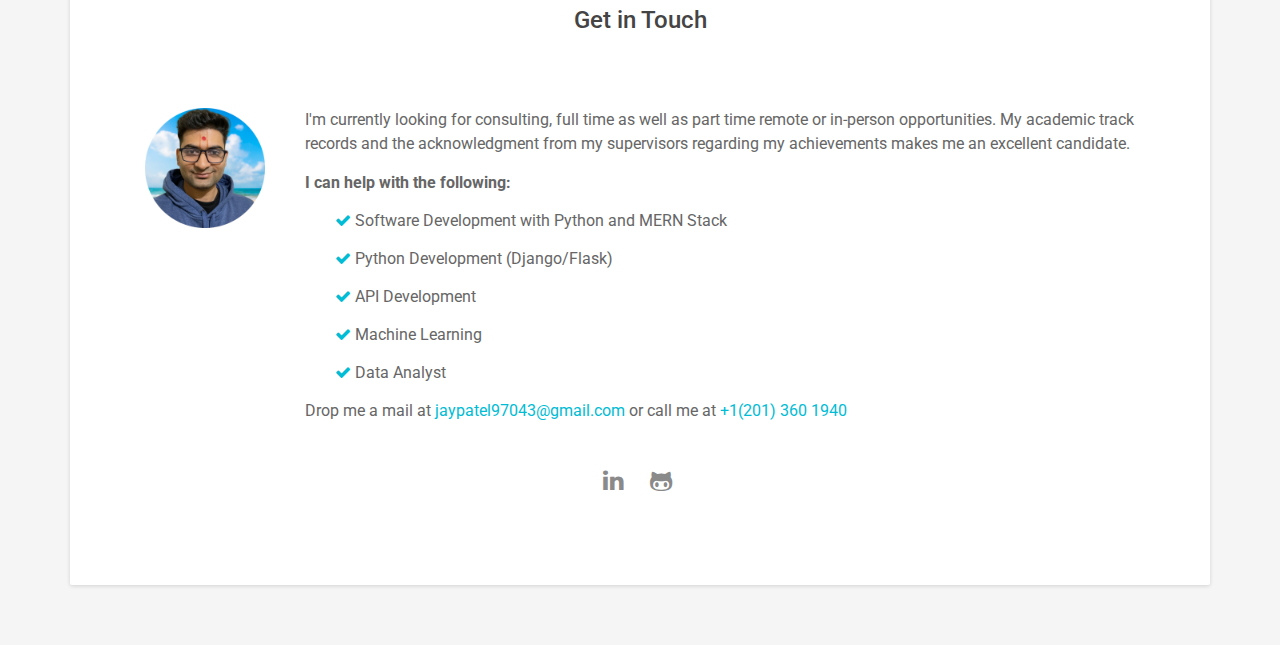
==== commit 7cdba38e: "improvising Details" ====
--- a/index.html
+++ b/index.html
@@ -107,14 +107,16 @@
                         <div class="time">May 2022 - Present</div>
                     </div><!--//job-meta-->
                     <div class="job-desc">
-                        <p>● &nbsp; Developed RESTful APIs using Django REST Framework, ensuring seamless communication between front-end and back-end systems.</p>
-                        <p>● &nbsp; Used JavaScript for Dynamic Page Functionality, popup screens, and user entry validations.</p>
+                        <p>● &nbsp; Collaborating with other developers on shared codebases, resolving merge conflicts, and coordinating development efforts.</p>
+                        <p>● &nbsp; Solving Debugging issues in both frontend and backend code to understand the root cause of the problem.</p>
+                        <p>● &nbsp; Implemented a robust testing strategy using pytest, ensuring code coverage of over 80%.</p>
                         <p>● &nbsp; Integrated third-party APIs and payment gateways into the React Js, ensuring secure online transactions for customers.</p>
                         <p>● &nbsp; Participate in code reviews to ensure adherence to coding standards and best practices.</p>
-                        <p>● &nbsp; Proficient in writing unit tests using Pytest, a widely adopted testing framework in the Python ecosystem.</p>
-                        <p>● &nbsp; Collaborate with cross-functional teams to integrate software components and resolve technical issues.</p>
-                        <p>● &nbsp; Developed webhook based automated order fulfillment notifications for streamlined ecommerce payment processes.</p>
-                        <p>● &nbsp; Communicated bugs and issues found through the automation process to the development team.</p>
+                        <p>● &nbsp; Identifying and addressing performance bottlenecks in the application, such as slow-loading pages or inefficient database queries.</p>
+                        <p>● &nbsp; Performed software deployment to cloud-based infrastructure (AWS).</p>
+                        <p>● &nbsp; Orchestrated Docker containers, ensuring consistency in development, testing, and production.</p>
+                        <p>● &nbsp; Managed Kubernetes clusters, configuring nodes, optimizing performance and ensuring high availability for mission-critical applications.</p>
+                        <p>● &nbsp; Integrated RESTful APIs in Front-end and back-end applications, enabling seamless communication with data retrieval and updates.</p>
                     </div><!--//job-desc-->
                 </div><!--//item-->
 
@@ -144,13 +146,15 @@
                         <div class="time">Jan 2019 - July 2021</div>
                     </div><!--//job-meta-->
                     <div class="job-desc">
+                        <p>● &nbsp; Developed dynamic and responsive user interfaces using React.js, resulting in a 20% reduction in page load times.</p>
+                        <p>● &nbsp; Built and deployed a full-stack e-commerce application using Django, integrating user authentication and a RESTful API with Stripe for secure payments.</p>
+                        <p>● &nbsp; Tuned database performance by optimizing SQLAlchemy queries, indexing strategies, and caching mechanisms.</p>
+                        <p>● &nbsp; Created functions, triggers, views, and stored procedures using MySQL and PostgreSQL relational Databases.</p>
+                        <p>● &nbsp; Automated repetitive browser tasks using Selenium and Python, saving development time and improving consistency.</p>
                         <p>● &nbsp; Applied machine learning for predictive analytics in inventory management, minimizing stockouts and reducing overstock situations.</p>
-                        <p>● &nbsp; Defined well-structured classes and interfaces in Python, adhering to OOP principles for encapsulation, abstraction, and inheritance.</p>
-                        <p>● &nbsp; Tuned database performance by optimizing SQLAlchemy queries, indexing strategies, and caching mechanisms.</p>
-                        <p>● &nbsp; Executed comprehensive testing strategies, including unit testing with Pytest, ensuring high application robustness and reliability.</p>
-                        <p>● &nbsp; Utilized React and Angular to develop dynamic and interactive front-end components, enhancing the user experience and performance.</p>
-                        <p>● &nbsp; Contributed to all phases of the software development life cycle (SDLC), from requirements gathering to deployment.</p>
-                        <p>● &nbsp; Enhanced platform security through robust user authentication and authorization using Allauth, OAuth, and JWT tokenization.</p>
+                        <p>● &nbsp; Implemented continuous integration and deployment pipelines using Jenkins to automate the build, test, and deployment.</p>
+                        <p>● &nbsp; Integrated CI/CD with version control systems such as Git, automating the deployment process triggered by code changes.</p>
+                        <p>● &nbsp; Utilized Django ORM for modeling and interacting with PostgreSQL and MySQL databases, ensuring efficient data storage and retrieval.</p>
                     </div><!--//job-desc-->
                 </div><!--//item--> 
             </div><!--//timeline-->
@@ -282,38 +286,38 @@
             <h2 class="section-title">Projects</h2>
 
             <div class="items-wrapper isotope row">
+                <div class="item backend col-md-3 col-xs-6 ">
+                    <div class="item-inner">
+                        <figure class="figure">
+                            <img class="img-responsive" src="assets/images/portfolio/2 Developer search.png" alt="" />
+                        </figure>
+                        <div class="content text-left">
+                            <h3 class="sub-title">Search for Developer or Project website </h3>
+                            <div class="meta">Django, Jinja, JavaScript</div><br>
+                            <div class="action"><a href="https://github.com/Jaypatel123/dev-search" target="_blank">View on Github</a></div>
+                        </div><!--//content-->    
+                    </div><!--//item-inner-->
+                </div><!--//item-->
                 <div class="item frontend col-md-3 col-xs-6 ">
                     <div class="item-inner">
                         <figure class="figure">
                             <img class="img-responsive" src="assets/images/portfolio/1 e-commerce.jpg" alt="" />
                         </figure>
                         <div class="content text-left">
-                            <h3 class="sub-title">Clothing E-commerce Platform</h3>
-                            <div class="meta">Python, Django, React</div><br>
+                            <h3 class="sub-title">E-commerce Website</h3>
+                            <div class="meta">Python, Django, React.js, Redux </div><br>
                             <div class="action"><a href="https://github.com/Jaypatel123/Django-E-commerce" target="_blank">View on Github</a></div>
                         </div><!--//content-->    
                     </div><!--//item-inner-->
                 </div><!--//item-->
-                <div class="item backend col-md-3 col-xs-6 ">
-                    <div class="item-inner">
-                        <figure class="figure">
-                            <img class="img-responsive" src="assets/images/portfolio/2 Developer search.png" alt="" />
-                        </figure>
-                        <div class="content text-left">
-                            <h3 class="sub-title">Collection of Projects of Talented Developers </h3>
-                            <div class="meta">Django, JavaScript, RestAPIs, JWT</div><br>
-                            <div class="action"><a href="https://github.com/Jaypatel123/dev-search" target="_blank">View on Github</a></div>
-                        </div><!--//content-->    
-                    </div><!--//item-inner-->
-                </div><!--//item-->
                 <div class="item backend col-md-3 col-xs-6">
                     <div class="item-inner">
                         <figure class="figure">
                             <img class="img-responsive" src="assets/images/portfolio/3 Python automation.jpeg" alt="" />
                         </figure>
                         <div class="content text-left">
-                            <h3 class="sub-title">Python Automated Bots (Web Scraping, LinkedIn Easy Apply and Email Script)</h3>
-                            <div class="meta">Python, Selenium, RestAPIs</div><br>
+                            <h3 class="sub-title">Python Automated Bots</h3>
+                            <div class="meta">Python, Selenium, Beautifulsoup</div><br>
                             <div class="action"><a href="https://github.com/Jaypatel123" target="_blank">View on Github</a></div>
                         </div><!--//content-->    
                     </div><!--//item-inner-->
@@ -324,8 +328,8 @@
                             <img class="img-responsive" src="assets/images/portfolio/7 ML-credit-card-fraud.webp" alt="" />
                         </figure>
                         <div class="content text-left">
-                            <h3 class="sub-title">IEEE-CIS Fraud Detection</h3>
-                            <div class="meta">ML, Linear Regression, SVM, Unbalanced Dataset</div>
+                            <h3 class="sub-title">ML IEEE-CIS Fraud Detection</h3>
+                            <div class="meta">EDA, Feature Selection, Embedding</div>
                             <div class="action"><a href="https://github.com/Jaypatel123/machine-Learning-Project-On-Credit-Fraud-Detection" target="_blank" >View on Github</a></div>
                         </div><!--//content-->    
                     </div><!--//item-inner-->
@@ -351,7 +355,7 @@
                             <img class="img-responsive" src="assets/images/portfolio/5 React Restaurant.jpeg" alt="" />
                         </figure>
                         <div class="content text-left">
-                            <h3 class="sub-title">Restaurant's Website</h3>
+                            <h3 class="sub-title">Restaurant Website</h3>
                             <div class="meta">React.js</div>
                             <div class="action"><a href="https://github.com/Jaypatel123/Restaurant" target="_blank" >View on Github</a></div>
                         </div><!--//content-->    
@@ -364,7 +368,7 @@
                         </figure>
                         <div class="content text-left">
                             <h3 class="sub-title">NLP Twitter sentiment analysis</h3>
-                            <div class="meta">Linear Regression, XGBoost, Unbalanced Dataset, Bert</div>
+                            <div class="meta">NLTK, Embedding, Unbalanced Dataset, Bert</div>
                             <div class="action"><a href="https://github.com/Jaypatel123/NLP_Project" target="_blank" >View on Github</a></div>
                         </div><!--//content-->    
                     </div><!--//item-inner-->
